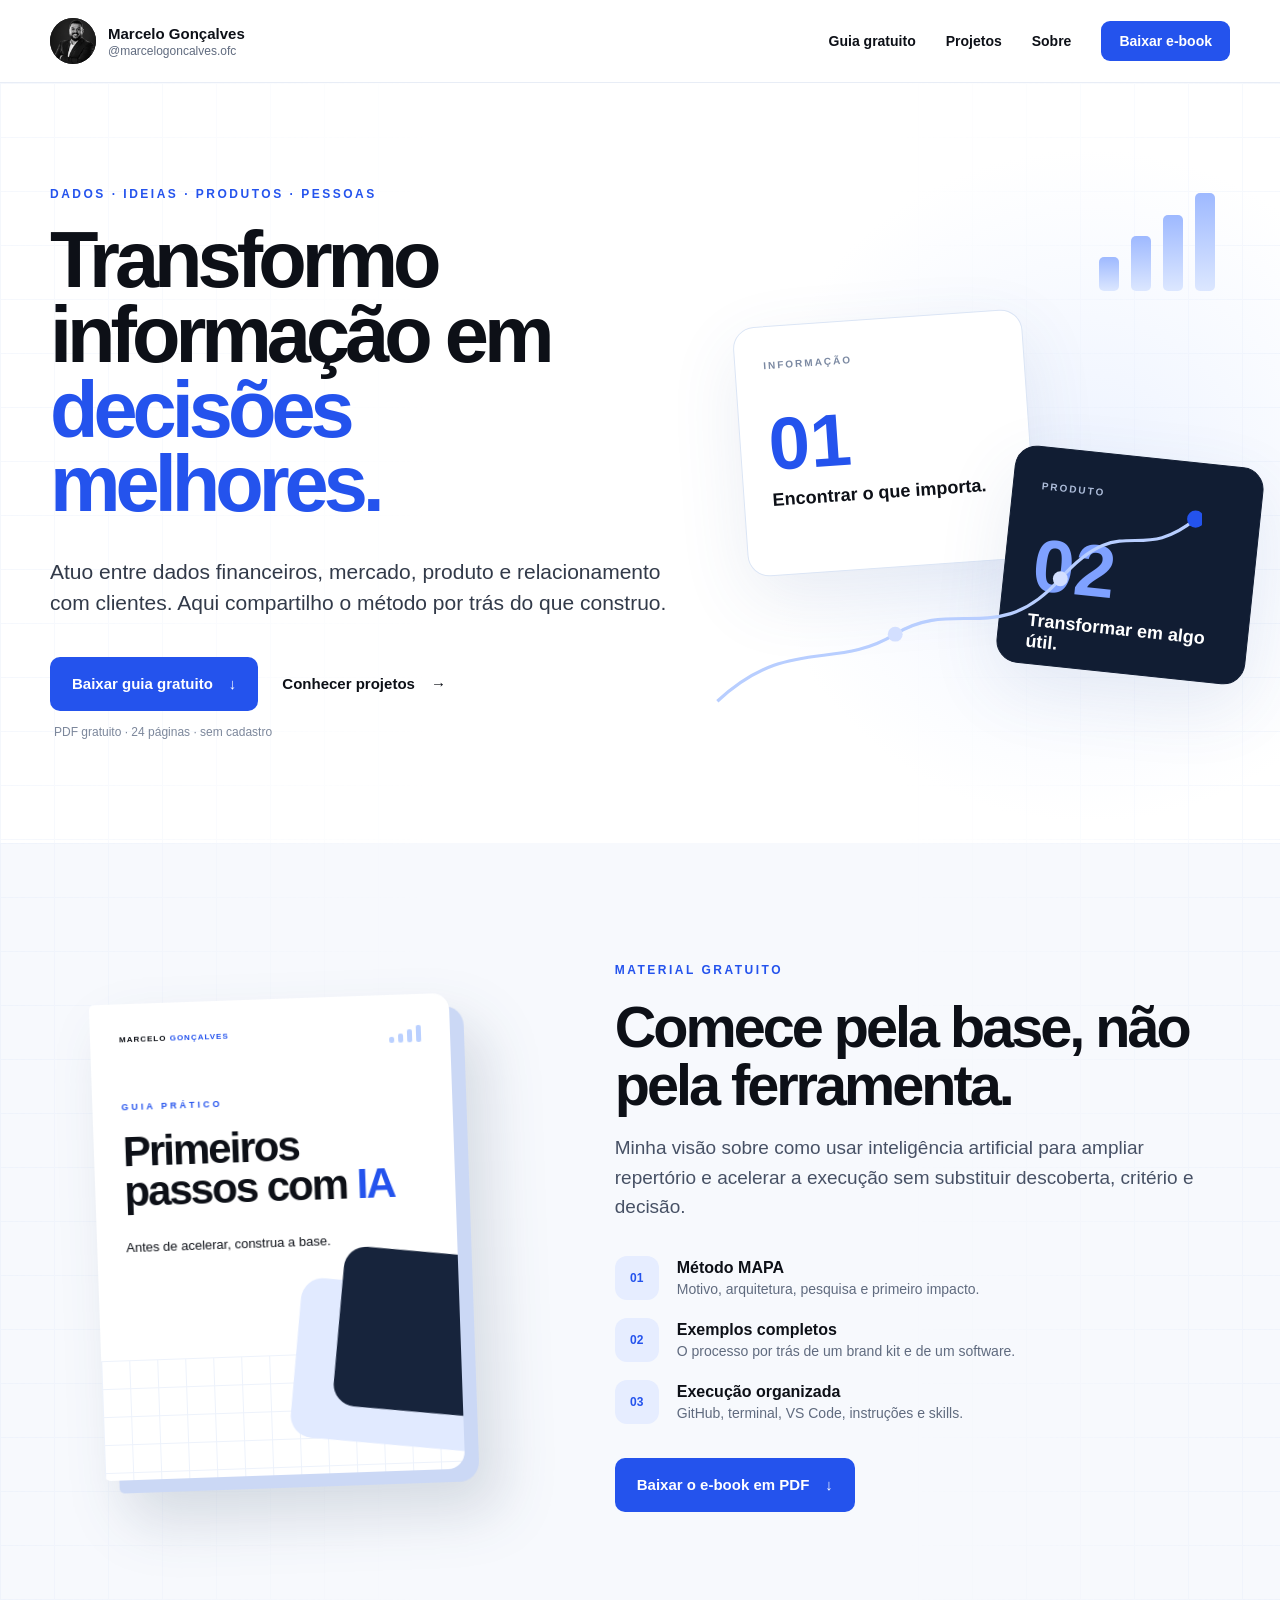
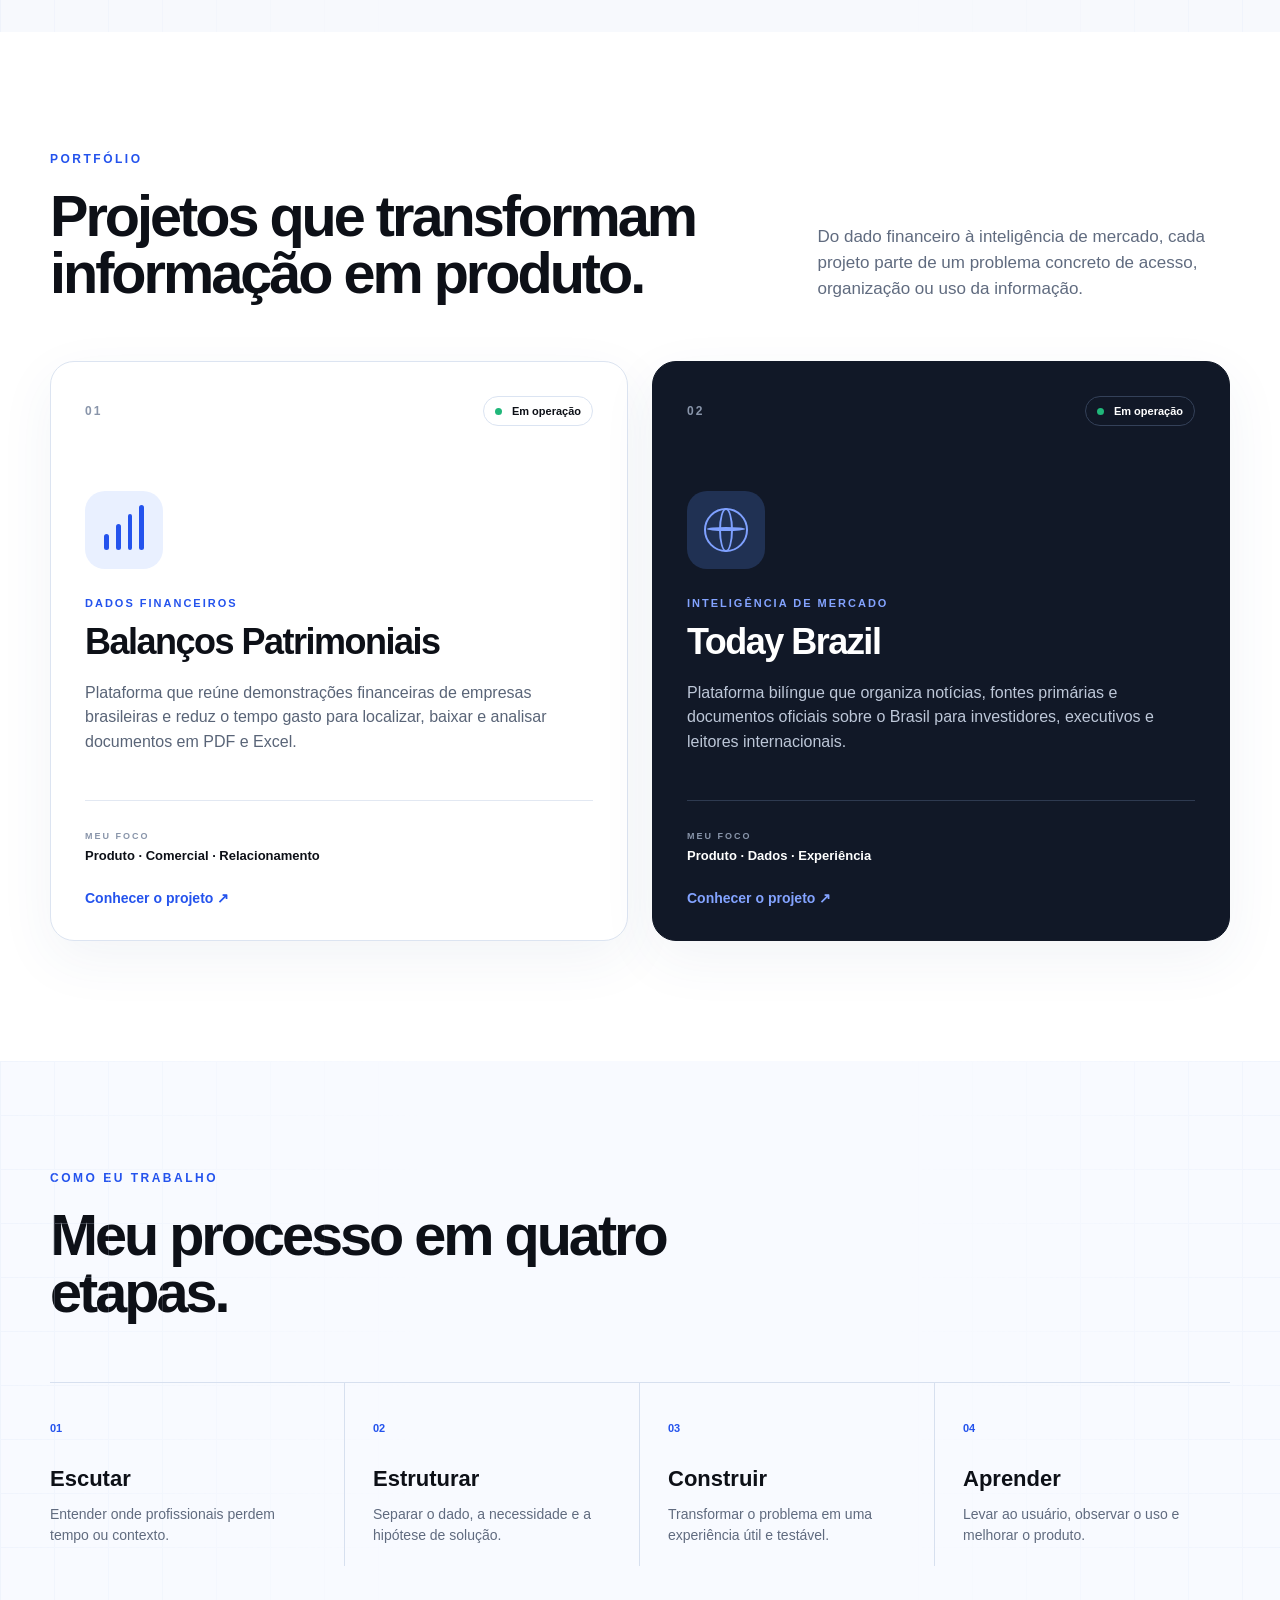
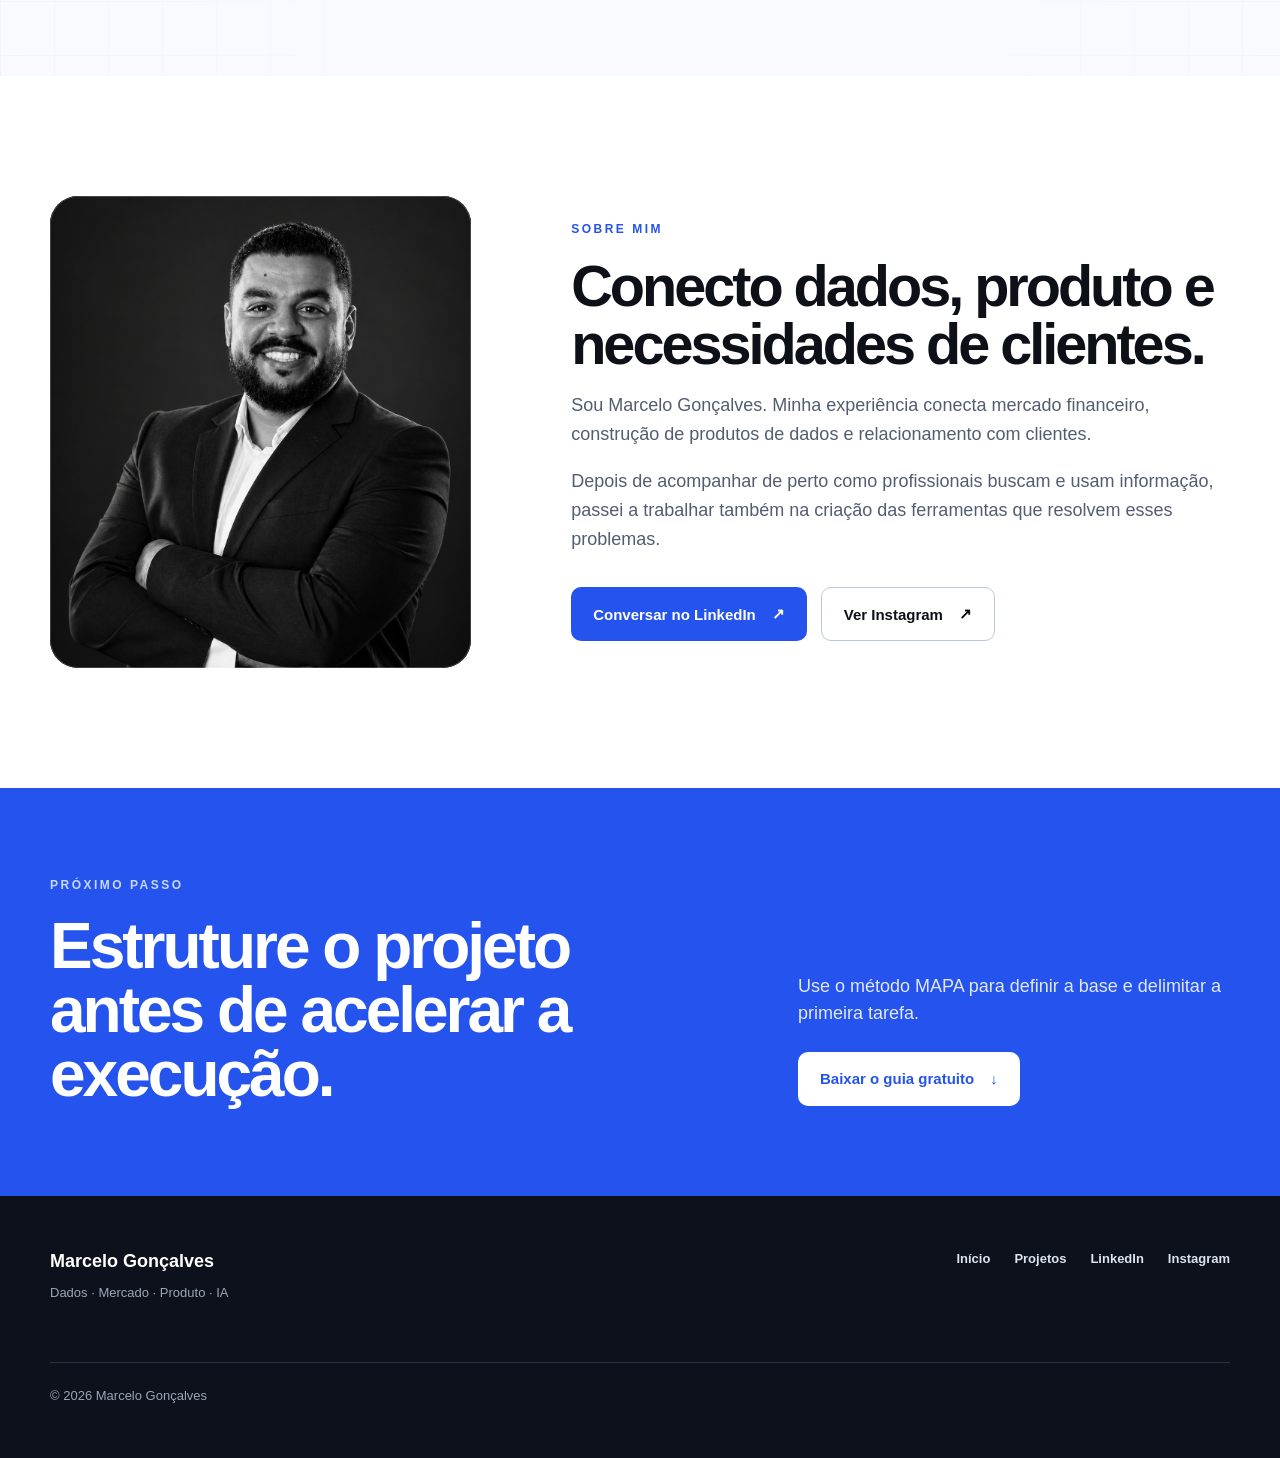
==== index.html @ c07f3a81 "Publica landing page inicial" ====
<!doctype html>
<html lang="pt-BR">
<head>
  <meta charset="utf-8">
  <meta name="viewport" content="width=device-width,initial-scale=1">
  <meta name="description" content="Marcelo Gonçalves | dados, mercado, produto e inteligência artificial. Conheça meus projetos e baixe gratuitamente o guia Primeiros passos com IA.">
  <meta name="theme-color" content="#2453ed">
  <title>Marcelo Gonçalves | Dados, mercado, produto e IA</title>
  <link rel="stylesheet" href="styles.css">
</head>
<body>
  <a class="skip-link" href="#conteudo">Ir para o conteúdo</a>

  <header class="site-header" id="inicio">
    <div class="container nav-wrap">
      <a class="identity" href="#inicio" aria-label="Marcelo Gonçalves | início">
        <span class="avatar" aria-hidden="true"><img src="assets/marcelo-cta-v2.png" alt=""></span>
        <span><strong>Marcelo Gonçalves</strong><small>@marcelogoncalves.ofc</small></span>
      </a>
      <button class="menu-button" type="button" aria-expanded="false" aria-controls="main-nav">
        <span></span><span></span><span></span><span class="sr-only">Abrir menu</span>
      </button>
      <nav class="main-nav" id="main-nav" aria-label="Navegação principal">
        <a href="#guia">Guia gratuito</a>
        <a href="#projetos">Projetos</a>
        <a href="#sobre">Sobre</a>
        <a class="nav-cta" href="downloads/primeiros-passos-com-ia.pdf" download>Baixar e-book</a>
      </nav>
    </div>
  </header>

  <main id="conteudo">
    <section class="hero section-grid">
      <div class="container hero-layout">
        <div class="hero-copy">
          <p class="eyebrow">Dados · Ideias · Produtos · Pessoas</p>
          <h1>Transformo informação em <span>decisões<br>melhores.</span></h1>
          <p class="hero-lead">Atuo entre dados financeiros, mercado, produto e relacionamento com clientes. Aqui compartilho o método por trás do que construo.</p>
          <div class="hero-actions">
            <a class="button primary" href="downloads/primeiros-passos-com-ia.pdf" download>
              Baixar guia gratuito <span aria-hidden="true">↓</span>
            </a>
            <a class="button text-button" href="#projetos">Conhecer projetos <span aria-hidden="true">→</span></a>
          </div>
          <p class="microcopy">PDF gratuito · 24 páginas · sem cadastro</p>
        </div>

        <div class="hero-visual" aria-hidden="true">
          <div class="data-mark"><i></i><i></i><i></i><i></i></div>
          <div class="visual-card visual-card-main">
            <span>INFORMAÇÃO</span>
            <strong>01</strong>
            <p>Encontrar o que importa.</p>
          </div>
          <div class="visual-card visual-card-side">
            <span>PRODUTO</span>
            <strong>02</strong>
            <p>Transformar em algo útil.</p>
          </div>
          <svg class="trend" viewBox="0 0 460 220" role="presentation">
            <path d="M5 188 C72 126 115 160 172 125 S269 138 327 73 S400 61 454 17"/>
            <circle cx="172" cy="125" r="7"/><circle cx="327" cy="73" r="7"/><circle class="last" cx="454" cy="17" r="8"/>
          </svg>
        </div>
      </div>
    </section>

    <section class="guide section-grid" id="guia">
      <div class="container guide-layout">
        <div class="book" aria-label="Capa do e-book Primeiros passos com IA">
          <div class="book-edge"></div>
          <div class="book-cover">
            <div class="book-top"><span>MARCELO <b>GONÇALVES</b></span><span class="tiny-bars"><i></i><i></i><i></i><i></i></span></div>
            <p>GUIA PRÁTICO</p>
            <h2>Primeiros<br>passos com <b>IA</b></h2>
            <small>Antes de acelerar, construa a base.</small>
            <div class="book-grid"></div>
          </div>
        </div>

        <div class="guide-copy">
          <p class="eyebrow">Material gratuito</p>
          <h2>Comece pela base, não pela ferramenta.</h2>
          <p>Minha visão sobre como usar inteligência artificial para ampliar repertório e acelerar a execução sem substituir descoberta, critério e decisão.</p>
          <ul class="feature-list">
            <li><span>01</span><div><strong>Método MAPA</strong><small>Motivo, arquitetura, pesquisa e primeiro impacto.</small></div></li>
            <li><span>02</span><div><strong>Exemplos completos</strong><small>O processo por trás de um brand kit e de um software.</small></div></li>
            <li><span>03</span><div><strong>Execução organizada</strong><small>GitHub, terminal, VS Code, instruções e skills.</small></div></li>
          </ul>
          <a class="button primary" href="downloads/primeiros-passos-com-ia.pdf" download>Baixar o e-book em PDF <span aria-hidden="true">↓</span></a>
        </div>
      </div>
    </section>

    <section class="projects" id="projetos">
      <div class="container">
        <div class="section-heading">
          <div><p class="eyebrow">Portfólio</p><h2>Projetos que transformam informação em produto.</h2></div>
          <p>Do dado financeiro à inteligência de mercado, cada projeto parte de um problema concreto de acesso, organização ou uso da informação.</p>
        </div>

        <div class="project-grid">
          <article class="project-card featured">
            <div class="project-top"><span class="project-number">01</span><span class="status live"><i></i> Em operação</span></div>
            <div class="project-icon chart-icon" aria-hidden="true"><i></i><i></i><i></i><i></i></div>
            <p class="project-type">Dados financeiros</p>
            <h3>Balanços Patrimoniais</h3>
            <p>Plataforma que reúne demonstrações financeiras de empresas brasileiras e reduz o tempo gasto para localizar, baixar e analisar documentos em PDF e Excel.</p>
            <div class="project-role"><span>MEU FOCO</span><strong>Produto · Comercial · Relacionamento</strong></div>
            <a href="https://www.balancosoficial.com.br/" target="_blank" rel="noopener noreferrer">Conhecer o projeto <span aria-hidden="true">↗</span></a>
          </article>

          <article class="project-card dark">
            <div class="project-top"><span class="project-number">02</span><span class="status live"><i></i> Em operação</span></div>
            <div class="project-icon globe-icon" aria-hidden="true"><span></span></div>
            <p class="project-type">Inteligência de mercado</p>
            <h3>Today Brazil</h3>
            <p>Plataforma bilíngue que organiza notícias, fontes primárias e documentos oficiais sobre o Brasil para investidores, executivos e leitores internacionais.</p>
            <div class="project-role"><span>MEU FOCO</span><strong>Produto · Dados · Experiência</strong></div>
            <a href="https://todaybrazil.tech/" target="_blank" rel="noopener noreferrer">Conhecer o projeto <span aria-hidden="true">↗</span></a>
          </article>
        </div>
      </div>
    </section>

    <section class="method section-grid">
      <div class="container">
        <p class="eyebrow">Como eu trabalho</p>
        <h2>Meu processo em quatro etapas.</h2>
        <div class="method-grid">
          <div><span>01</span><strong>Escutar</strong><p>Entender onde profissionais perdem tempo ou contexto.</p></div>
          <div><span>02</span><strong>Estruturar</strong><p>Separar o dado, a necessidade e a hipótese de solução.</p></div>
          <div><span>03</span><strong>Construir</strong><p>Transformar o problema em uma experiência útil e testável.</p></div>
          <div><span>04</span><strong>Aprender</strong><p>Levar ao usuário, observar o uso e melhorar o produto.</p></div>
        </div>
      </div>
    </section>

    <section class="about-section" id="sobre">
      <div class="container about-layout">
        <div class="about-photo"><img src="assets/marcelo-cta-v2.png" alt="Retrato profissional de Marcelo Gonçalves"></div>
        <div class="about-copy">
          <p class="eyebrow">Sobre mim</p>
          <h2>Conecto dados, produto e necessidades de clientes.</h2>
          <p>Sou Marcelo Gonçalves. Minha experiência conecta mercado financeiro, construção de produtos de dados e relacionamento com clientes.</p>
          <p>Depois de acompanhar de perto como profissionais buscam e usam informação, passei a trabalhar também na criação das ferramentas que resolvem esses problemas.</p>
          <div class="social-actions">
            <a class="button primary" href="https://br.linkedin.com/in/marcelo-gon%C3%A7alves-de-souza-96083546" target="_blank" rel="noopener noreferrer">Conversar no LinkedIn <span aria-hidden="true">↗</span></a>
            <a class="button outline" href="https://www.instagram.com/marcelogoncalves.ofc/" target="_blank" rel="noopener noreferrer">Ver Instagram <span aria-hidden="true">↗</span></a>
          </div>
        </div>
      </div>
    </section>

    <section class="final-cta">
      <div class="container final-layout">
        <div><p class="eyebrow light">Próximo passo</p><h2>Estruture o projeto antes de acelerar a execução.</h2></div>
        <div><p>Use o método MAPA para definir a base e delimitar a primeira tarefa.</p><a class="button white" href="downloads/primeiros-passos-com-ia.pdf" download>Baixar o guia gratuito <span aria-hidden="true">↓</span></a></div>
      </div>
    </section>
  </main>

  <footer>
    <div class="container footer-layout">
      <div><strong>Marcelo Gonçalves</strong><p>Dados · Mercado · Produto · IA</p></div>
      <div class="footer-links"><a href="#inicio">Início</a><a href="#projetos">Projetos</a><a href="https://br.linkedin.com/in/marcelo-gon%C3%A7alves-de-souza-96083546" target="_blank" rel="noopener noreferrer">LinkedIn</a><a href="https://www.instagram.com/marcelogoncalves.ofc/" target="_blank" rel="noopener noreferrer">Instagram</a></div>
      <p class="copyright">© <span id="year"></span> Marcelo Gonçalves</p>
    </div>
  </footer>

  <script src="script.js"></script>
</body>
</html>
---- styles.css ----
:root{--blue:#2453ed;--blue-dark:#173fce;--ink:#0d1017;--muted:#606b7f;--pale:#edf3ff;--line:#dbe5f7;--white:#fff;--max:1180px}
*{box-sizing:border-box}
html{scroll-behavior:smooth}
body{margin:0;background:#fff;color:var(--ink);font-family:Arial,Helvetica,sans-serif;-webkit-font-smoothing:antialiased}
a{color:inherit}.container{width:min(var(--max),calc(100% - 48px));margin:0 auto}.sr-only{position:absolute;width:1px;height:1px;padding:0;margin:-1px;overflow:hidden;clip:rect(0,0,0,0);white-space:nowrap;border:0}.skip-link{position:fixed;left:16px;top:-80px;background:var(--ink);color:#fff;padding:12px 18px;z-index:100;border-radius:8px}.skip-link:focus{top:16px}
.site-header{position:sticky;top:0;z-index:50;background:#ffffffeb;border-bottom:1px solid #e8edf6;backdrop-filter:blur(14px)}.nav-wrap{height:82px;display:flex;align-items:center;justify-content:space-between}.identity{display:flex;align-items:center;gap:12px;text-decoration:none}.identity>span:last-child{display:flex;flex-direction:column}.identity strong{font-size:15px}.identity small{font-size:12px;color:var(--muted);margin-top:2px}.avatar{width:46px;height:46px;border-radius:50%;overflow:hidden;position:relative;background:#101114}.avatar img{position:absolute;width:296px;height:auto;max-width:none;left:-15px;top:-15px}.main-nav{display:flex;align-items:center;gap:30px}.main-nav a{text-decoration:none;font-size:14px;font-weight:700}.main-nav>a:not(.nav-cta):hover{color:var(--blue)}.nav-cta{background:var(--blue);color:#fff;padding:12px 18px;border-radius:9px}.nav-cta:hover{background:var(--blue-dark)}.menu-button{display:none;border:0;background:none;width:42px;height:42px;padding:9px}.menu-button span:not(.sr-only){display:block;width:24px;height:2px;background:var(--ink);margin:5px auto}
.section-grid{position:relative}.section-grid:before{content:"";position:absolute;inset:0;background-image:linear-gradient(var(--line) 1px,transparent 1px),linear-gradient(90deg,var(--line) 1px,transparent 1px);background-size:54px 54px;opacity:.28;mask-image:linear-gradient(90deg,#000,transparent 34%,transparent 70%,#000);pointer-events:none}.eyebrow{margin:0 0 22px;color:var(--blue);font-size:12px;font-weight:900;letter-spacing:2.5px;text-transform:uppercase}
.hero{min-height:760px;overflow:hidden;background:radial-gradient(circle at 85% 53%,#edf3ff 0,transparent 29%)}.hero-layout{min-height:760px;display:grid;grid-template-columns:1.12fr .88fr;gap:48px;align-items:center}.hero-copy{position:relative;z-index:2;padding:80px 0}.hero h1{font-size:clamp(54px,6.2vw,91px);line-height:.94;letter-spacing:-5px;margin:0;max-width:790px}.hero h1 span{display:block;color:var(--blue)}.hero-lead{font-size:21px;line-height:1.5;max-width:650px;color:#323a49;margin:34px 0 0}.hero-actions{display:flex;align-items:center;gap:24px;margin-top:38px}.button{display:inline-flex;align-items:center;justify-content:center;gap:16px;min-height:54px;border-radius:10px;padding:0 22px;text-decoration:none;font-weight:800;font-size:15px;transition:transform .2s,background .2s,color .2s,border-color .2s}.button:hover{transform:translateY(-2px)}.button.primary{background:var(--blue);color:#fff}.button.primary:hover{background:var(--blue-dark)}.text-button{padding:0;color:var(--ink)}.text-button:hover{color:var(--blue)}.outline{border:1px solid #b9c7e1}.outline:hover{border-color:var(--blue);color:var(--blue)}.microcopy{font-size:12px;color:#7c879b;margin:14px 0 0 4px}.hero-visual{position:relative;height:600px}.data-mark{position:absolute;right:15px;top:30px;display:flex;align-items:flex-end;gap:12px;height:98px}.data-mark i{width:20px;border-radius:5px;background:linear-gradient(#9eb9ff,#dce7ff)}.data-mark i:nth-child(1){height:34px}.data-mark i:nth-child(2){height:55px}.data-mark i:nth-child(3){height:76px}.data-mark i:nth-child(4){height:98px}.visual-card{position:absolute;border:1px solid #dbe5f5;background:#fff;border-radius:22px;padding:28px;box-shadow:0 24px 70px #42629b1b}.visual-card span{font-size:10px;font-weight:900;letter-spacing:2px;color:#7b89a2}.visual-card strong{display:block;font-size:74px;line-height:1;color:var(--blue);margin:35px 0 8px}.visual-card p{font-size:18px;font-weight:700;margin:0}.visual-card-main{width:290px;height:250px;left:8px;top:155px;transform:rotate(-4deg)}.visual-card-side{width:250px;height:218px;right:-25px;top:293px;transform:rotate(6deg);background:#111d33;color:#fff;border-color:#111d33}.visual-card-side span{color:#aebdda}.visual-card-side strong{color:#7fa1ff}.trend{position:absolute;left:-20px;bottom:28px;width:490px;fill:none;stroke:#b8ceff;stroke-width:3}.trend circle{fill:#d3dfff;stroke:none}.trend .last{fill:var(--blue)}
.guide{padding:120px 0;background:#f7f9fd}.guide-layout{display:grid;grid-template-columns:.85fr 1.15fr;gap:110px;align-items:center}.book{width:360px;height:476px;position:relative;margin:auto;transform:rotate(-2deg);filter:drop-shadow(20px 30px 28px #22385b28)}.book-edge{position:absolute;inset:13px -14px -13px 14px;background:#cbd8f5;border-radius:5px 20px 20px 5px}.book-cover{position:absolute;inset:0;background:#fff;border-radius:5px 17px 17px 5px;padding:31px 29px;overflow:hidden}.book-cover:after{content:"";position:absolute;right:-78px;bottom:56px;width:200px;height:160px;border-radius:22px;background:#17243c;transform:rotate(7deg);box-shadow:-40px 35px 0 #e1eaff}.book-top{display:flex;justify-content:space-between;font-size:8px;font-weight:900;letter-spacing:1px}.book-top b{color:var(--blue)}.tiny-bars{display:flex;align-items:flex-end;gap:4px;height:17px}.tiny-bars i{display:block;width:5px;background:#bad0ff;border-radius:2px}.tiny-bars i:nth-child(1){height:6px}.tiny-bars i:nth-child(2){height:9px}.tiny-bars i:nth-child(3){height:13px}.tiny-bars i:nth-child(4){height:17px}.book-cover>p{margin:50px 0 20px;color:var(--blue);font-size:9px;font-weight:900;letter-spacing:3px}.book-cover h2{font-size:42px;line-height:.96;letter-spacing:-2px;margin:0;position:relative;z-index:2}.book-cover h2 b{color:var(--blue)}.book-cover>small{display:block;font-size:13px;line-height:1.45;max-width:260px;margin-top:26px;position:relative;z-index:2}.book-grid{position:absolute;inset:auto 0 0;height:120px;background-image:linear-gradient(var(--line) 1px,transparent 1px),linear-gradient(90deg,var(--line) 1px,transparent 1px);background-size:28px 28px;opacity:.5}.guide-copy{position:relative;z-index:2}.guide-copy h2,.section-heading h2,.method h2,.about-copy h2,.final-cta h2{font-size:clamp(40px,4.5vw,64px);line-height:1;letter-spacing:-3px;margin:0}.guide-copy>p:not(.eyebrow){font-size:19px;line-height:1.55;color:#475165;max-width:620px}.feature-list{list-style:none;padding:0;margin:34px 0;display:grid;gap:18px}.feature-list li{display:flex;gap:18px;align-items:center}.feature-list li>span{display:flex;align-items:center;justify-content:center;width:44px;height:44px;border-radius:12px;background:#e6edff;color:var(--blue);font-size:12px;font-weight:900}.feature-list div{display:flex;flex-direction:column;gap:4px}.feature-list strong{font-size:16px}.feature-list small{font-size:14px;color:var(--muted)}
.projects{padding:120px 0}.section-heading{display:grid;grid-template-columns:1.25fr .75fr;gap:80px;align-items:end;margin-bottom:58px}.section-heading>p{font-size:17px;line-height:1.55;color:var(--muted);margin:0}.project-grid{display:grid;grid-template-columns:1fr 1fr;gap:24px}.project-card{min-height:580px;border:1px solid #dce4f1;border-radius:24px;padding:34px;display:flex;flex-direction:column;background:#fff;box-shadow:0 18px 55px #344e7c10}.project-card.dark{background:#111827;color:#fff;border-color:#111827}.project-top{display:flex;align-items:center;justify-content:space-between}.project-number{font-size:12px;font-weight:900;letter-spacing:2px;color:#8995aa}.status{font-size:11px;font-weight:800;border:1px solid #dbe4f2;border-radius:99px;padding:8px 11px}.status i{display:inline-block;width:7px;height:7px;border-radius:50%;background:#20b77a;margin-right:7px}.dark .status{border-color:#344159}.project-icon{width:78px;height:78px;border-radius:20px;background:#e9f0ff;margin:65px 0 28px;position:relative}.chart-icon{display:flex;align-items:flex-end;justify-content:center;gap:7px;padding:19px}.chart-icon i{display:block;width:7px;border-radius:3px;background:var(--blue)}.chart-icon i:nth-child(1){height:16px}.chart-icon i:nth-child(2){height:26px}.chart-icon i:nth-child(3){height:36px}.chart-icon i:nth-child(4){height:45px}.globe-icon{background:#203153}.globe-icon span,.globe-icon:before,.globe-icon:after{position:absolute;content:"";border:2px solid #7fa1ff;border-radius:50%}.globe-icon span{inset:17px}.globe-icon:before{left:20px;right:20px;top:36px;height:0}.globe-icon:after{left:32px;right:32px;top:17px;bottom:17px}.project-type{color:var(--blue);font-size:11px;font-weight:900;letter-spacing:2px;text-transform:uppercase;margin:0 0 12px}.dark .project-type{color:#83a3ff}.project-card h3{font-size:36px;letter-spacing:-1.5px;margin:0 0 18px}.project-card>p:not(.project-type){font-size:16px;line-height:1.55;color:#596477;margin:0}.dark>p:not(.project-type){color:#bdc7d8}.project-role{margin-top:auto;padding-top:30px;display:flex;flex-direction:column;gap:7px;border-top:1px solid #e2e8f2}.dark .project-role{border-color:#2e3a50}.project-role span{font-size:9px;font-weight:900;letter-spacing:2px;color:#8995aa}.project-role strong{font-size:13px}.project-card>a{margin-top:27px;font-size:14px;font-weight:900;text-decoration:none;color:var(--blue)}.dark>a{color:#83a3ff}.project-card>a:hover{text-decoration:underline}
.method{padding:110px 0;background:#f8faff}.method h2{max-width:750px}.method-grid{position:relative;z-index:2;display:grid;grid-template-columns:repeat(4,1fr);margin-top:60px;border-top:1px solid #d7e0ef}.method-grid>div{padding:35px 28px 20px 0;border-right:1px solid #d7e0ef}.method-grid>div:not(:first-child){padding-left:28px}.method-grid>div:last-child{border-right:0}.method-grid span{font-size:11px;color:var(--blue);font-weight:900}.method-grid strong{display:block;font-size:22px;margin:30px 0 12px}.method-grid p{font-size:14px;line-height:1.5;color:var(--muted);margin:0}
.about-section{padding:120px 0}.about-layout{display:grid;grid-template-columns:.78fr 1.22fr;gap:100px;align-items:center}.about-photo{aspect-ratio:1/1.12;overflow:hidden;border-radius:28px;position:relative;background:#0e1118}.about-photo img{position:absolute;width:650%;height:auto;max-width:none;left:-32%;top:-27%}.about-photo:after{content:"";position:absolute;inset:0;box-shadow:inset 0 0 0 1px #ffffff33;border-radius:inherit}.about-copy>p:not(.eyebrow){font-size:18px;line-height:1.6;color:#525d70;max-width:680px}.social-actions{display:flex;gap:14px;margin-top:34px}
.final-cta{background:var(--blue);color:#fff;padding:90px 0}.final-layout{display:grid;grid-template-columns:1.2fr .8fr;gap:100px;align-items:end}.eyebrow.light{color:#c9d7ff}.final-cta h2{font-size:clamp(42px,5vw,70px)}.final-layout>div:last-child p{font-size:18px;line-height:1.5;color:#e1e8ff;margin:0 0 25px}.button.white{background:#fff;color:var(--blue)}
footer{background:#0d111c;color:#fff;padding:55px 0}.footer-layout{display:grid;grid-template-columns:1fr auto;gap:24px;align-items:start}.footer-layout strong{font-size:18px}.footer-layout p{color:#9ba6bb;font-size:13px}.footer-links{display:flex;gap:24px}.footer-links a{font-size:13px;font-weight:700;text-decoration:none;color:#dce3f1}.footer-links a:hover{color:#83a3ff}.copyright{grid-column:1/-1;margin:25px 0 0;padding-top:25px;border-top:1px solid #273044}
@media(max-width:900px){.container{width:min(100% - 34px,var(--max))}.main-nav{position:absolute;left:0;right:0;top:81px;padding:22px;background:#fff;border-bottom:1px solid #e5eaf3;display:none;flex-direction:column;align-items:stretch;gap:0}.main-nav.open{display:flex}.main-nav a{padding:14px}.nav-cta{text-align:center;margin-top:8px}.menu-button{display:block}.hero,.hero-layout{min-height:auto}.hero-layout{grid-template-columns:1fr}.hero-copy{padding:85px 0 20px}.hero-visual{height:500px;max-width:520px;width:100%;margin:auto}.guide{padding:90px 0}.guide-layout,.about-layout{grid-template-columns:1fr;gap:70px}.section-heading{grid-template-columns:1fr;gap:25px}.method-grid{grid-template-columns:1fr 1fr}.method-grid>div:nth-child(2){border-right:0}.project-card{min-height:540px}.final-layout{grid-template-columns:1fr;gap:35px}}
@media(max-width:650px){.container{width:calc(100% - 28px)}.nav-wrap{height:72px}.main-nav{top:71px}.identity small{display:none}.avatar{width:40px;height:40px}.avatar img{width:257px;left:-13px;top:-13px}.hero-copy{padding-top:70px}.hero h1{font-size:49px;letter-spacing:-3px}.hero-lead{font-size:18px}.hero-actions,.social-actions{align-items:stretch;flex-direction:column}.button{width:100%}.hero-visual{height:430px}.data-mark{right:8px;top:0}.visual-card-main{width:230px;height:205px;left:0;top:95px;padding:22px}.visual-card-side{width:205px;height:185px;right:0;top:222px;padding:22px}.visual-card strong{font-size:56px;margin:25px 0 7px}.visual-card p{font-size:15px}.trend{width:390px;left:-30px;bottom:0}.guide{padding:78px 0}.guide-layout{gap:55px}.book{width:285px;height:377px}.book-cover{padding:25px 23px}.book-cover>p{margin:36px 0 16px}.book-cover h2{font-size:34px}.book-cover>small{font-size:11px;max-width:210px;margin-top:18px}.guide-copy h2,.section-heading h2,.method h2,.about-copy h2,.final-cta h2{font-size:40px;letter-spacing:-2px}.guide-copy>p:not(.eyebrow){font-size:17px}.projects,.about-section{padding:82px 0}.project-grid{grid-template-columns:1fr}.project-card{min-height:520px;padding:27px}.project-icon{margin-top:45px}.method{padding:80px 0}.method-grid{grid-template-columns:1fr;margin-top:40px}.method-grid>div,.method-grid>div:not(:first-child){padding:24px 0;border-right:0;border-bottom:1px solid #d7e0ef}.method-grid strong{margin:13px 0 8px}.about-layout{gap:50px}.final-cta{padding:75px 0}.footer-layout{grid-template-columns:1fr}.footer-links{flex-wrap:wrap}.copyright{grid-column:auto}}
@media(prefers-reduced-motion:reduce){html{scroll-behavior:auto}.button{transition:none}}
.hero-layout>*{min-width:0}.hero-copy,.hero-visual{min-width:0}
.about-photo img{position:static;width:100%;height:100%;max-width:100%;object-fit:cover;object-position:center 18%}
.avatar img{position:static;width:100%;height:100%;max-width:100%;object-fit:cover;object-position:center 14%}
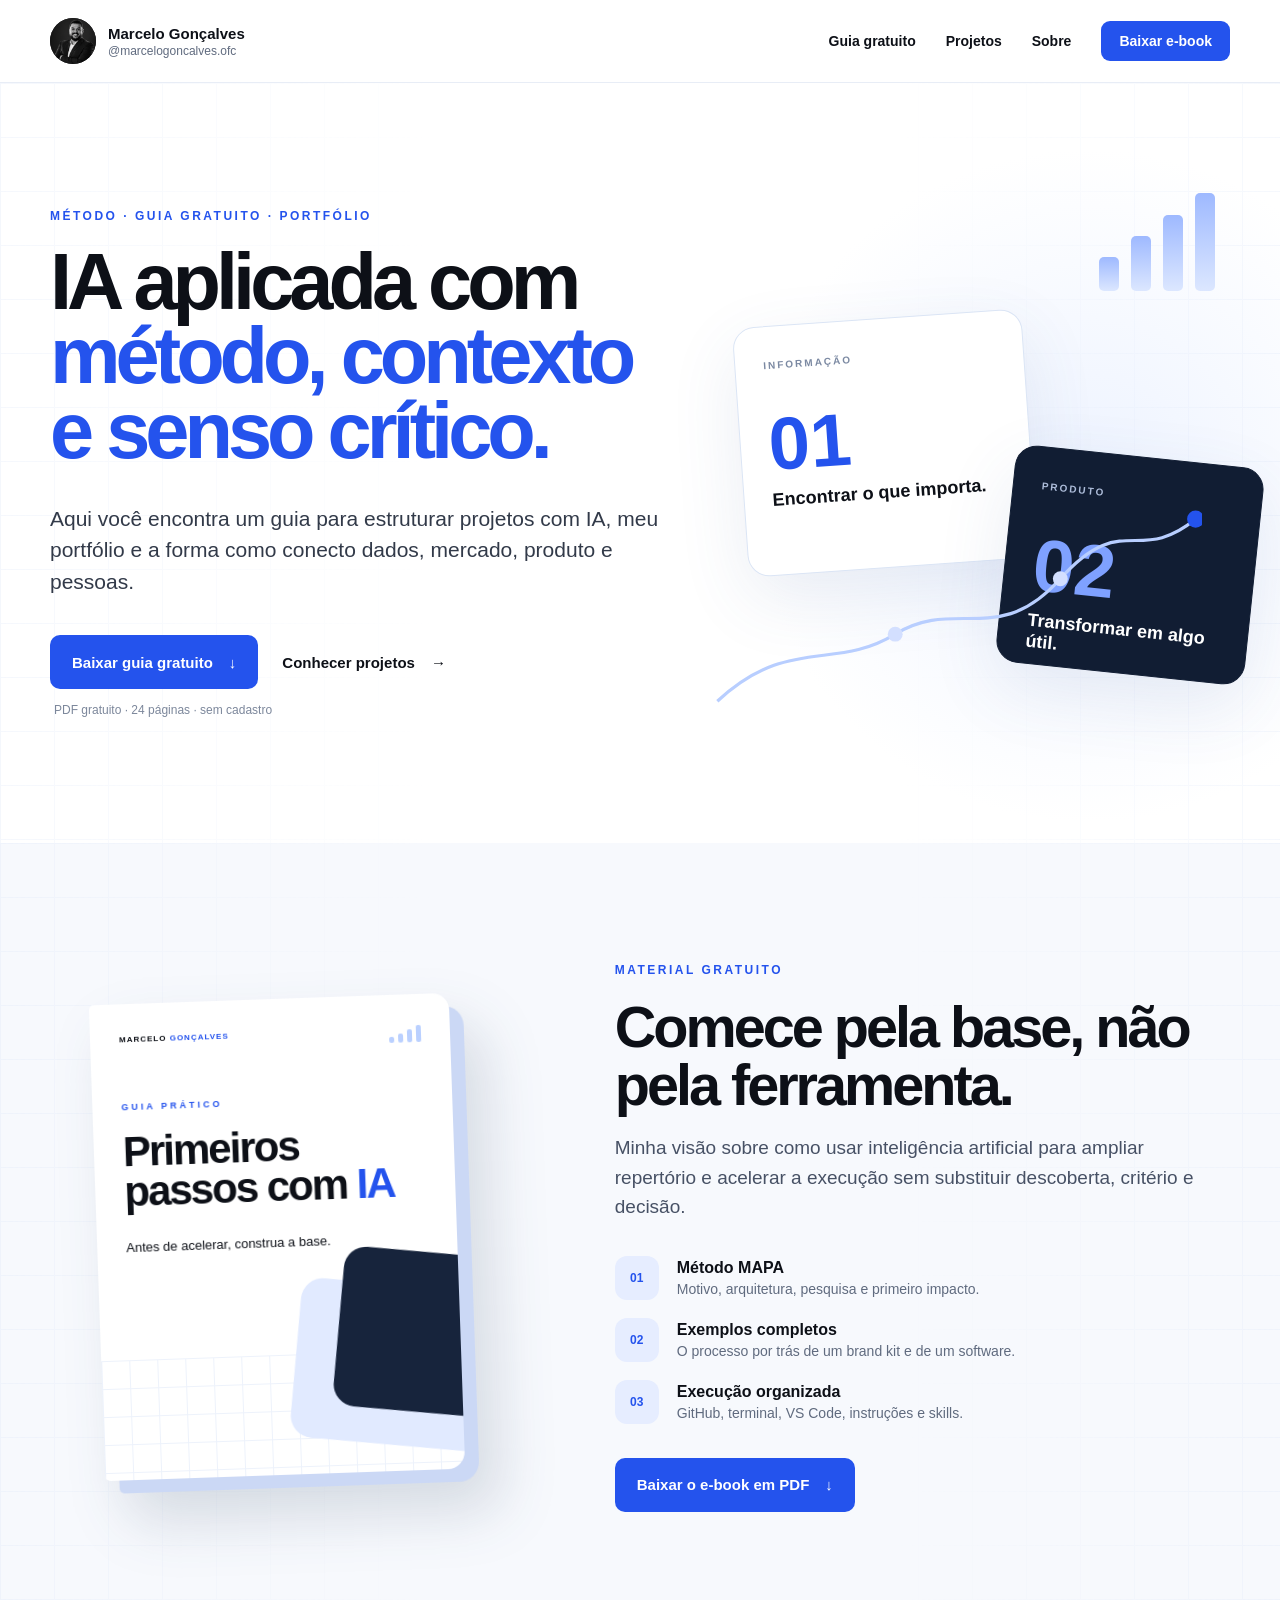
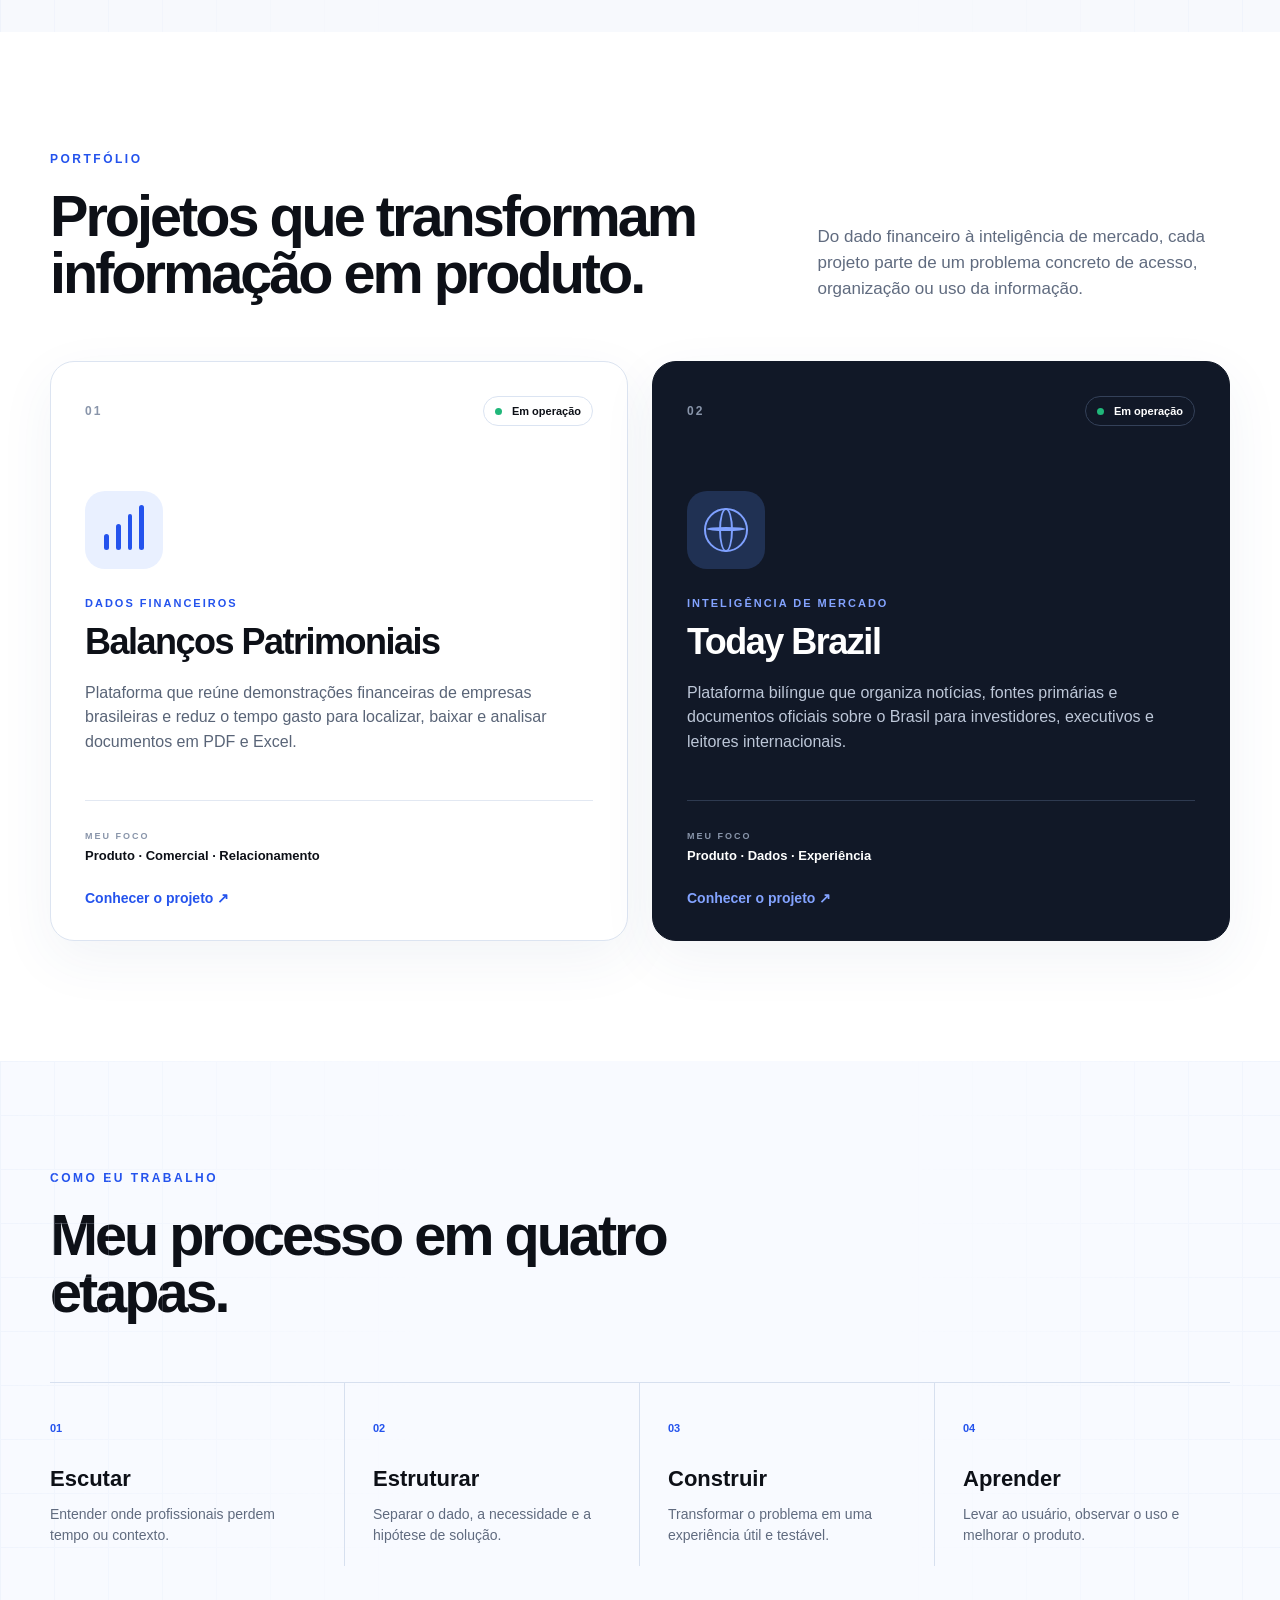
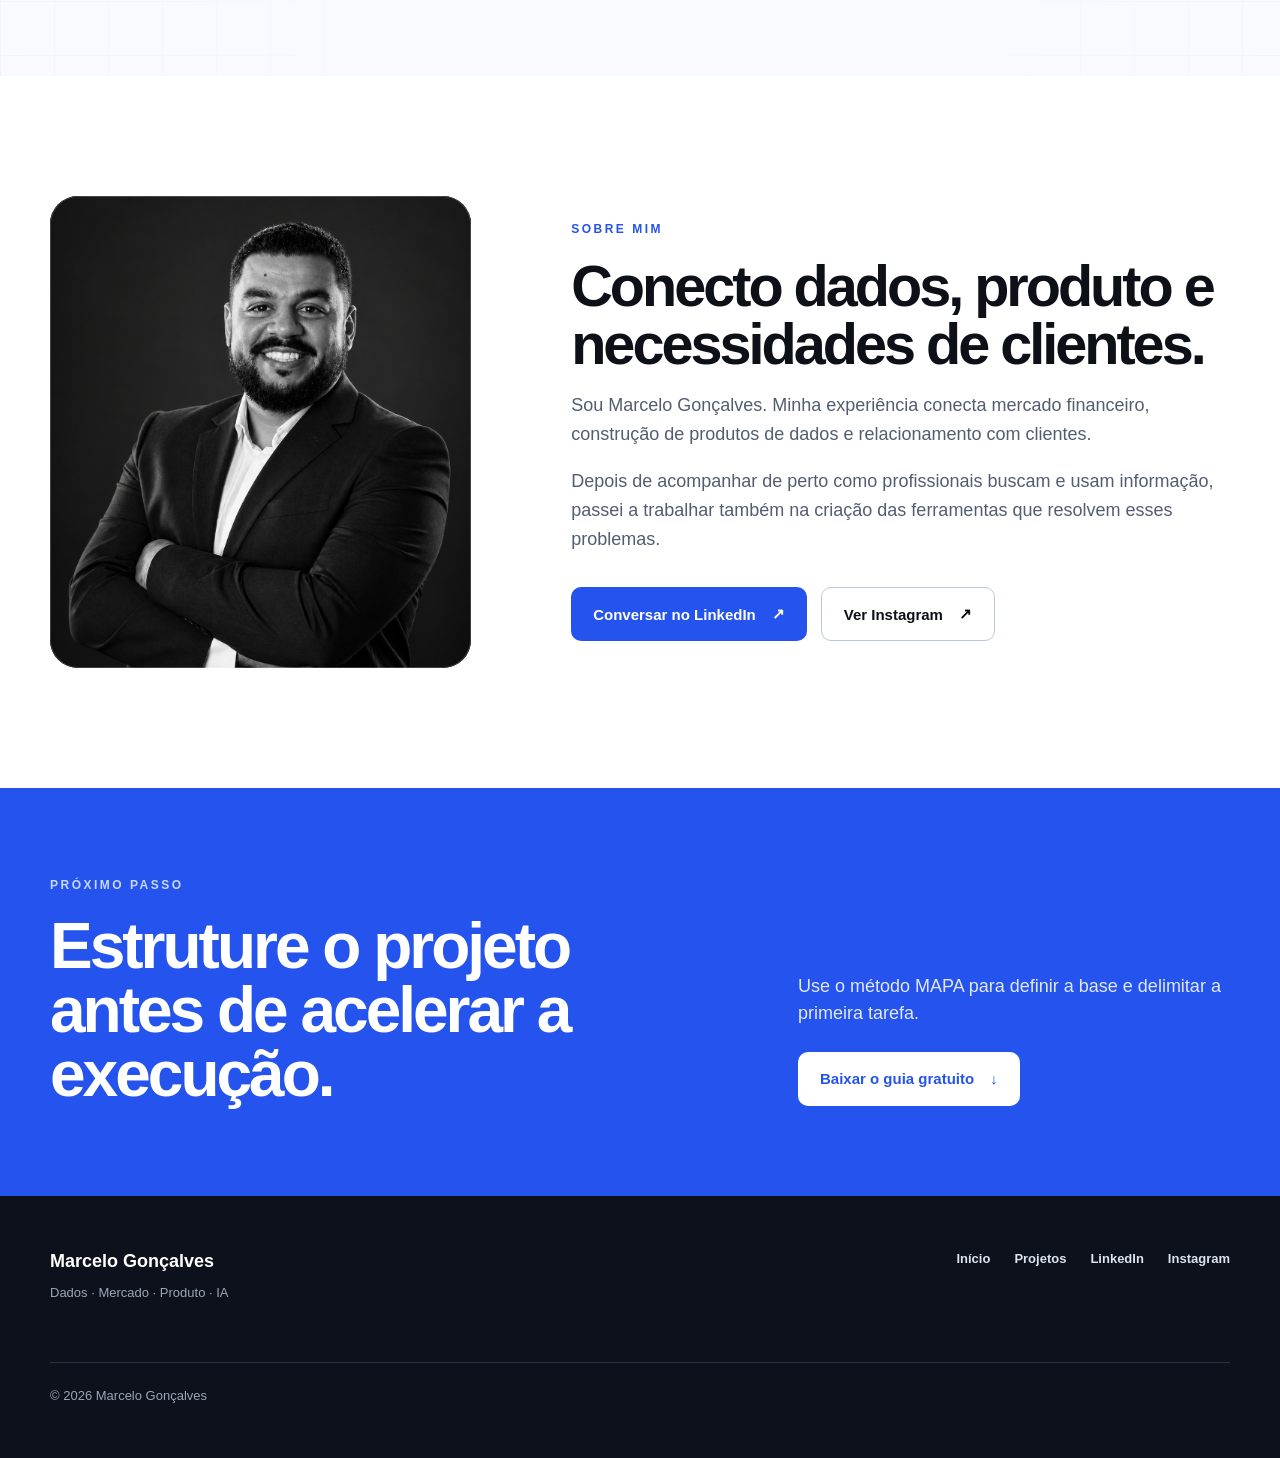
==== commit c2c485d6: "Clarifica proposta na abertura da landing page" ====
--- a/index.html
+++ b/index.html
@@ -33,9 +33,9 @@
     <section class="hero section-grid">
       <div class="container hero-layout">
         <div class="hero-copy">
-          <p class="eyebrow">Dados · Ideias · Produtos · Pessoas</p>
-          <h1>Transformo informação em <span>decisões<br>melhores.</span></h1>
-          <p class="hero-lead">Atuo entre dados financeiros, mercado, produto e relacionamento com clientes. Aqui compartilho o método por trás do que construo.</p>
+          <p class="eyebrow">Método · Guia gratuito · Portfólio</p>
+          <h1>IA aplicada com <span>método, contexto e senso crítico.</span></h1>
+          <p class="hero-lead">Aqui você encontra um guia para estruturar projetos com IA, meu portfólio e a forma como conecto dados, mercado, produto e pessoas.</p>
           <div class="hero-actions">
             <a class="button primary" href="downloads/primeiros-passos-com-ia.pdf" download>
               Baixar guia gratuito <span aria-hidden="true">↓</span>
--- a/styles.css
+++ b/styles.css
@@ -18,3 +18,45 @@
 .hero-layout>*{min-width:0}.hero-copy,.hero-visual{min-width:0}
 .about-photo img{position:static;width:100%;height:100%;max-width:100%;object-fit:cover;object-position:center 18%}
 .avatar img{position:static;width:100%;height:100%;max-width:100%;object-fit:cover;object-position:center 14%}
+
+/* Ajustes finais para celulares */
+html,body{max-width:100%;overflow-x:clip}
+img,svg{max-width:100%}
+@media(max-width:650px){
+  .container{width:calc(100% - 32px)}
+  .nav-wrap{gap:12px}
+  .identity{min-width:0;gap:10px}
+  .identity strong{font-size:14px;white-space:nowrap}
+  .menu-button{display:block;flex:0 0 42px;touch-action:manipulation}
+  .main-nav{max-height:calc(100vh - 71px);overflow-y:auto}
+  .main-nav a{min-height:48px;display:flex;align-items:center}
+  .eyebrow{font-size:10px;line-height:1.5;letter-spacing:1.65px}
+  .hero-copy{padding:56px 0 18px}
+  .hero h1{font-size:clamp(40px,12.5vw,49px);line-height:.95;letter-spacing:-2.5px}
+  .hero-lead{font-size:17px;line-height:1.55;margin-top:28px}
+  .hero-actions{gap:12px;margin-top:30px}
+  .button{min-height:56px;padding:0 18px}
+  .microcopy{text-align:center;margin:15px 0 0}
+  .hero-visual{height:390px}
+  .data-mark{transform:scale(.78);transform-origin:top right}
+  .visual-card-main{width:210px;height:190px;top:84px;padding:20px}
+  .visual-card-side{width:185px;height:165px;top:205px;padding:20px}
+  .visual-card strong{font-size:50px;margin:22px 0 7px}
+  .trend{width:340px;left:-20px}
+  .guide-copy h2,.section-heading h2,.method h2,.about-copy h2,.final-cta h2{font-size:clamp(34px,10.5vw,40px);line-height:1.02}
+  .book{width:min(285px,88vw);height:min(377px,116vw)}
+  .project-card{min-height:480px}
+  .project-card h3{font-size:31px;line-height:1.05}
+  .about-copy>p:not(.eyebrow){font-size:17px;line-height:1.55}
+  .about-photo{width:100%;max-height:560px}
+  .footer-links{row-gap:16px}
+}
+@media(max-width:380px){
+  .container{width:calc(100% - 24px)}
+  .identity strong{font-size:13px}
+  .avatar{width:38px;height:38px}
+  .eyebrow{font-size:9.5px;letter-spacing:1.35px}
+  .hero h1{font-size:40px;letter-spacing:-2px}
+  .hero-lead{font-size:16.5px}
+  .project-card{padding:24px}
+}
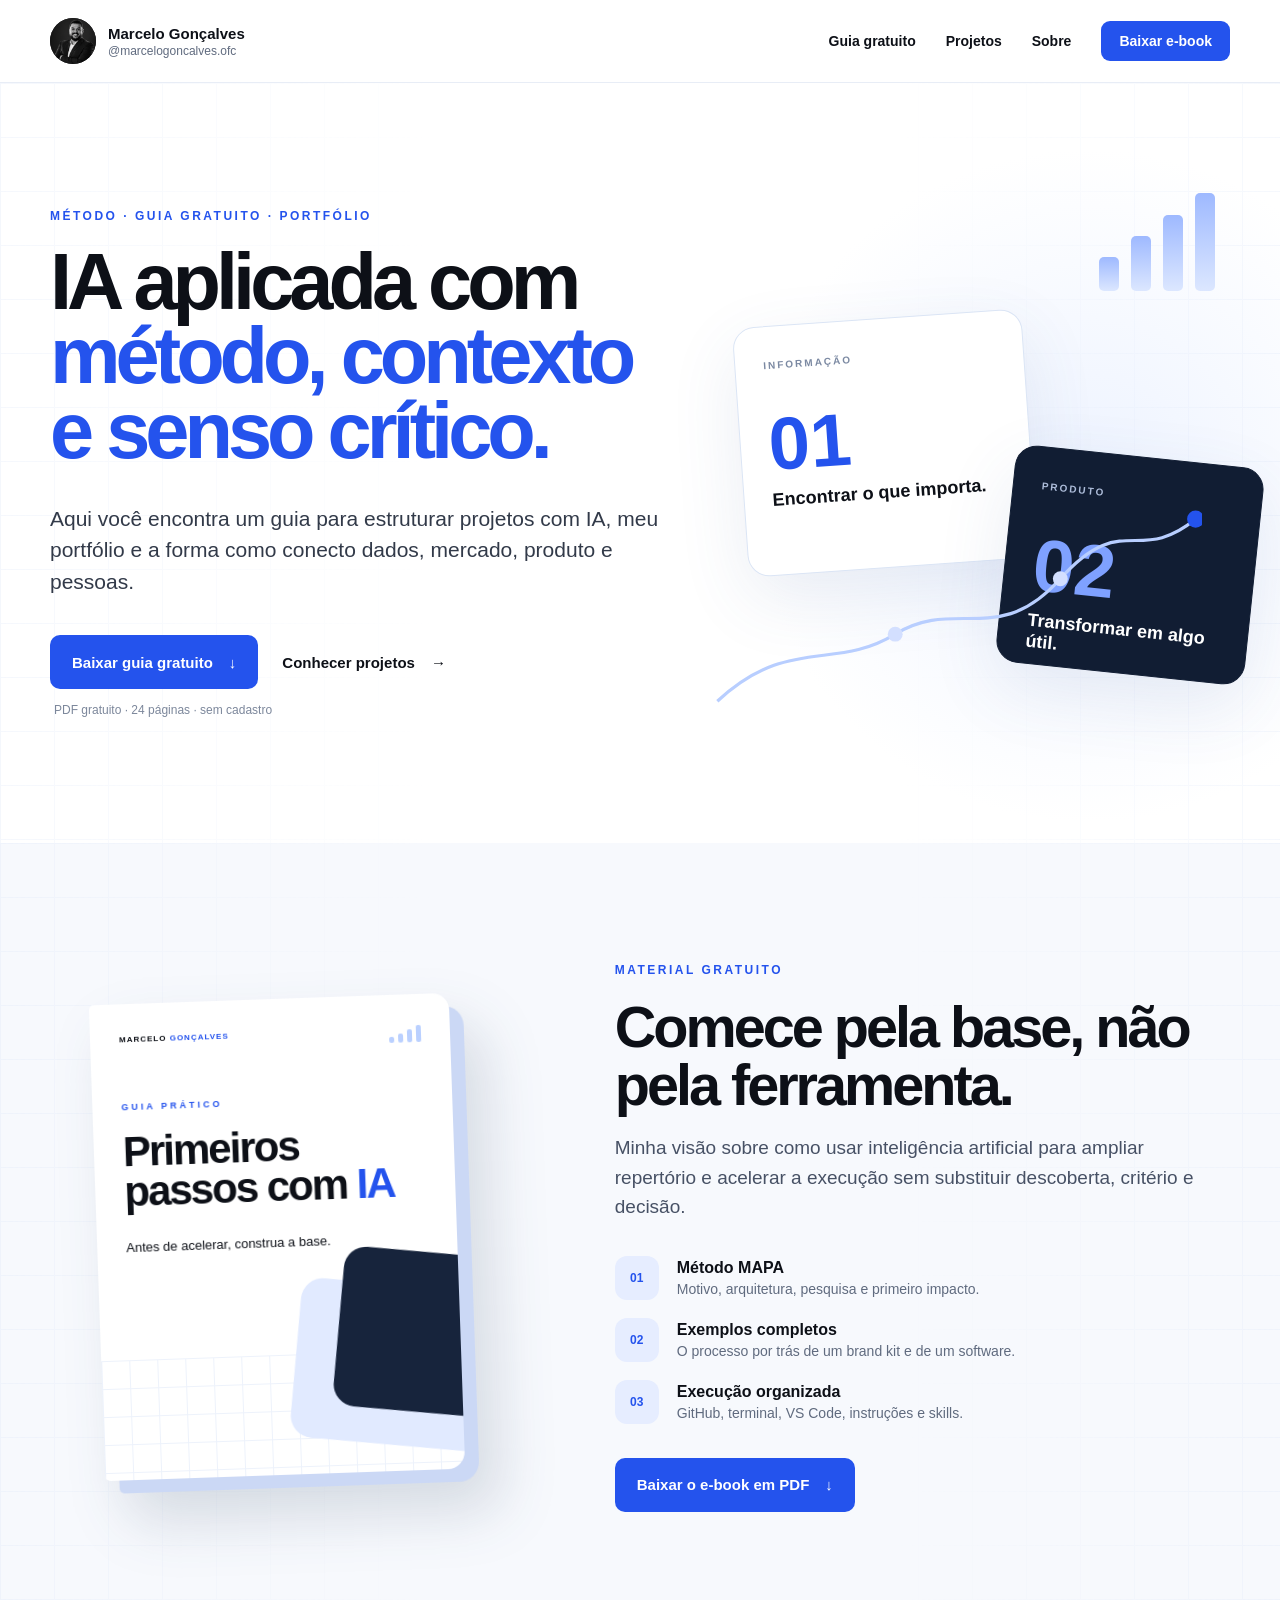
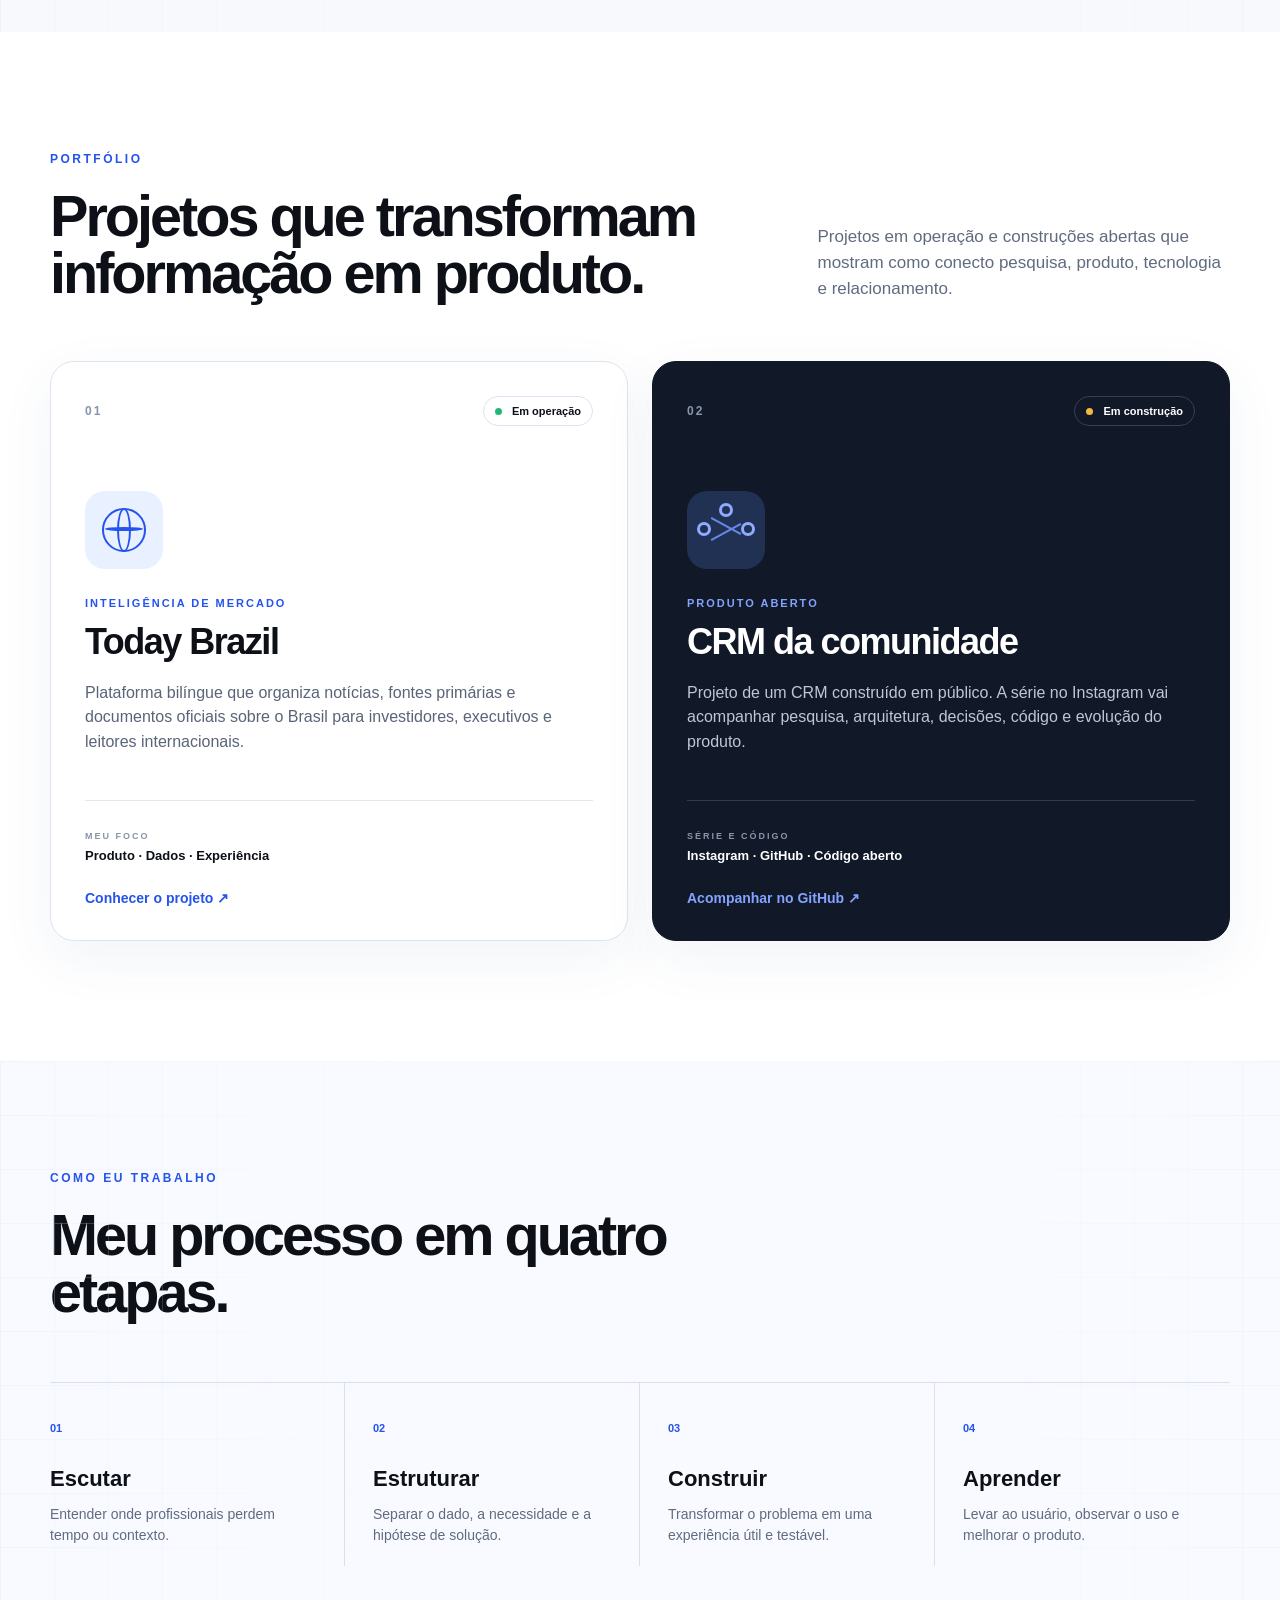
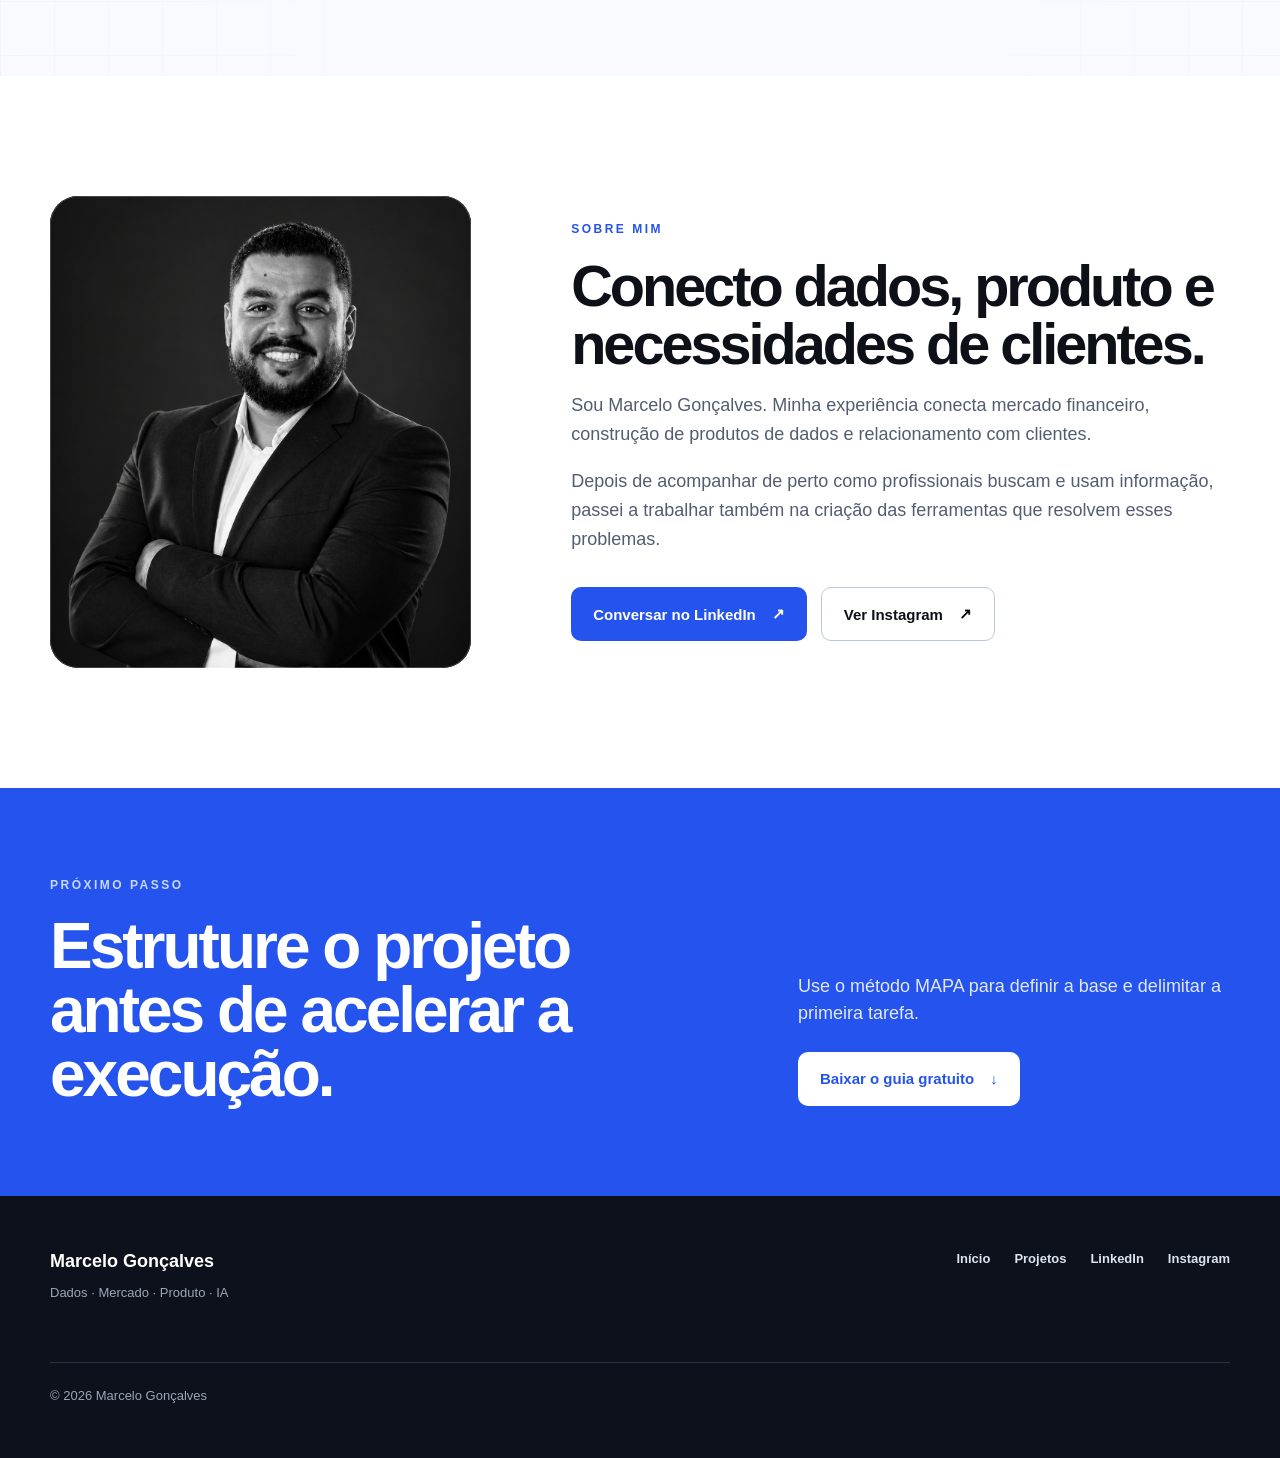
==== commit daee0d86: "Atualiza portfólio com CRM aberto" ====
--- a/index.html
+++ b/index.html
@@ -96,28 +96,28 @@
       <div class="container">
         <div class="section-heading">
           <div><p class="eyebrow">Portfólio</p><h2>Projetos que transformam informação em produto.</h2></div>
-          <p>Do dado financeiro à inteligência de mercado, cada projeto parte de um problema concreto de acesso, organização ou uso da informação.</p>
+          <p>Projetos em operação e construções abertas que mostram como conecto pesquisa, produto, tecnologia e relacionamento.</p>
         </div>
 
         <div class="project-grid">
           <article class="project-card featured">
             <div class="project-top"><span class="project-number">01</span><span class="status live"><i></i> Em operação</span></div>
-            <div class="project-icon chart-icon" aria-hidden="true"><i></i><i></i><i></i><i></i></div>
-            <p class="project-type">Dados financeiros</p>
-            <h3>Balanços Patrimoniais</h3>
-            <p>Plataforma que reúne demonstrações financeiras de empresas brasileiras e reduz o tempo gasto para localizar, baixar e analisar documentos em PDF e Excel.</p>
-            <div class="project-role"><span>MEU FOCO</span><strong>Produto · Comercial · Relacionamento</strong></div>
-            <a href="https://www.balancosoficial.com.br/" target="_blank" rel="noopener noreferrer">Conhecer o projeto <span aria-hidden="true">↗</span></a>
-          </article>
-
-          <article class="project-card dark">
-            <div class="project-top"><span class="project-number">02</span><span class="status live"><i></i> Em operação</span></div>
             <div class="project-icon globe-icon" aria-hidden="true"><span></span></div>
             <p class="project-type">Inteligência de mercado</p>
             <h3>Today Brazil</h3>
             <p>Plataforma bilíngue que organiza notícias, fontes primárias e documentos oficiais sobre o Brasil para investidores, executivos e leitores internacionais.</p>
             <div class="project-role"><span>MEU FOCO</span><strong>Produto · Dados · Experiência</strong></div>
             <a href="https://todaybrazil.tech/" target="_blank" rel="noopener noreferrer">Conhecer o projeto <span aria-hidden="true">↗</span></a>
+          </article>
+
+          <article class="project-card dark">
+            <div class="project-top"><span class="project-number">02</span><span class="status building"><i></i> Em construção</span></div>
+            <div class="project-icon crm-icon" aria-hidden="true"><i></i><i></i><i></i></div>
+            <p class="project-type">Produto aberto</p>
+            <h3>CRM da comunidade</h3>
+            <p>Projeto de um CRM construído em público. A série no Instagram vai acompanhar pesquisa, arquitetura, decisões, código e evolução do produto.</p>
+            <div class="project-role"><span>SÉRIE E CÓDIGO</span><strong>Instagram · GitHub · Código aberto</strong></div>
+            <a href="https://github.com/souzamg2014-bot" target="_blank" rel="noopener noreferrer">Acompanhar no GitHub <span aria-hidden="true">↗</span></a>
           </article>
         </div>
       </div>
--- a/styles.css
+++ b/styles.css
@@ -7,7 +7,7 @@
 .section-grid{position:relative}.section-grid:before{content:"";position:absolute;inset:0;background-image:linear-gradient(var(--line) 1px,transparent 1px),linear-gradient(90deg,var(--line) 1px,transparent 1px);background-size:54px 54px;opacity:.28;mask-image:linear-gradient(90deg,#000,transparent 34%,transparent 70%,#000);pointer-events:none}.eyebrow{margin:0 0 22px;color:var(--blue);font-size:12px;font-weight:900;letter-spacing:2.5px;text-transform:uppercase}
 .hero{min-height:760px;overflow:hidden;background:radial-gradient(circle at 85% 53%,#edf3ff 0,transparent 29%)}.hero-layout{min-height:760px;display:grid;grid-template-columns:1.12fr .88fr;gap:48px;align-items:center}.hero-copy{position:relative;z-index:2;padding:80px 0}.hero h1{font-size:clamp(54px,6.2vw,91px);line-height:.94;letter-spacing:-5px;margin:0;max-width:790px}.hero h1 span{display:block;color:var(--blue)}.hero-lead{font-size:21px;line-height:1.5;max-width:650px;color:#323a49;margin:34px 0 0}.hero-actions{display:flex;align-items:center;gap:24px;margin-top:38px}.button{display:inline-flex;align-items:center;justify-content:center;gap:16px;min-height:54px;border-radius:10px;padding:0 22px;text-decoration:none;font-weight:800;font-size:15px;transition:transform .2s,background .2s,color .2s,border-color .2s}.button:hover{transform:translateY(-2px)}.button.primary{background:var(--blue);color:#fff}.button.primary:hover{background:var(--blue-dark)}.text-button{padding:0;color:var(--ink)}.text-button:hover{color:var(--blue)}.outline{border:1px solid #b9c7e1}.outline:hover{border-color:var(--blue);color:var(--blue)}.microcopy{font-size:12px;color:#7c879b;margin:14px 0 0 4px}.hero-visual{position:relative;height:600px}.data-mark{position:absolute;right:15px;top:30px;display:flex;align-items:flex-end;gap:12px;height:98px}.data-mark i{width:20px;border-radius:5px;background:linear-gradient(#9eb9ff,#dce7ff)}.data-mark i:nth-child(1){height:34px}.data-mark i:nth-child(2){height:55px}.data-mark i:nth-child(3){height:76px}.data-mark i:nth-child(4){height:98px}.visual-card{position:absolute;border:1px solid #dbe5f5;background:#fff;border-radius:22px;padding:28px;box-shadow:0 24px 70px #42629b1b}.visual-card span{font-size:10px;font-weight:900;letter-spacing:2px;color:#7b89a2}.visual-card strong{display:block;font-size:74px;line-height:1;color:var(--blue);margin:35px 0 8px}.visual-card p{font-size:18px;font-weight:700;margin:0}.visual-card-main{width:290px;height:250px;left:8px;top:155px;transform:rotate(-4deg)}.visual-card-side{width:250px;height:218px;right:-25px;top:293px;transform:rotate(6deg);background:#111d33;color:#fff;border-color:#111d33}.visual-card-side span{color:#aebdda}.visual-card-side strong{color:#7fa1ff}.trend{position:absolute;left:-20px;bottom:28px;width:490px;fill:none;stroke:#b8ceff;stroke-width:3}.trend circle{fill:#d3dfff;stroke:none}.trend .last{fill:var(--blue)}
 .guide{padding:120px 0;background:#f7f9fd}.guide-layout{display:grid;grid-template-columns:.85fr 1.15fr;gap:110px;align-items:center}.book{width:360px;height:476px;position:relative;margin:auto;transform:rotate(-2deg);filter:drop-shadow(20px 30px 28px #22385b28)}.book-edge{position:absolute;inset:13px -14px -13px 14px;background:#cbd8f5;border-radius:5px 20px 20px 5px}.book-cover{position:absolute;inset:0;background:#fff;border-radius:5px 17px 17px 5px;padding:31px 29px;overflow:hidden}.book-cover:after{content:"";position:absolute;right:-78px;bottom:56px;width:200px;height:160px;border-radius:22px;background:#17243c;transform:rotate(7deg);box-shadow:-40px 35px 0 #e1eaff}.book-top{display:flex;justify-content:space-between;font-size:8px;font-weight:900;letter-spacing:1px}.book-top b{color:var(--blue)}.tiny-bars{display:flex;align-items:flex-end;gap:4px;height:17px}.tiny-bars i{display:block;width:5px;background:#bad0ff;border-radius:2px}.tiny-bars i:nth-child(1){height:6px}.tiny-bars i:nth-child(2){height:9px}.tiny-bars i:nth-child(3){height:13px}.tiny-bars i:nth-child(4){height:17px}.book-cover>p{margin:50px 0 20px;color:var(--blue);font-size:9px;font-weight:900;letter-spacing:3px}.book-cover h2{font-size:42px;line-height:.96;letter-spacing:-2px;margin:0;position:relative;z-index:2}.book-cover h2 b{color:var(--blue)}.book-cover>small{display:block;font-size:13px;line-height:1.45;max-width:260px;margin-top:26px;position:relative;z-index:2}.book-grid{position:absolute;inset:auto 0 0;height:120px;background-image:linear-gradient(var(--line) 1px,transparent 1px),linear-gradient(90deg,var(--line) 1px,transparent 1px);background-size:28px 28px;opacity:.5}.guide-copy{position:relative;z-index:2}.guide-copy h2,.section-heading h2,.method h2,.about-copy h2,.final-cta h2{font-size:clamp(40px,4.5vw,64px);line-height:1;letter-spacing:-3px;margin:0}.guide-copy>p:not(.eyebrow){font-size:19px;line-height:1.55;color:#475165;max-width:620px}.feature-list{list-style:none;padding:0;margin:34px 0;display:grid;gap:18px}.feature-list li{display:flex;gap:18px;align-items:center}.feature-list li>span{display:flex;align-items:center;justify-content:center;width:44px;height:44px;border-radius:12px;background:#e6edff;color:var(--blue);font-size:12px;font-weight:900}.feature-list div{display:flex;flex-direction:column;gap:4px}.feature-list strong{font-size:16px}.feature-list small{font-size:14px;color:var(--muted)}
-.projects{padding:120px 0}.section-heading{display:grid;grid-template-columns:1.25fr .75fr;gap:80px;align-items:end;margin-bottom:58px}.section-heading>p{font-size:17px;line-height:1.55;color:var(--muted);margin:0}.project-grid{display:grid;grid-template-columns:1fr 1fr;gap:24px}.project-card{min-height:580px;border:1px solid #dce4f1;border-radius:24px;padding:34px;display:flex;flex-direction:column;background:#fff;box-shadow:0 18px 55px #344e7c10}.project-card.dark{background:#111827;color:#fff;border-color:#111827}.project-top{display:flex;align-items:center;justify-content:space-between}.project-number{font-size:12px;font-weight:900;letter-spacing:2px;color:#8995aa}.status{font-size:11px;font-weight:800;border:1px solid #dbe4f2;border-radius:99px;padding:8px 11px}.status i{display:inline-block;width:7px;height:7px;border-radius:50%;background:#20b77a;margin-right:7px}.dark .status{border-color:#344159}.project-icon{width:78px;height:78px;border-radius:20px;background:#e9f0ff;margin:65px 0 28px;position:relative}.chart-icon{display:flex;align-items:flex-end;justify-content:center;gap:7px;padding:19px}.chart-icon i{display:block;width:7px;border-radius:3px;background:var(--blue)}.chart-icon i:nth-child(1){height:16px}.chart-icon i:nth-child(2){height:26px}.chart-icon i:nth-child(3){height:36px}.chart-icon i:nth-child(4){height:45px}.globe-icon{background:#203153}.globe-icon span,.globe-icon:before,.globe-icon:after{position:absolute;content:"";border:2px solid #7fa1ff;border-radius:50%}.globe-icon span{inset:17px}.globe-icon:before{left:20px;right:20px;top:36px;height:0}.globe-icon:after{left:32px;right:32px;top:17px;bottom:17px}.project-type{color:var(--blue);font-size:11px;font-weight:900;letter-spacing:2px;text-transform:uppercase;margin:0 0 12px}.dark .project-type{color:#83a3ff}.project-card h3{font-size:36px;letter-spacing:-1.5px;margin:0 0 18px}.project-card>p:not(.project-type){font-size:16px;line-height:1.55;color:#596477;margin:0}.dark>p:not(.project-type){color:#bdc7d8}.project-role{margin-top:auto;padding-top:30px;display:flex;flex-direction:column;gap:7px;border-top:1px solid #e2e8f2}.dark .project-role{border-color:#2e3a50}.project-role span{font-size:9px;font-weight:900;letter-spacing:2px;color:#8995aa}.project-role strong{font-size:13px}.project-card>a{margin-top:27px;font-size:14px;font-weight:900;text-decoration:none;color:var(--blue)}.dark>a{color:#83a3ff}.project-card>a:hover{text-decoration:underline}
+.projects{padding:120px 0}.section-heading{display:grid;grid-template-columns:1.25fr .75fr;gap:80px;align-items:end;margin-bottom:58px}.section-heading>p{font-size:17px;line-height:1.55;color:var(--muted);margin:0}.project-grid{display:grid;grid-template-columns:1fr 1fr;gap:24px}.project-card{min-height:580px;border:1px solid #dce4f1;border-radius:24px;padding:34px;display:flex;flex-direction:column;background:#fff;box-shadow:0 18px 55px #344e7c10}.project-card.dark{background:#111827;color:#fff;border-color:#111827}.project-top{display:flex;align-items:center;justify-content:space-between}.project-number{font-size:12px;font-weight:900;letter-spacing:2px;color:#8995aa}.status{font-size:11px;font-weight:800;border:1px solid #dbe4f2;border-radius:99px;padding:8px 11px}.status i{display:inline-block;width:7px;height:7px;border-radius:50%;background:#20b77a;margin-right:7px}.status.building i{background:#f4b740}.dark .status{border-color:#344159}.project-icon{width:78px;height:78px;border-radius:20px;background:#e9f0ff;margin:65px 0 28px;position:relative}.chart-icon{display:flex;align-items:flex-end;justify-content:center;gap:7px;padding:19px}.chart-icon i{display:block;width:7px;border-radius:3px;background:var(--blue)}.chart-icon i:nth-child(1){height:16px}.chart-icon i:nth-child(2){height:26px}.chart-icon i:nth-child(3){height:36px}.chart-icon i:nth-child(4){height:45px}.globe-icon{background:#e9f0ff}.globe-icon span,.globe-icon:before,.globe-icon:after{position:absolute;content:"";border:2px solid var(--blue);border-radius:50%}.globe-icon span{inset:17px}.globe-icon:before{left:20px;right:20px;top:36px;height:0}.globe-icon:after{left:32px;right:32px;top:17px;bottom:17px}.crm-icon{background:#203153}.crm-icon:before,.crm-icon:after{content:"";position:absolute;left:22px;right:22px;height:2px;background:#6689e8;transform-origin:center}.crm-icon:before{top:34px;transform:rotate(29deg)}.crm-icon:after{top:40px;transform:rotate(-29deg)}.crm-icon i{position:absolute;width:14px;height:14px;border:3px solid #8eabff;border-radius:50%;background:#203153}.crm-icon i:nth-child(1){left:10px;top:31px}.crm-icon i:nth-child(2){right:10px;top:31px}.crm-icon i:nth-child(3){left:32px;top:12px}.project-type{color:var(--blue);font-size:11px;font-weight:900;letter-spacing:2px;text-transform:uppercase;margin:0 0 12px}.dark .project-type{color:#83a3ff}.project-card h3{font-size:36px;letter-spacing:-1.5px;margin:0 0 18px}.project-card>p:not(.project-type){font-size:16px;line-height:1.55;color:#596477;margin:0}.dark>p:not(.project-type){color:#bdc7d8}.project-role{margin-top:auto;padding-top:30px;display:flex;flex-direction:column;gap:7px;border-top:1px solid #e2e8f2}.dark .project-role{border-color:#2e3a50}.project-role span{font-size:9px;font-weight:900;letter-spacing:2px;color:#8995aa}.project-role strong{font-size:13px}.project-card>a{margin-top:27px;font-size:14px;font-weight:900;text-decoration:none;color:var(--blue)}.dark>a{color:#83a3ff}.project-card>a:hover{text-decoration:underline}
 .method{padding:110px 0;background:#f8faff}.method h2{max-width:750px}.method-grid{position:relative;z-index:2;display:grid;grid-template-columns:repeat(4,1fr);margin-top:60px;border-top:1px solid #d7e0ef}.method-grid>div{padding:35px 28px 20px 0;border-right:1px solid #d7e0ef}.method-grid>div:not(:first-child){padding-left:28px}.method-grid>div:last-child{border-right:0}.method-grid span{font-size:11px;color:var(--blue);font-weight:900}.method-grid strong{display:block;font-size:22px;margin:30px 0 12px}.method-grid p{font-size:14px;line-height:1.5;color:var(--muted);margin:0}
 .about-section{padding:120px 0}.about-layout{display:grid;grid-template-columns:.78fr 1.22fr;gap:100px;align-items:center}.about-photo{aspect-ratio:1/1.12;overflow:hidden;border-radius:28px;position:relative;background:#0e1118}.about-photo img{position:absolute;width:650%;height:auto;max-width:none;left:-32%;top:-27%}.about-photo:after{content:"";position:absolute;inset:0;box-shadow:inset 0 0 0 1px #ffffff33;border-radius:inherit}.about-copy>p:not(.eyebrow){font-size:18px;line-height:1.6;color:#525d70;max-width:680px}.social-actions{display:flex;gap:14px;margin-top:34px}
 .final-cta{background:var(--blue);color:#fff;padding:90px 0}.final-layout{display:grid;grid-template-columns:1.2fr .8fr;gap:100px;align-items:end}.eyebrow.light{color:#c9d7ff}.final-cta h2{font-size:clamp(42px,5vw,70px)}.final-layout>div:last-child p{font-size:18px;line-height:1.5;color:#e1e8ff;margin:0 0 25px}.button.white{background:#fff;color:var(--blue)}
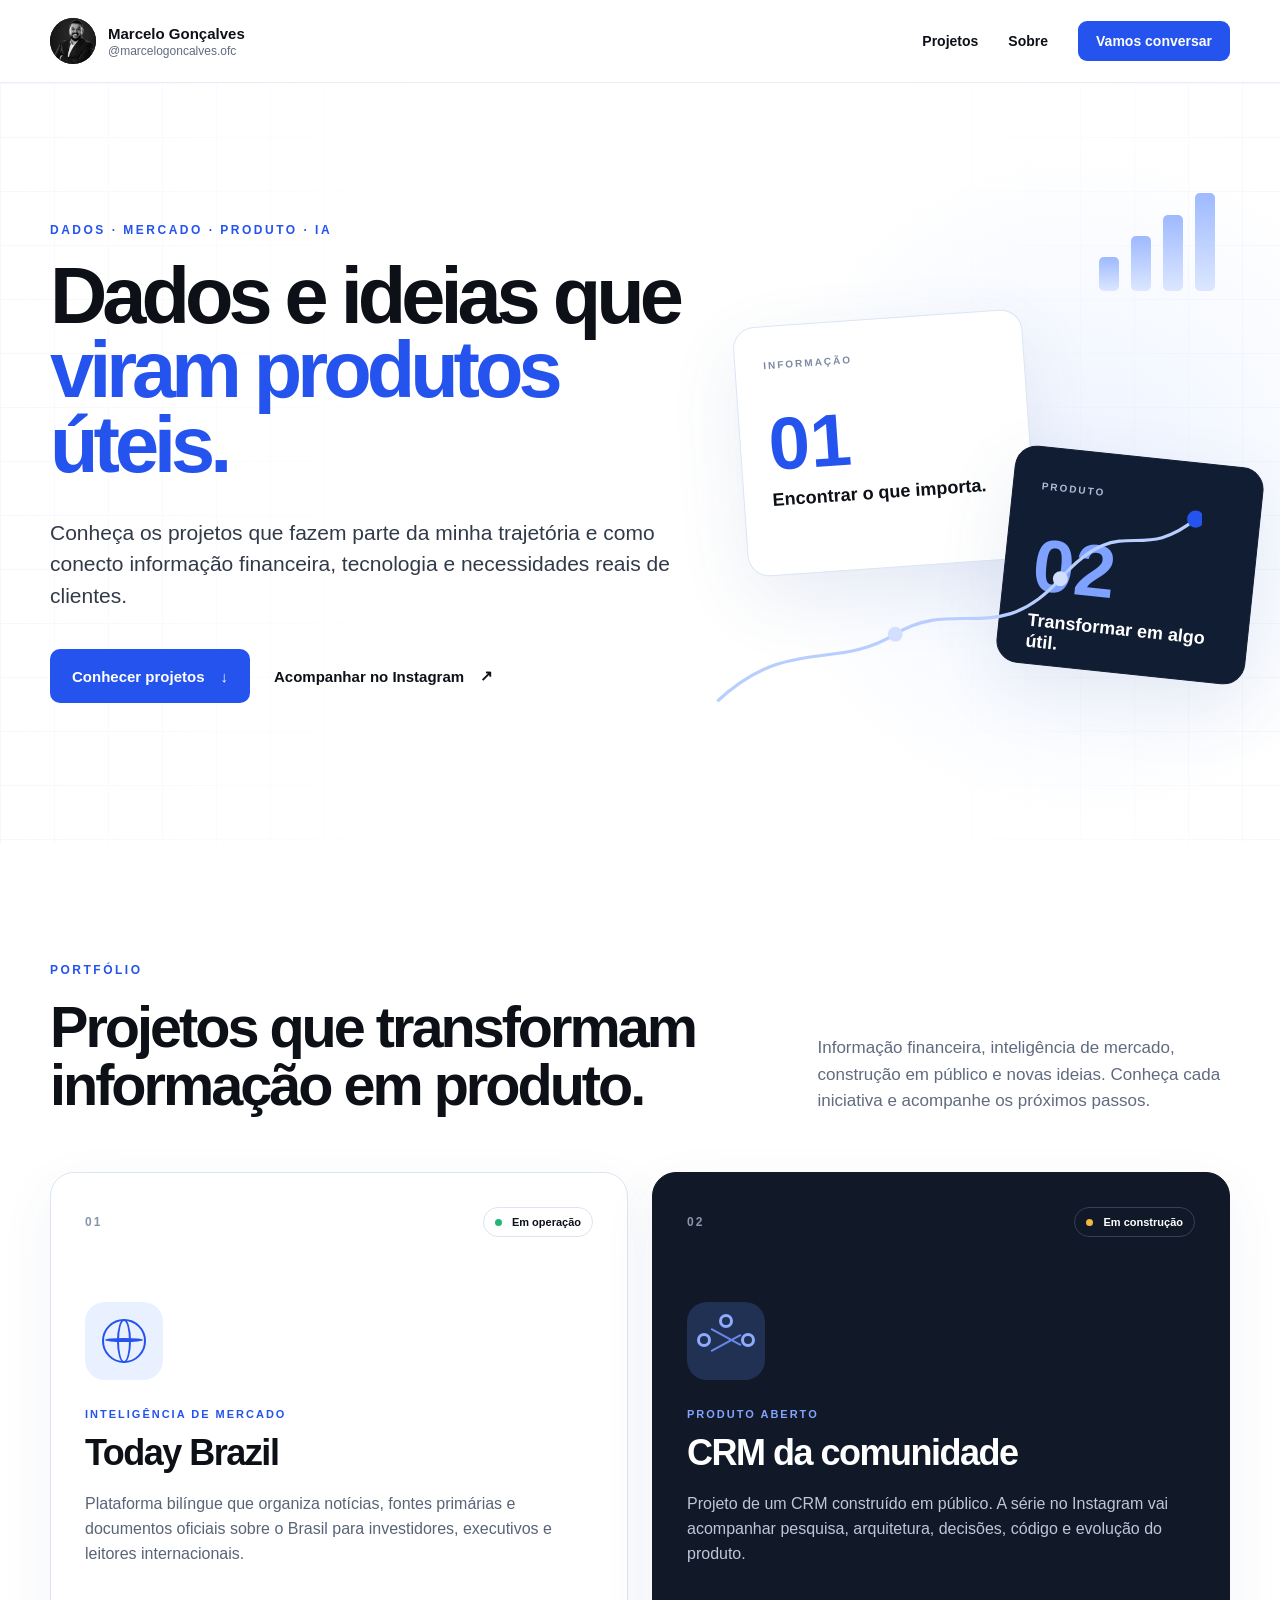
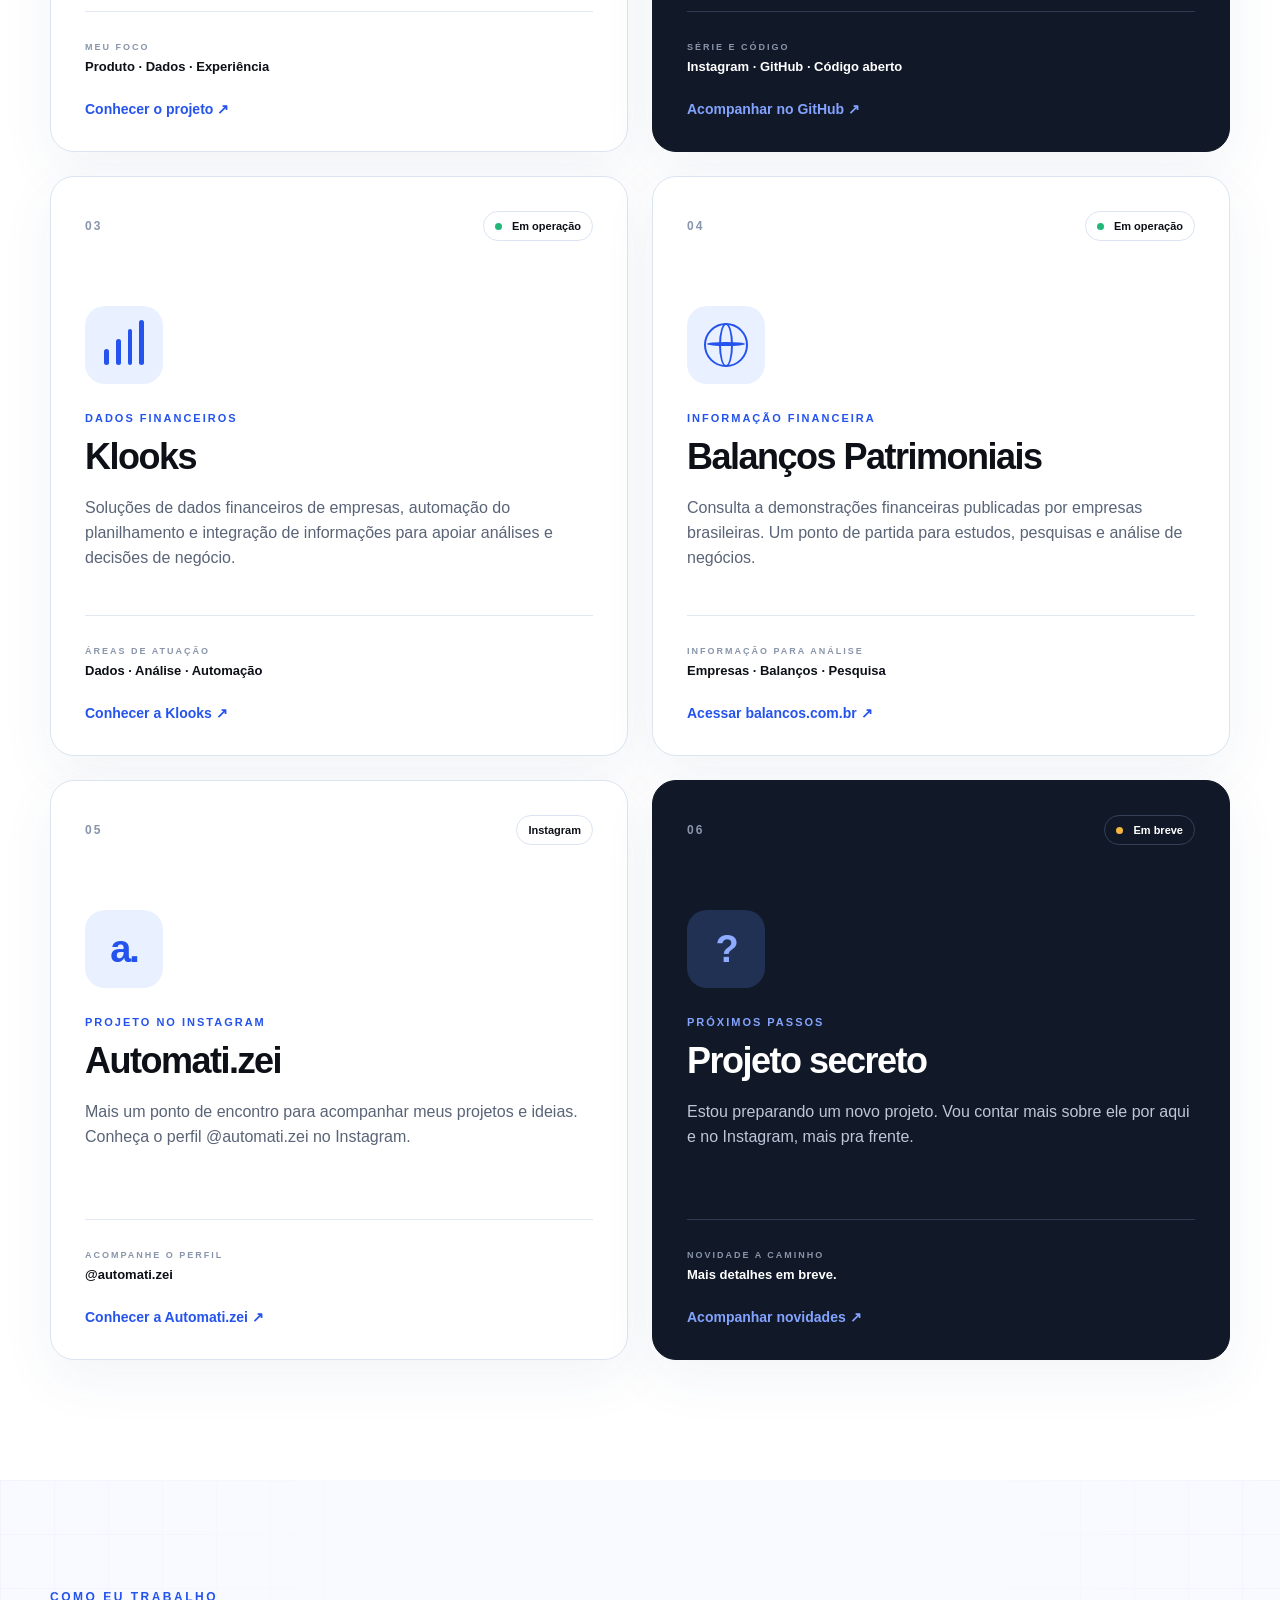
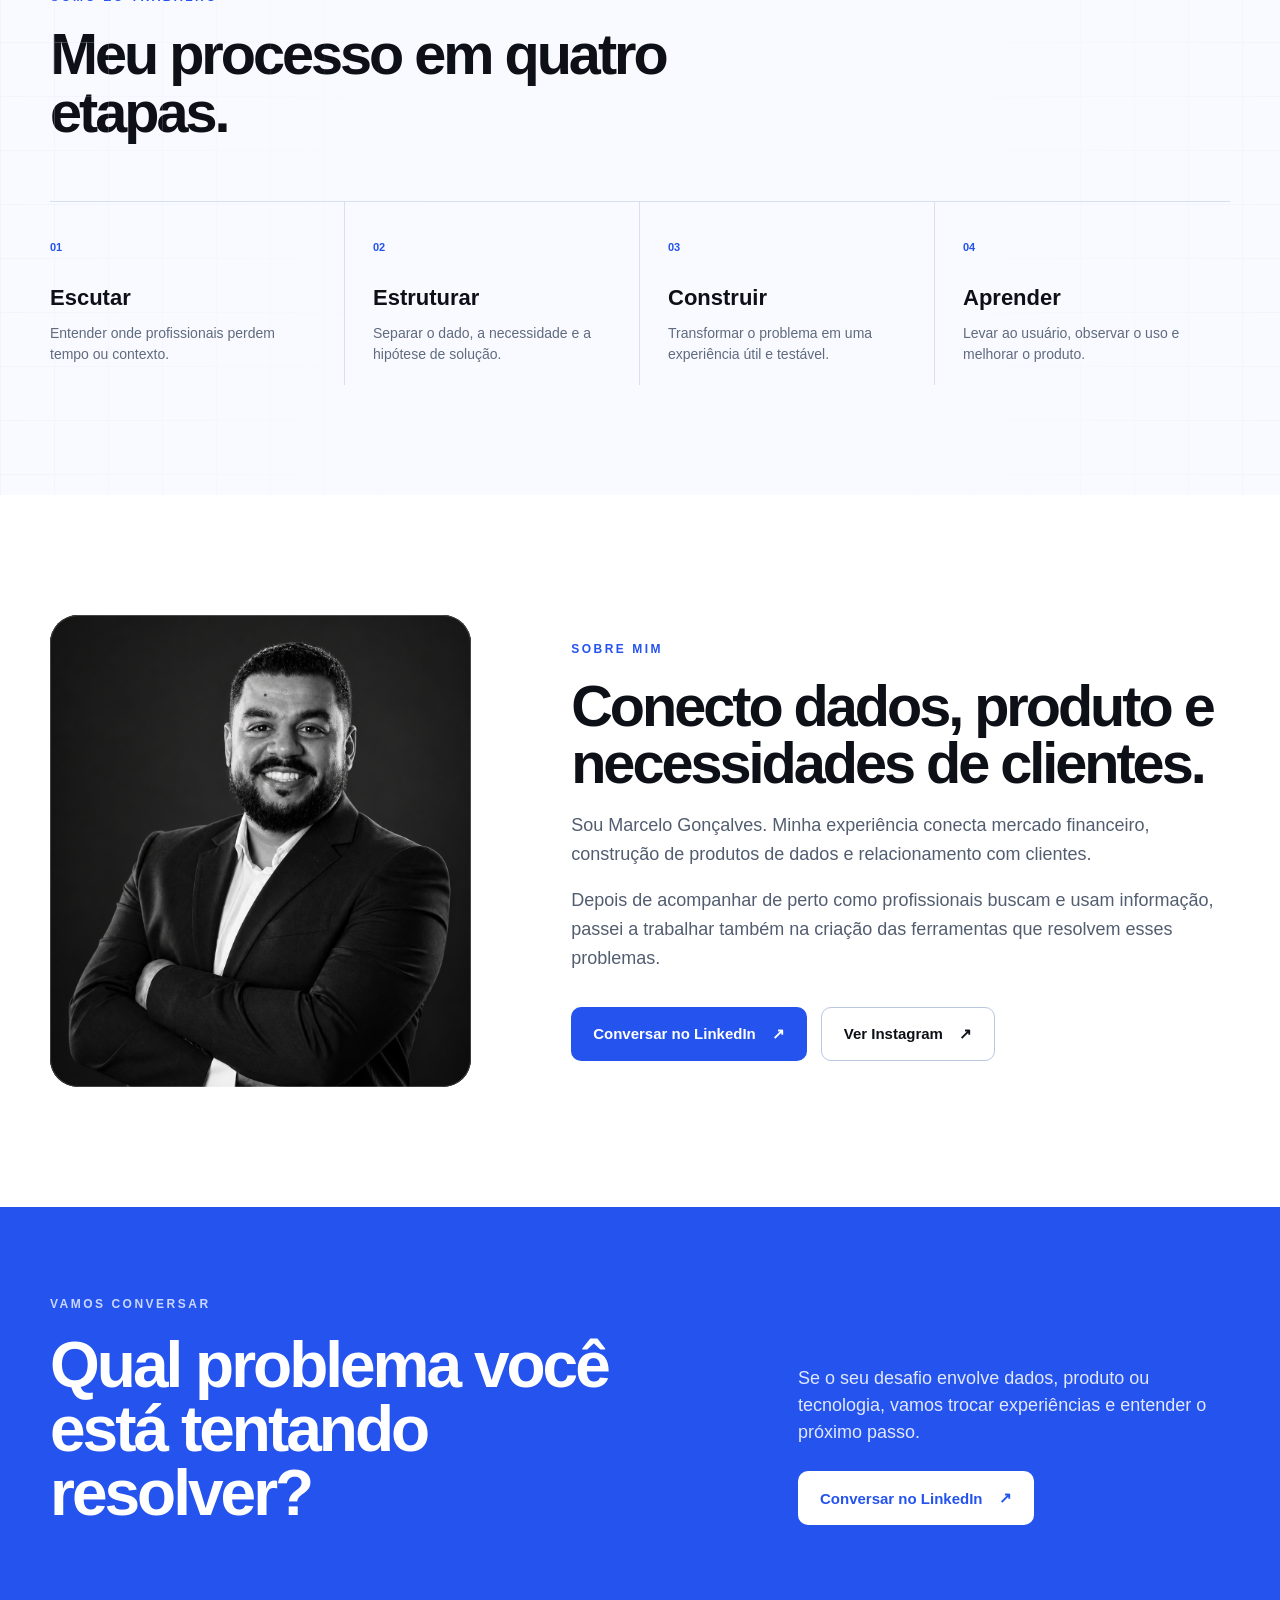
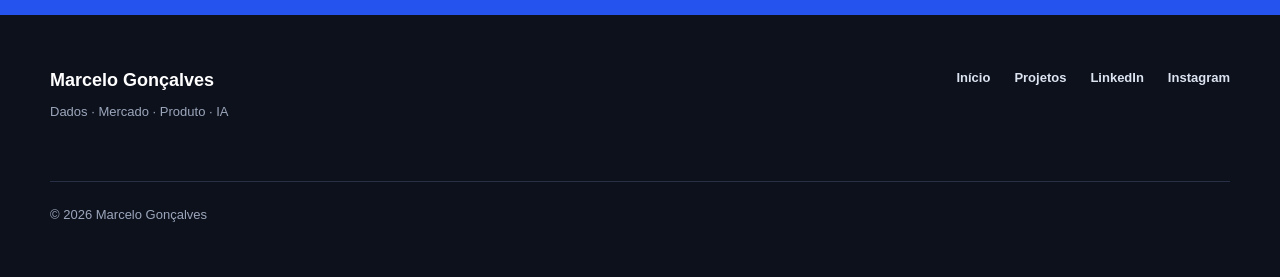
==== commit f28c210d: "Atualiza portfólio com Klooks, Balanços, Automati.zei e projeto secreto; remove e-book" ====
--- a/index.html
+++ b/index.html
@@ -3,7 +3,7 @@
 <head>
   <meta charset="utf-8">
   <meta name="viewport" content="width=device-width,initial-scale=1">
-  <meta name="description" content="Marcelo Gonçalves | dados, mercado, produto e inteligência artificial. Conheça meus projetos e baixe gratuitamente o guia Primeiros passos com IA.">
+  <meta name="description" content="Conheça os projetos de Marcelo Gonçalves: Today Brazil, CRM da comunidade, Klooks, Balanços Patrimoniais, Automati.zei e novidades em breve.">
   <meta name="theme-color" content="#2453ed">
   <title>Marcelo Gonçalves | Dados, mercado, produto e IA</title>
   <link rel="stylesheet" href="styles.css">
@@ -21,10 +21,9 @@
         <span></span><span></span><span></span><span class="sr-only">Abrir menu</span>
       </button>
       <nav class="main-nav" id="main-nav" aria-label="Navegação principal">
-        <a href="#guia">Guia gratuito</a>
         <a href="#projetos">Projetos</a>
         <a href="#sobre">Sobre</a>
-        <a class="nav-cta" href="downloads/primeiros-passos-com-ia.pdf" download>Baixar e-book</a>
+        <a class="nav-cta" href="#contato">Vamos conversar</a>
       </nav>
     </div>
   </header>
@@ -33,16 +32,15 @@
     <section class="hero section-grid">
       <div class="container hero-layout">
         <div class="hero-copy">
-          <p class="eyebrow">Método · Guia gratuito · Portfólio</p>
-          <h1>IA aplicada com <span>método, contexto e senso crítico.</span></h1>
-          <p class="hero-lead">Aqui você encontra um guia para estruturar projetos com IA, meu portfólio e a forma como conecto dados, mercado, produto e pessoas.</p>
+          <p class="eyebrow">Dados · Mercado · Produto · IA</p>
+          <h1>Dados e ideias que <span>viram produtos úteis.</span></h1>
+          <p class="hero-lead">Conheça os projetos que fazem parte da minha trajetória e como conecto informação financeira, tecnologia e necessidades reais de clientes.</p>
           <div class="hero-actions">
-            <a class="button primary" href="downloads/primeiros-passos-com-ia.pdf" download>
-              Baixar guia gratuito <span aria-hidden="true">↓</span>
+            <a class="button primary" href="#projetos">
+              Conhecer projetos <span aria-hidden="true">↓</span>
             </a>
-            <a class="button text-button" href="#projetos">Conhecer projetos <span aria-hidden="true">→</span></a>
+            <a class="button text-button" href="https://www.instagram.com/marcelogoncalves.ofc/" target="_blank" rel="noopener noreferrer">Acompanhar no Instagram <span aria-hidden="true">↗</span></a>
           </div>
-          <p class="microcopy">PDF gratuito · 24 páginas · sem cadastro</p>
         </div>
 
         <div class="hero-visual" aria-hidden="true">
@@ -65,38 +63,11 @@
       </div>
     </section>
 
-    <section class="guide section-grid" id="guia">
-      <div class="container guide-layout">
-        <div class="book" aria-label="Capa do e-book Primeiros passos com IA">
-          <div class="book-edge"></div>
-          <div class="book-cover">
-            <div class="book-top"><span>MARCELO <b>GONÇALVES</b></span><span class="tiny-bars"><i></i><i></i><i></i><i></i></span></div>
-            <p>GUIA PRÁTICO</p>
-            <h2>Primeiros<br>passos com <b>IA</b></h2>
-            <small>Antes de acelerar, construa a base.</small>
-            <div class="book-grid"></div>
-          </div>
-        </div>
-
-        <div class="guide-copy">
-          <p class="eyebrow">Material gratuito</p>
-          <h2>Comece pela base, não pela ferramenta.</h2>
-          <p>Minha visão sobre como usar inteligência artificial para ampliar repertório e acelerar a execução sem substituir descoberta, critério e decisão.</p>
-          <ul class="feature-list">
-            <li><span>01</span><div><strong>Método MAPA</strong><small>Motivo, arquitetura, pesquisa e primeiro impacto.</small></div></li>
-            <li><span>02</span><div><strong>Exemplos completos</strong><small>O processo por trás de um brand kit e de um software.</small></div></li>
-            <li><span>03</span><div><strong>Execução organizada</strong><small>GitHub, terminal, VS Code, instruções e skills.</small></div></li>
-          </ul>
-          <a class="button primary" href="downloads/primeiros-passos-com-ia.pdf" download>Baixar o e-book em PDF <span aria-hidden="true">↓</span></a>
-        </div>
-      </div>
-    </section>
-
     <section class="projects" id="projetos">
       <div class="container">
         <div class="section-heading">
           <div><p class="eyebrow">Portfólio</p><h2>Projetos que transformam informação em produto.</h2></div>
-          <p>Projetos em operação e construções abertas que mostram como conecto pesquisa, produto, tecnologia e relacionamento.</p>
+          <p>Informação financeira, inteligência de mercado, construção em público e novas ideias. Conheça cada iniciativa e acompanhe os próximos passos.</p>
         </div>
 
         <div class="project-grid">
@@ -117,7 +88,47 @@
             <h3>CRM da comunidade</h3>
             <p>Projeto de um CRM construído em público. A série no Instagram vai acompanhar pesquisa, arquitetura, decisões, código e evolução do produto.</p>
             <div class="project-role"><span>SÉRIE E CÓDIGO</span><strong>Instagram · GitHub · Código aberto</strong></div>
-            <a href="https://github.com/souzamg2014-bot" target="_blank" rel="noopener noreferrer">Acompanhar no GitHub <span aria-hidden="true">↗</span></a>
+            <a href="https://github.com/souzamg2014-bot/NEWCRM" target="_blank" rel="noopener noreferrer">Acompanhar no GitHub <span aria-hidden="true">↗</span></a>
+          </article>
+
+          <article class="project-card">
+            <div class="project-top"><span class="project-number">03</span><span class="status live"><i></i> Em operação</span></div>
+            <div class="project-icon chart-icon" aria-hidden="true"><i></i><i></i><i></i><i></i></div>
+            <p class="project-type">Dados financeiros</p>
+            <h3>Klooks</h3>
+            <p>Soluções de dados financeiros de empresas, automação do planilhamento e integração de informações para apoiar análises e decisões de negócio.</p>
+            <div class="project-role"><span>ÁREAS DE ATUAÇÃO</span><strong>Dados · Análise · Automação</strong></div>
+            <a href="https://klooks.com.br/" target="_blank" rel="noopener noreferrer">Conhecer a Klooks <span aria-hidden="true">↗</span></a>
+          </article>
+
+          <article class="project-card">
+            <div class="project-top"><span class="project-number">04</span><span class="status live"><i></i> Em operação</span></div>
+            <div class="project-icon globe-icon" aria-hidden="true"><span></span></div>
+            <p class="project-type">Informação financeira</p>
+            <h3>Balanços Patrimoniais</h3>
+            <p>Consulta a demonstrações financeiras publicadas por empresas brasileiras. Um ponto de partida para estudos, pesquisas e análise de negócios.</p>
+            <div class="project-role"><span>INFORMAÇÃO PARA ANÁLISE</span><strong>Empresas · Balanços · Pesquisa</strong></div>
+            <a href="https://balancos.com.br/" target="_blank" rel="noopener noreferrer">Acessar balancos.com.br <span aria-hidden="true">↗</span></a>
+          </article>
+
+          <article class="project-card">
+            <div class="project-top"><span class="project-number">05</span><span class="status">Instagram</span></div>
+            <div class="project-icon project-letter" aria-hidden="true">a.</div>
+            <p class="project-type">Projeto no Instagram</p>
+            <h3>Automati.zei</h3>
+            <p>Mais um ponto de encontro para acompanhar meus projetos e ideias. Conheça o perfil @automati.zei no Instagram.</p>
+            <div class="project-role"><span>ACOMPANHE O PERFIL</span><strong>@automati.zei</strong></div>
+            <a href="https://www.instagram.com/automati.zei/" target="_blank" rel="noopener noreferrer">Conhecer a Automati.zei <span aria-hidden="true">↗</span></a>
+          </article>
+
+          <article class="project-card dark">
+            <div class="project-top"><span class="project-number">06</span><span class="status building"><i></i> Em breve</span></div>
+            <div class="project-icon project-letter" aria-hidden="true">?</div>
+            <p class="project-type">Próximos passos</p>
+            <h3>Projeto secreto</h3>
+            <p>Estou preparando um novo projeto. Vou contar mais sobre ele por aqui e no Instagram, mais pra frente.</p>
+            <div class="project-role"><span>NOVIDADE A CAMINHO</span><strong>Mais detalhes em breve.</strong></div>
+            <a href="https://www.instagram.com/marcelogoncalves.ofc/" target="_blank" rel="noopener noreferrer">Acompanhar novidades <span aria-hidden="true">↗</span></a>
           </article>
         </div>
       </div>
@@ -152,10 +163,10 @@
       </div>
     </section>
 
-    <section class="final-cta">
+    <section class="final-cta" id="contato">
       <div class="container final-layout">
-        <div><p class="eyebrow light">Próximo passo</p><h2>Estruture o projeto antes de acelerar a execução.</h2></div>
-        <div><p>Use o método MAPA para definir a base e delimitar a primeira tarefa.</p><a class="button white" href="downloads/primeiros-passos-com-ia.pdf" download>Baixar o guia gratuito <span aria-hidden="true">↓</span></a></div>
+        <div><p class="eyebrow light">Vamos conversar</p><h2>Qual problema você está tentando resolver?</h2></div>
+        <div><p>Se o seu desafio envolve dados, produto ou tecnologia, vamos trocar experiências e entender o próximo passo.</p><a class="button white" href="https://br.linkedin.com/in/marcelo-gon%C3%A7alves-de-souza-96083546" target="_blank" rel="noopener noreferrer">Conversar no LinkedIn <span aria-hidden="true">↗</span></a></div>
       </div>
     </section>
   </main>
--- a/styles.css
+++ b/styles.css
@@ -16,6 +16,10 @@
 @media(max-width:650px){.container{width:calc(100% - 28px)}.nav-wrap{height:72px}.main-nav{top:71px}.identity small{display:none}.avatar{width:40px;height:40px}.avatar img{width:257px;left:-13px;top:-13px}.hero-copy{padding-top:70px}.hero h1{font-size:49px;letter-spacing:-3px}.hero-lead{font-size:18px}.hero-actions,.social-actions{align-items:stretch;flex-direction:column}.button{width:100%}.hero-visual{height:430px}.data-mark{right:8px;top:0}.visual-card-main{width:230px;height:205px;left:0;top:95px;padding:22px}.visual-card-side{width:205px;height:185px;right:0;top:222px;padding:22px}.visual-card strong{font-size:56px;margin:25px 0 7px}.visual-card p{font-size:15px}.trend{width:390px;left:-30px;bottom:0}.guide{padding:78px 0}.guide-layout{gap:55px}.book{width:285px;height:377px}.book-cover{padding:25px 23px}.book-cover>p{margin:36px 0 16px}.book-cover h2{font-size:34px}.book-cover>small{font-size:11px;max-width:210px;margin-top:18px}.guide-copy h2,.section-heading h2,.method h2,.about-copy h2,.final-cta h2{font-size:40px;letter-spacing:-2px}.guide-copy>p:not(.eyebrow){font-size:17px}.projects,.about-section{padding:82px 0}.project-grid{grid-template-columns:1fr}.project-card{min-height:520px;padding:27px}.project-icon{margin-top:45px}.method{padding:80px 0}.method-grid{grid-template-columns:1fr;margin-top:40px}.method-grid>div,.method-grid>div:not(:first-child){padding:24px 0;border-right:0;border-bottom:1px solid #d7e0ef}.method-grid strong{margin:13px 0 8px}.about-layout{gap:50px}.final-cta{padding:75px 0}.footer-layout{grid-template-columns:1fr}.footer-links{flex-wrap:wrap}.copyright{grid-column:auto}}
 @media(prefers-reduced-motion:reduce){html{scroll-behavior:auto}.button{transition:none}}
 .hero-layout>*{min-width:0}.hero-copy,.hero-visual{min-width:0}
+.project-letter{display:flex;align-items:center;justify-content:center;color:var(--blue);font-size:38px;font-weight:900;letter-spacing:-2px}
+.dark .project-letter{background:#203153;color:#8eabff}
+.project-card h3{overflow-wrap:anywhere}
+section[id]{scroll-margin-top:100px}
 .about-photo img{position:static;width:100%;height:100%;max-width:100%;object-fit:cover;object-position:center 18%}
 .avatar img{position:static;width:100%;height:100%;max-width:100%;object-fit:cover;object-position:center 14%}
 
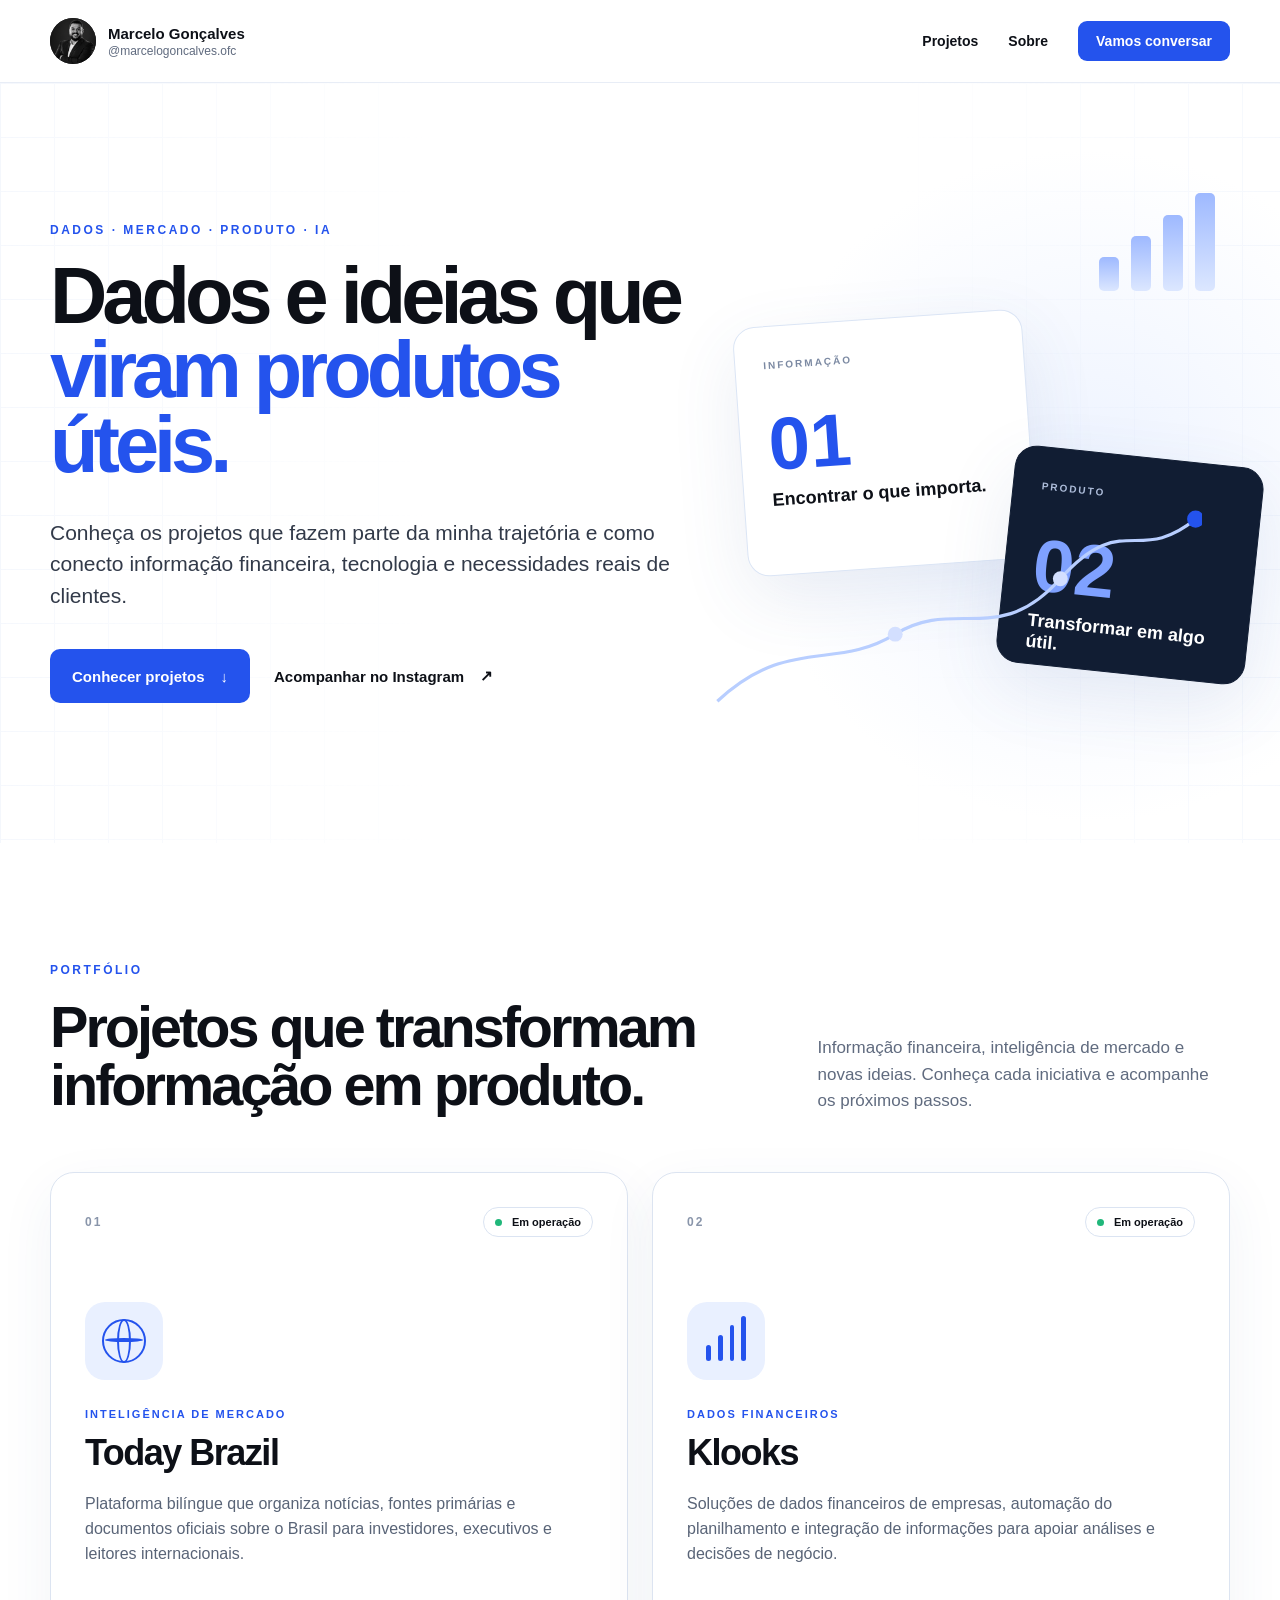
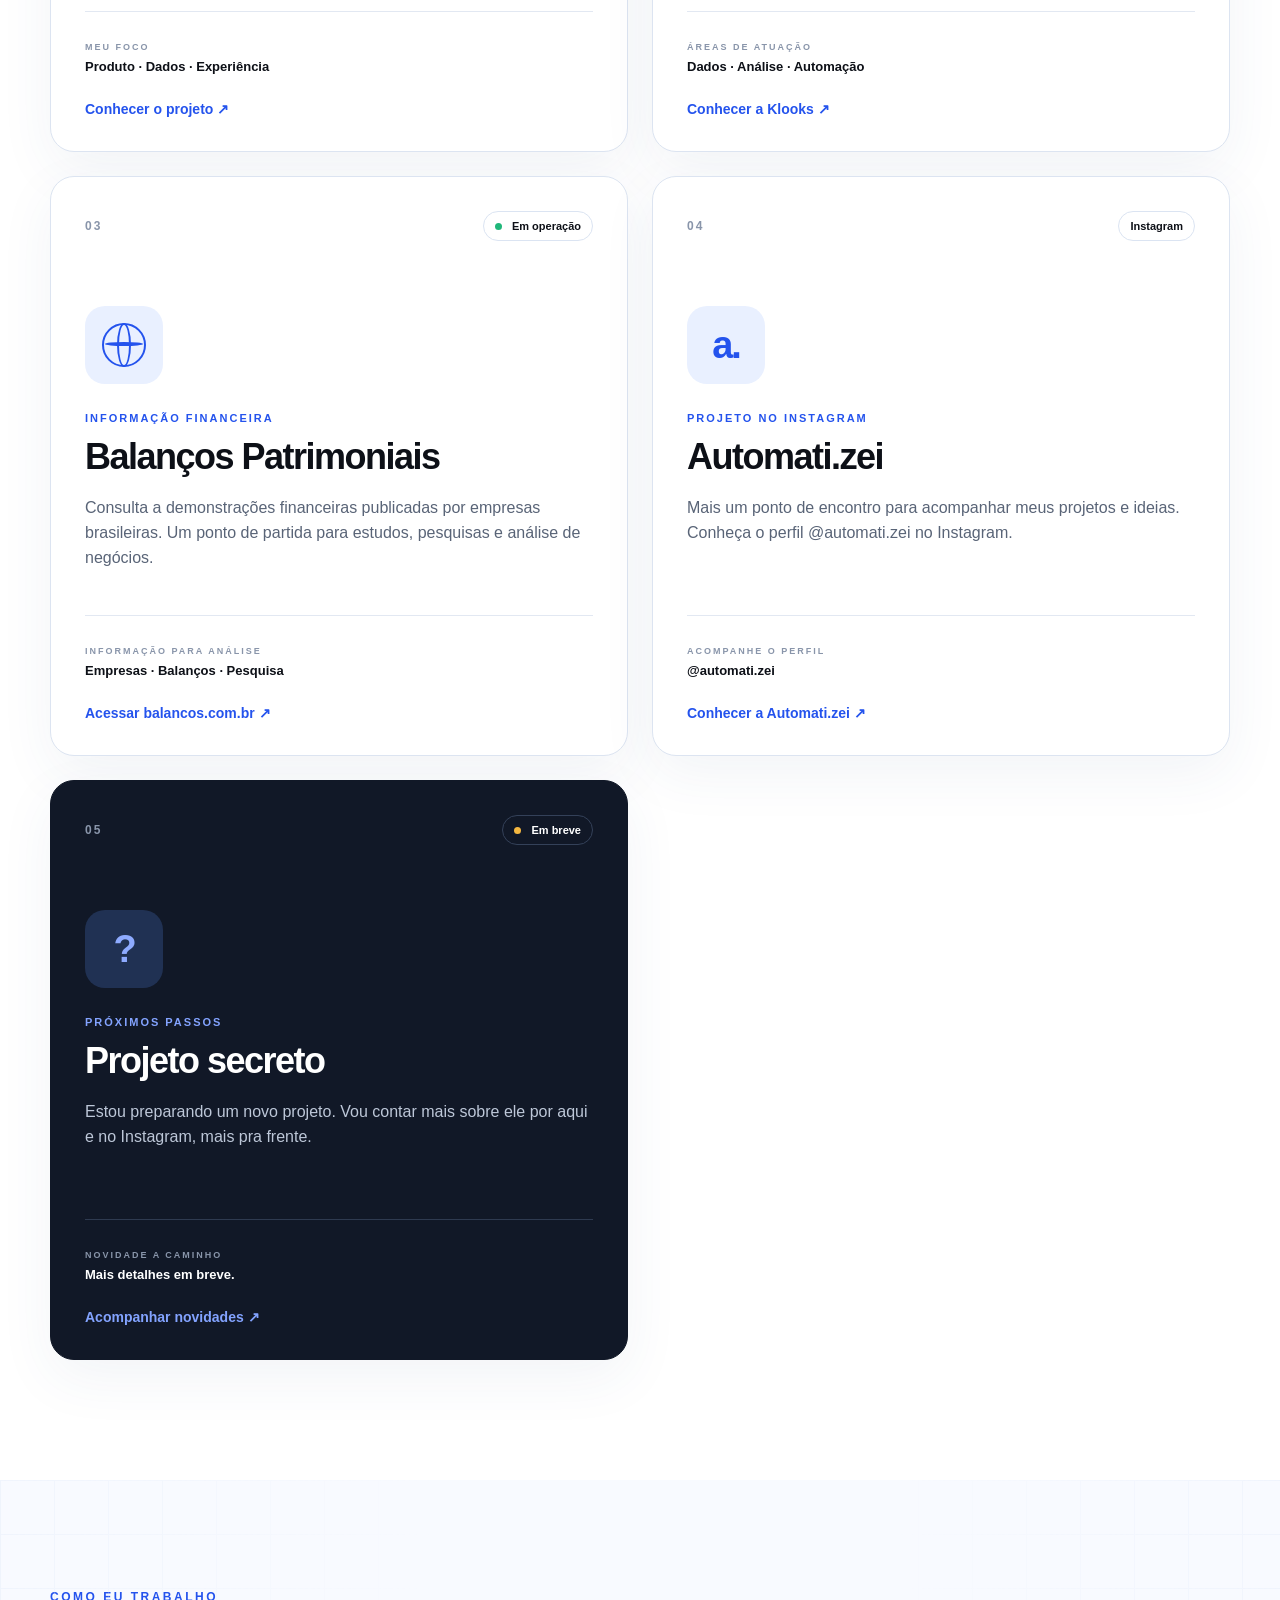
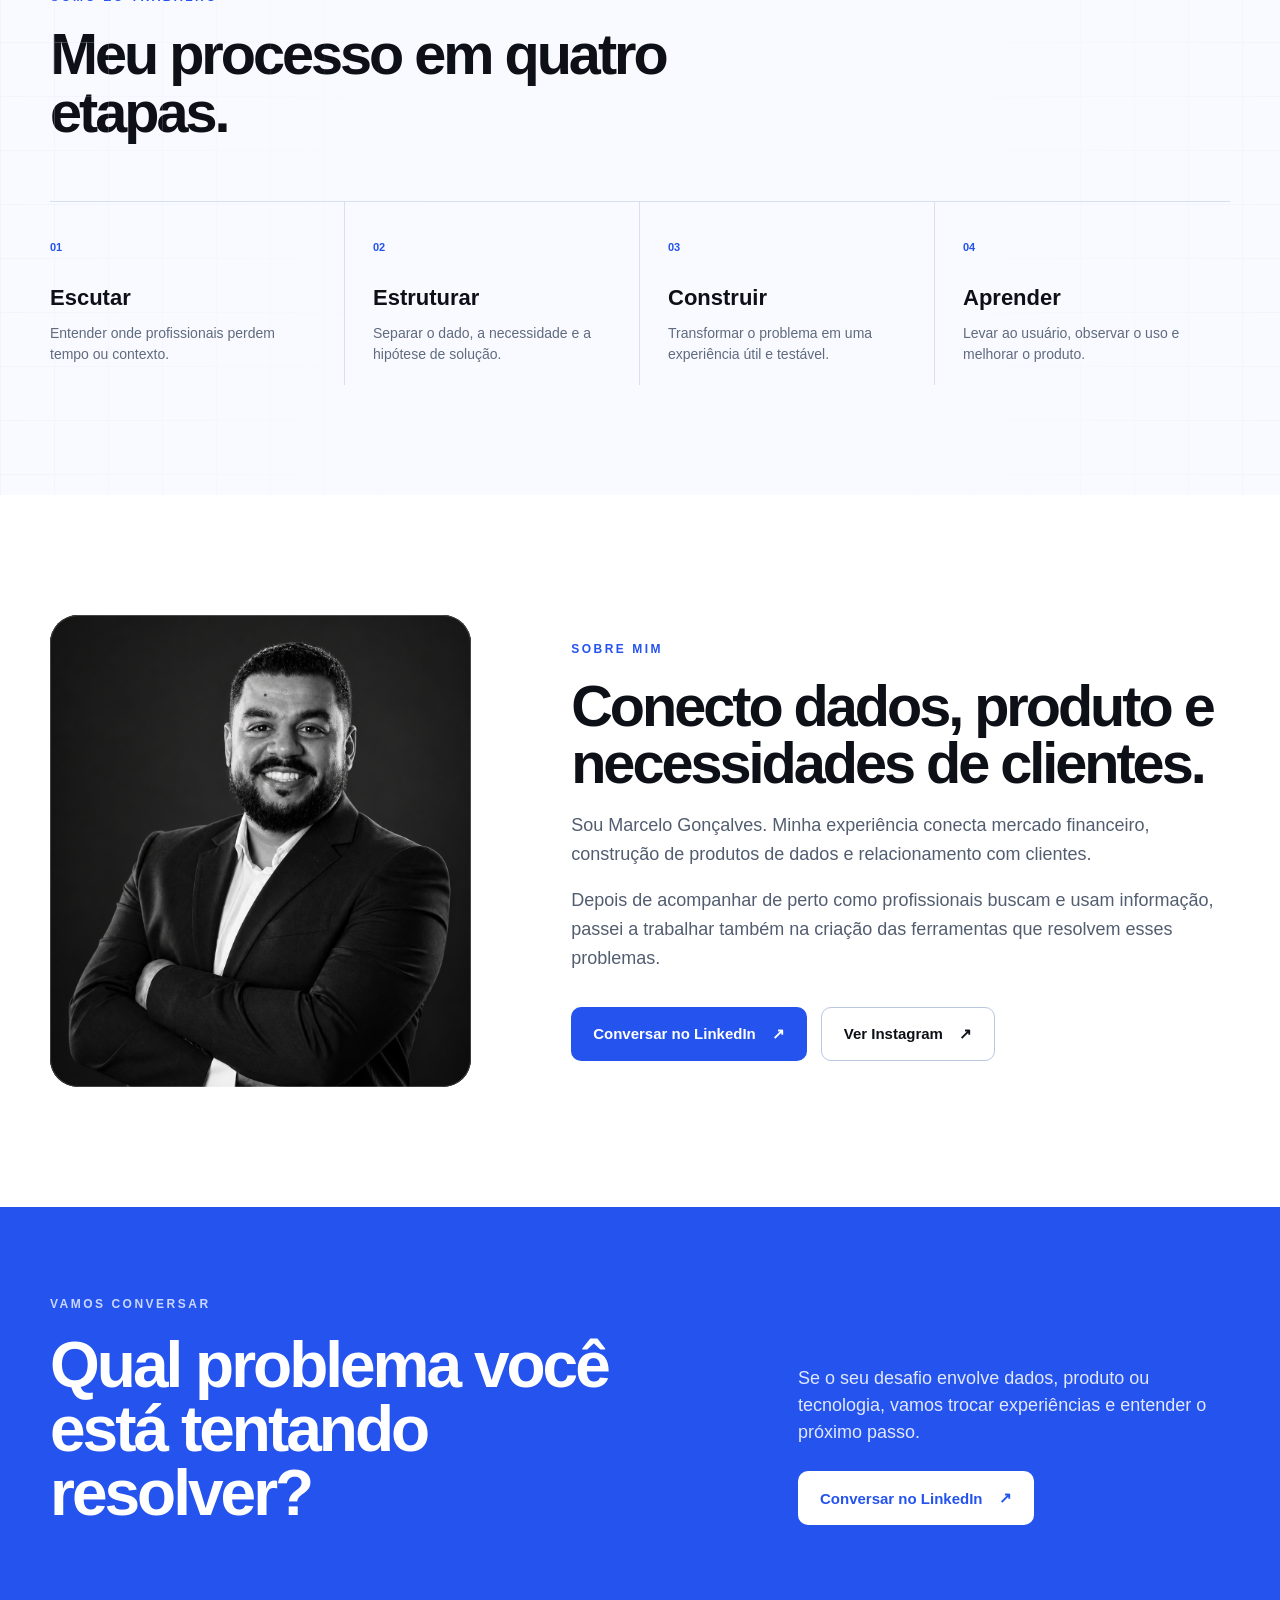
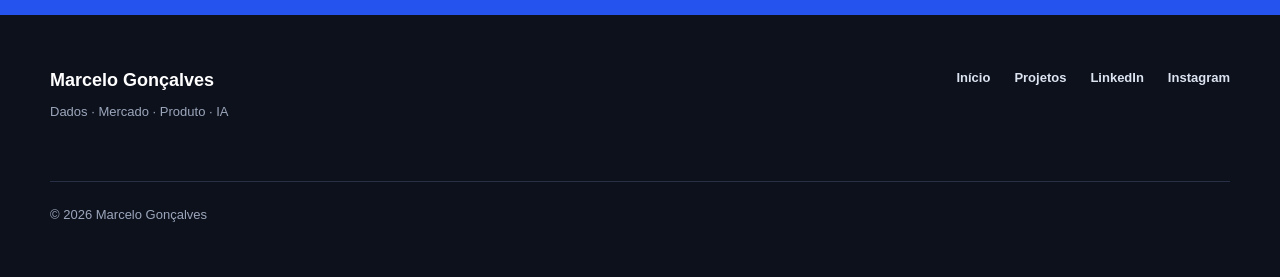
==== commit ea01cd5d: "Remove CRM do portfólio e atualiza numeração dos projetos" ====
--- a/index.html
+++ b/index.html
@@ -3,7 +3,7 @@
 <head>
   <meta charset="utf-8">
   <meta name="viewport" content="width=device-width,initial-scale=1">
-  <meta name="description" content="Conheça os projetos de Marcelo Gonçalves: Today Brazil, CRM da comunidade, Klooks, Balanços Patrimoniais, Automati.zei e novidades em breve.">
+  <meta name="description" content="Conheça os projetos de Marcelo Gonçalves: Today Brazil, Klooks, Balanços Patrimoniais, Automati.zei e novidades em breve.">
   <meta name="theme-color" content="#2453ed">
   <title>Marcelo Gonçalves | Dados, mercado, produto e IA</title>
   <link rel="stylesheet" href="styles.css">
@@ -67,7 +67,7 @@
       <div class="container">
         <div class="section-heading">
           <div><p class="eyebrow">Portfólio</p><h2>Projetos que transformam informação em produto.</h2></div>
-          <p>Informação financeira, inteligência de mercado, construção em público e novas ideias. Conheça cada iniciativa e acompanhe os próximos passos.</p>
+          <p>Informação financeira, inteligência de mercado e novas ideias. Conheça cada iniciativa e acompanhe os próximos passos.</p>
         </div>
 
         <div class="project-grid">
@@ -81,18 +81,8 @@
             <a href="https://todaybrazil.tech/" target="_blank" rel="noopener noreferrer">Conhecer o projeto <span aria-hidden="true">↗</span></a>
           </article>
 
-          <article class="project-card dark">
-            <div class="project-top"><span class="project-number">02</span><span class="status building"><i></i> Em construção</span></div>
-            <div class="project-icon crm-icon" aria-hidden="true"><i></i><i></i><i></i></div>
-            <p class="project-type">Produto aberto</p>
-            <h3>CRM da comunidade</h3>
-            <p>Projeto de um CRM construído em público. A série no Instagram vai acompanhar pesquisa, arquitetura, decisões, código e evolução do produto.</p>
-            <div class="project-role"><span>SÉRIE E CÓDIGO</span><strong>Instagram · GitHub · Código aberto</strong></div>
-            <a href="https://github.com/souzamg2014-bot/NEWCRM" target="_blank" rel="noopener noreferrer">Acompanhar no GitHub <span aria-hidden="true">↗</span></a>
-          </article>
-
           <article class="project-card">
-            <div class="project-top"><span class="project-number">03</span><span class="status live"><i></i> Em operação</span></div>
+            <div class="project-top"><span class="project-number">02</span><span class="status live"><i></i> Em operação</span></div>
             <div class="project-icon chart-icon" aria-hidden="true"><i></i><i></i><i></i><i></i></div>
             <p class="project-type">Dados financeiros</p>
             <h3>Klooks</h3>
@@ -102,7 +92,7 @@
           </article>
 
           <article class="project-card">
-            <div class="project-top"><span class="project-number">04</span><span class="status live"><i></i> Em operação</span></div>
+            <div class="project-top"><span class="project-number">03</span><span class="status live"><i></i> Em operação</span></div>
             <div class="project-icon globe-icon" aria-hidden="true"><span></span></div>
             <p class="project-type">Informação financeira</p>
             <h3>Balanços Patrimoniais</h3>
@@ -112,7 +102,7 @@
           </article>
 
           <article class="project-card">
-            <div class="project-top"><span class="project-number">05</span><span class="status">Instagram</span></div>
+            <div class="project-top"><span class="project-number">04</span><span class="status">Instagram</span></div>
             <div class="project-icon project-letter" aria-hidden="true">a.</div>
             <p class="project-type">Projeto no Instagram</p>
             <h3>Automati.zei</h3>
@@ -122,7 +112,7 @@
           </article>
 
           <article class="project-card dark">
-            <div class="project-top"><span class="project-number">06</span><span class="status building"><i></i> Em breve</span></div>
+            <div class="project-top"><span class="project-number">05</span><span class="status building"><i></i> Em breve</span></div>
             <div class="project-icon project-letter" aria-hidden="true">?</div>
             <p class="project-type">Próximos passos</p>
             <h3>Projeto secreto</h3>
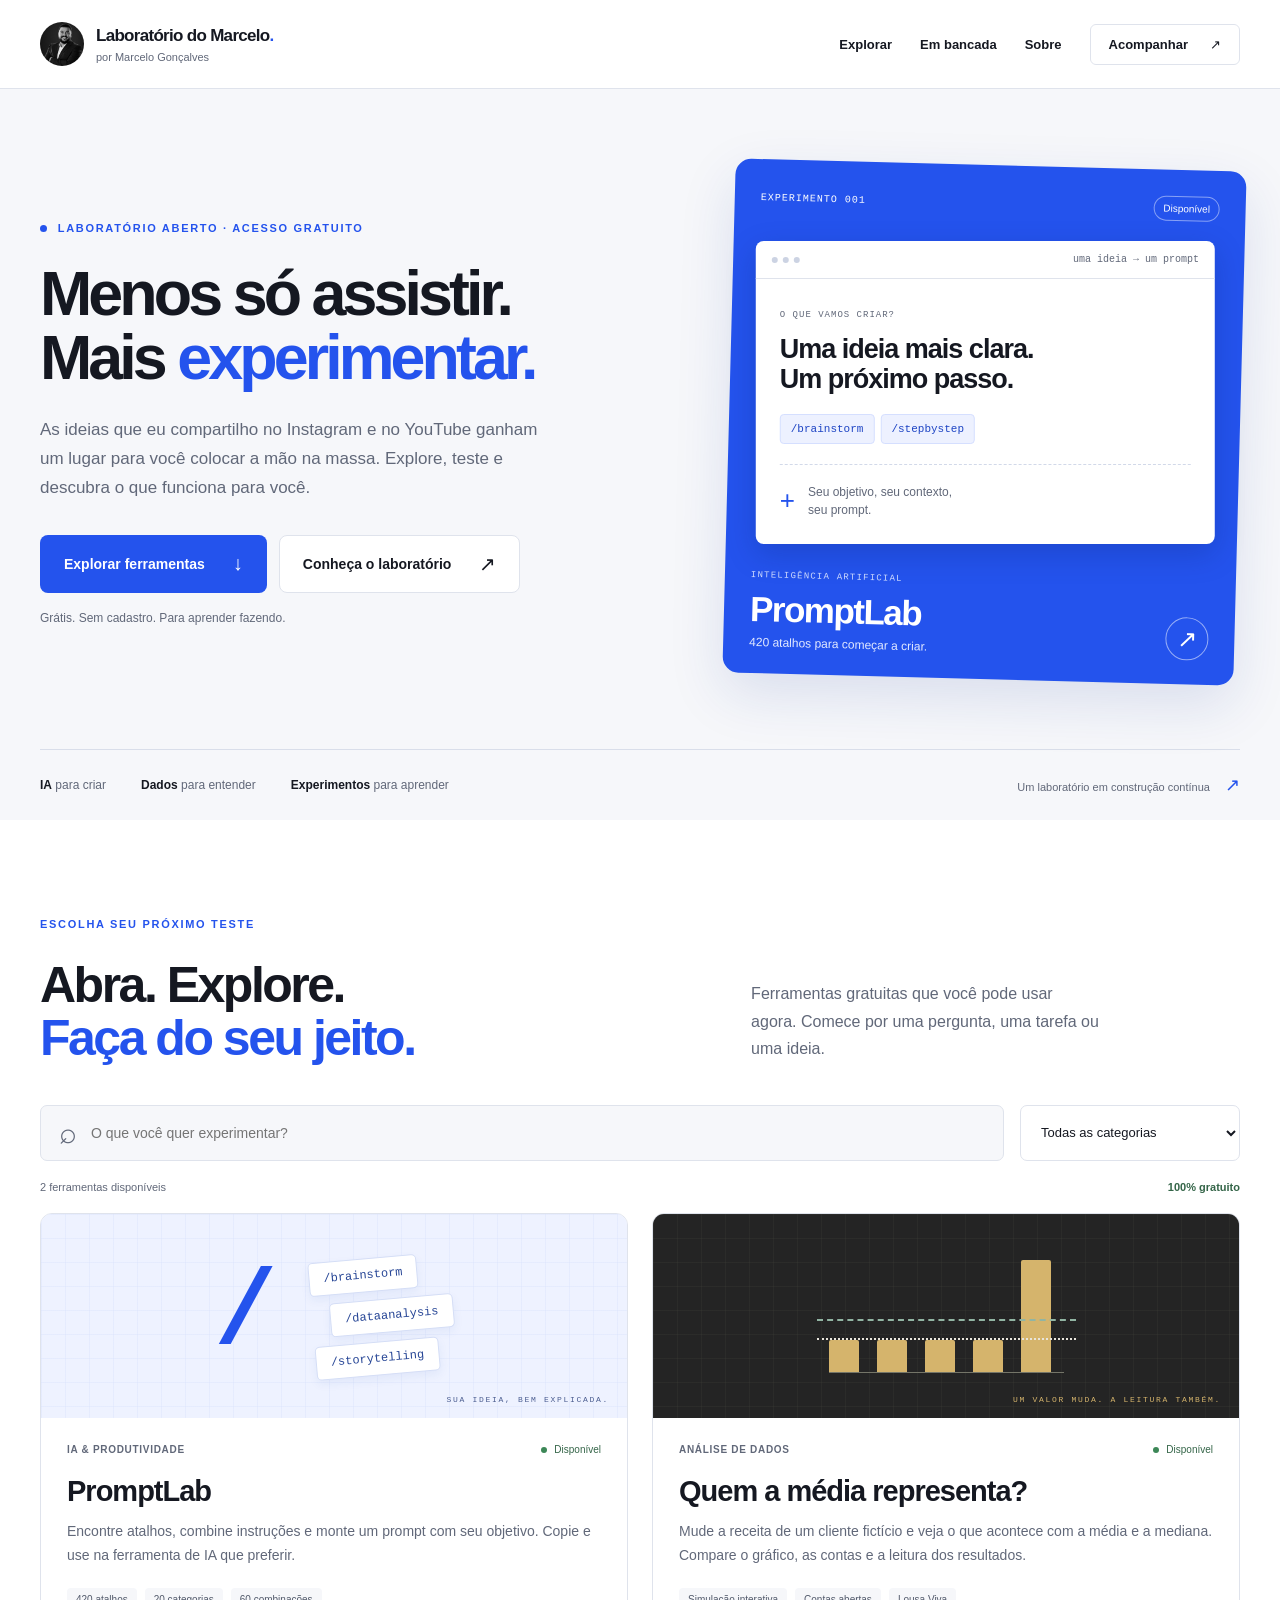
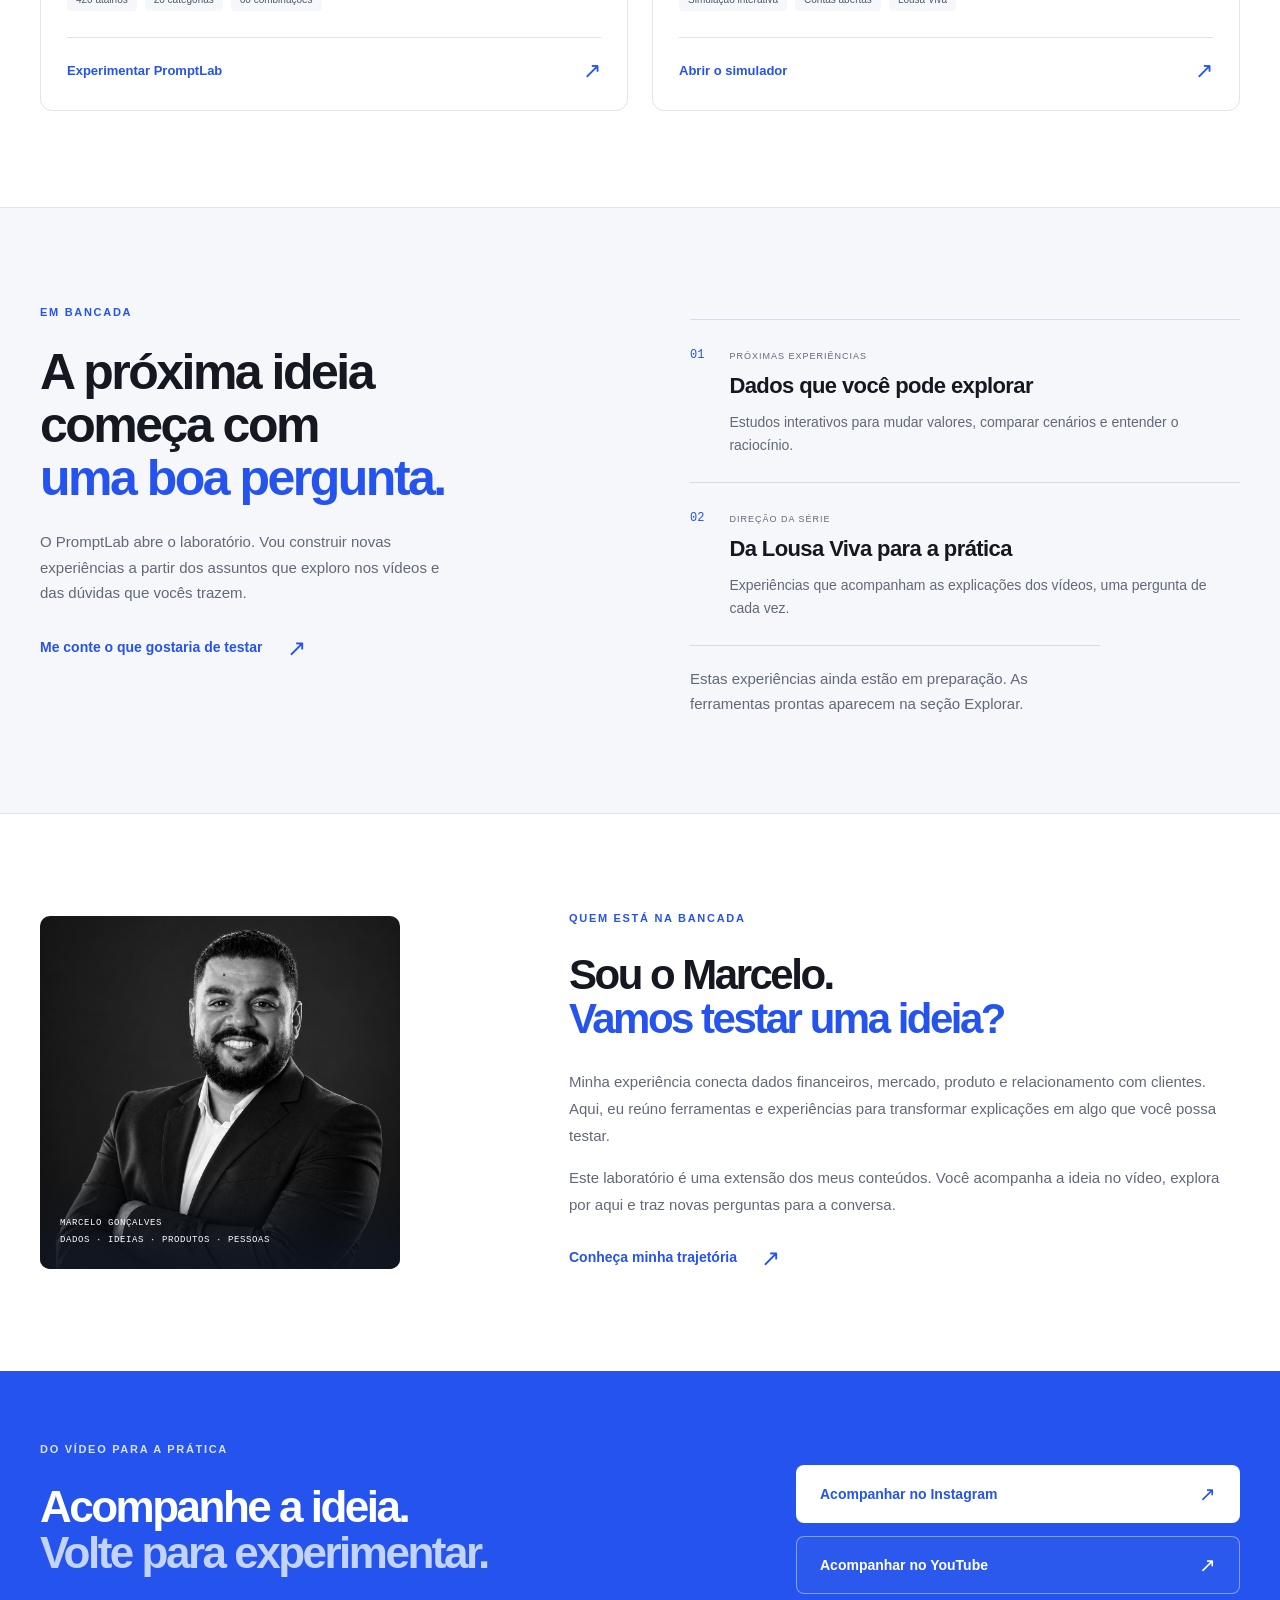
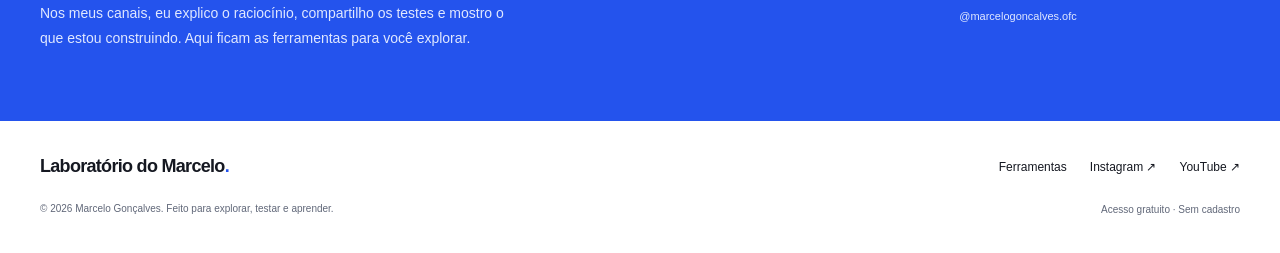
==== commit 76183f3c: "Transforma site em laboratorio gratuito com PromptLab e simulador de dados" ====
--- a/index.html
+++ b/index.html
@@ -2,173 +2,77 @@
 <html lang="pt-BR">
 <head>
   <meta charset="utf-8">
-  <meta name="viewport" content="width=device-width,initial-scale=1">
-  <meta name="description" content="Conheça os projetos de Marcelo Gonçalves: Today Brazil, Klooks, Balanços Patrimoniais, Automati.zei e novidades em breve.">
+  <meta name="viewport" content="width=device-width, initial-scale=1">
+  <meta name="description" content="O laboratório aberto de Marcelo Gonçalves. Explore ferramentas gratuitas, monte prompts e acompanhe experiências com IA e dados.">
   <meta name="theme-color" content="#2453ed">
-  <title>Marcelo Gonçalves | Dados, mercado, produto e IA</title>
+  <meta property="og:title" content="Laboratório do Marcelo | Ferramentas gratuitas">
+  <meta property="og:description" content="Do conteúdo para a prática. Ferramentas e experiências gratuitas para explorar, testar e aprender.">
+  <meta property="og:type" content="website">
+  <title>Laboratório do Marcelo | Ferramentas gratuitas</title>
   <link rel="stylesheet" href="styles.css">
+  <script src="laboratorio.config.js" defer></script>
+  <script src="script.js" defer></script>
 </head>
 <body>
   <a class="skip-link" href="#conteudo">Ir para o conteúdo</a>
-
   <header class="site-header" id="inicio">
     <div class="container nav-wrap">
-      <a class="identity" href="#inicio" aria-label="Marcelo Gonçalves | início">
-        <span class="avatar" aria-hidden="true"><img src="assets/marcelo-cta-v2.png" alt=""></span>
-        <span><strong>Marcelo Gonçalves</strong><small>@marcelogoncalves.ofc</small></span>
+      <a class="identity" href="#inicio" aria-label="Laboratório do Marcelo, início">
+        <img src="assets/marcelo-cta-v2.png" alt="" width="44" height="44">
+        <span><strong>Laboratório do Marcelo<span class="brand-dot">.</span></strong><small>por Marcelo Gonçalves</small></span>
       </a>
-      <button class="menu-button" type="button" aria-expanded="false" aria-controls="main-nav">
-        <span></span><span></span><span></span><span class="sr-only">Abrir menu</span>
-      </button>
+      <button class="menu-button" type="button" aria-expanded="false" aria-controls="main-nav"><span aria-hidden="true">☰</span><span class="sr-only">Abrir menu</span></button>
       <nav class="main-nav" id="main-nav" aria-label="Navegação principal">
-        <a href="#projetos">Projetos</a>
-        <a href="#sobre">Sobre</a>
-        <a class="nav-cta" href="#contato">Vamos conversar</a>
+        <a href="#explorar">Explorar</a><a href="#bancada">Em bancada</a><a href="#sobre">Sobre</a>
+        <a class="nav-cta" href="#acompanhar">Acompanhar <span aria-hidden="true">↗</span></a>
       </nav>
     </div>
   </header>
-
   <main id="conteudo">
-    <section class="hero section-grid">
+    <section class="hero">
       <div class="container hero-layout">
         <div class="hero-copy">
-          <p class="eyebrow">Dados · Mercado · Produto · IA</p>
-          <h1>Dados e ideias que <span>viram produtos úteis.</span></h1>
-          <p class="hero-lead">Conheça os projetos que fazem parte da minha trajetória e como conecto informação financeira, tecnologia e necessidades reais de clientes.</p>
-          <div class="hero-actions">
-            <a class="button primary" href="#projetos">
-              Conhecer projetos <span aria-hidden="true">↓</span>
-            </a>
-            <a class="button text-button" href="https://www.instagram.com/marcelogoncalves.ofc/" target="_blank" rel="noopener noreferrer">Acompanhar no Instagram <span aria-hidden="true">↗</span></a>
-          </div>
+          <p class="eyebrow"><span class="live-dot" aria-hidden="true"></span> Laboratório aberto · Acesso gratuito</p>
+          <h1>Menos só assistir.<br>Mais <span>experimentar.</span></h1>
+          <p class="hero-lead">As ideias que eu compartilho no Instagram e no YouTube ganham um lugar para você colocar a mão na massa. Explore, teste e descubra o que funciona para você.</p>
+          <div class="hero-actions"><a class="button primary" href="#explorar">Explorar ferramentas <span aria-hidden="true">↓</span></a><a class="button subtle" href="#sobre">Conheça o laboratório <span aria-hidden="true">↗</span></a></div>
+          <p class="microcopy">Grátis. Sem cadastro. Para aprender fazendo.</p>
         </div>
-
-        <div class="hero-visual" aria-hidden="true">
-          <div class="data-mark"><i></i><i></i><i></i><i></i></div>
-          <div class="visual-card visual-card-main">
-            <span>INFORMAÇÃO</span>
-            <strong>01</strong>
-            <p>Encontrar o que importa.</p>
-          </div>
-          <div class="visual-card visual-card-side">
-            <span>PRODUTO</span>
-            <strong>02</strong>
-            <p>Transformar em algo útil.</p>
-          </div>
-          <svg class="trend" viewBox="0 0 460 220" role="presentation">
-            <path d="M5 188 C72 126 115 160 172 125 S269 138 327 73 S400 61 454 17"/>
-            <circle cx="172" cy="125" r="7"/><circle cx="327" cy="73" r="7"/><circle class="last" cx="454" cy="17" r="8"/>
-          </svg>
+        <a class="hero-experiment" href="promptlab/index.html" aria-label="Abrir PromptLab, biblioteca gratuita de prompts">
+          <div class="experiment-top"><span>EXPERIMENTO 001</span><span class="outline-badge">Disponível</span></div>
+          <div class="prompt-demo" aria-hidden="true"><div class="demo-bar"><i></i><i></i><i></i><span>uma ideia → um prompt</span></div><div class="demo-body"><span class="demo-label">O QUE VAMOS CRIAR?</span><p>Uma ideia mais clara.<br>Um próximo passo.</p><div class="demo-tokens"><span>/brainstorm</span><span>/stepbystep</span></div><div class="demo-result"><span>+</span> Seu objetivo, seu contexto,<br>seu prompt.</div></div></div>
+          <div class="experiment-bottom"><div><span class="experiment-category">INTELIGÊNCIA ARTIFICIAL</span><h2>PromptLab</h2><p>420 atalhos para começar a criar.</p></div><span class="circle-arrow" aria-hidden="true">↗</span></div>
+        </a>
+      </div>
+      <div class="container lab-strip"><span><b>IA</b> para criar</span><span><b>Dados</b> para entender</span><span><b>Experimentos</b> para aprender</span><span class="strip-note">Um laboratório em construção contínua <span aria-hidden="true">↗</span></span></div>
+    </section>
+    <section class="explore section-space" id="explorar">
+      <div class="container">
+        <div class="section-heading"><div><p class="eyebrow">Escolha seu próximo teste</p><h2>Abra. Explore.<br><span>Faça do seu jeito.</span></h2></div><p>Ferramentas gratuitas que você pode usar agora. Comece por uma pergunta, uma tarefa ou uma ideia.</p></div>
+        <form class="catalog-controls" role="search" id="catalog-search"><label class="search-box"><span aria-hidden="true">⌕</span><span class="sr-only">Buscar ferramentas</span><input id="tool-search" type="search" placeholder="O que você quer experimentar?" autocomplete="off"></label><label class="category-select"><span class="sr-only">Categoria</span><select id="tool-category"><option value="">Todas as categorias</option><option value="ia">Inteligência artificial</option><option value="dados">Análise de dados</option><option value="investimentos">Investimentos</option></select></label></form>
+        <div class="catalog-meta"><p id="result-count" role="status" aria-live="polite">2 ferramentas disponíveis</p><span>100% gratuito</span></div>
+        <div class="tool-grid" id="tool-grid">
+          <article class="tool-card" data-category="ia" data-search="promptlab prompts inteligencia artificial ia escrita marketing imagens produtividade biblioteca atalhos criar">
+            <div class="tool-art" aria-hidden="true"><span class="art-command">/</span><div class="art-tokens"><span>/brainstorm</span><span>/dataanalysis</span><span>/storytelling</span></div><span class="art-caption">SUA IDEIA, BEM EXPLICADA.</span></div>
+            <div class="tool-content"><div class="tool-meta"><span>IA &amp; produtividade</span><span class="available"><i aria-hidden="true"></i> Disponível</span></div><h3>PromptLab</h3><p>Encontre atalhos, combine instruções e monte um prompt com seu objetivo. Copie e use na ferramenta de IA que preferir.</p><ul class="tool-facts" aria-label="Recursos do PromptLab"><li>420 atalhos</li><li>20 categorias</li><li>60 combinações</li></ul><a class="tool-link" href="promptlab/index.html">Experimentar PromptLab <span aria-hidden="true">↗</span></a></div>
+          </article>
+          <article class="tool-card" data-category="dados" data-search="media mediana medias estatistica dados receita clientes distribuicao valores simulador grafico lousa viva">
+            <div class="tool-art data-art" aria-hidden="true"><div class="mini-chart"><i></i><i></i><i></i><i></i><i></i><span class="chart-average"></span><span class="chart-median"></span></div><span class="art-caption">UM VALOR MUDA. A LEITURA TAMBÉM.</span></div>
+            <div class="tool-content"><div class="tool-meta"><span>Análise de dados</span><span class="available"><i aria-hidden="true"></i> Disponível</span></div><h3>Quem a média representa?</h3><p>Mude a receita de um cliente fictício e veja o que acontece com a média e a mediana. Compare o gráfico, as contas e a leitura dos resultados.</p><ul class="tool-facts" aria-label="Recursos do simulador"><li>Simulação interativa</li><li>Contas abertas</li><li>Lousa Viva</li></ul><a class="tool-link" href="ferramentas/media-mediana/index.html">Abrir o simulador <span aria-hidden="true">↗</span></a></div>
+          </article>
         </div>
+        <div class="empty-state" id="empty-state" hidden><span aria-hidden="true">↗</span><h3>Ainda não tem um experimento por aqui.</h3><p>Tente outra busca ou explore as ferramentas disponíveis no laboratório.</p><button class="button primary" id="clear-search" type="button">Ver todas as ferramentas</button></div>
+        <noscript><p>O PromptLab está disponível no link acima. Ative o JavaScript para usar a busca e as ferramentas interativas.</p></noscript>
       </div>
     </section>
-
-    <section class="projects" id="projetos">
-      <div class="container">
-        <div class="section-heading">
-          <div><p class="eyebrow">Portfólio</p><h2>Projetos que transformam informação em produto.</h2></div>
-          <p>Informação financeira, inteligência de mercado e novas ideias. Conheça cada iniciativa e acompanhe os próximos passos.</p>
-        </div>
-
-        <div class="project-grid">
-          <article class="project-card featured">
-            <div class="project-top"><span class="project-number">01</span><span class="status live"><i></i> Em operação</span></div>
-            <div class="project-icon globe-icon" aria-hidden="true"><span></span></div>
-            <p class="project-type">Inteligência de mercado</p>
-            <h3>Today Brazil</h3>
-            <p>Plataforma bilíngue que organiza notícias, fontes primárias e documentos oficiais sobre o Brasil para investidores, executivos e leitores internacionais.</p>
-            <div class="project-role"><span>MEU FOCO</span><strong>Produto · Dados · Experiência</strong></div>
-            <a href="https://todaybrazil.tech/" target="_blank" rel="noopener noreferrer">Conhecer o projeto <span aria-hidden="true">↗</span></a>
-          </article>
-
-          <article class="project-card">
-            <div class="project-top"><span class="project-number">02</span><span class="status live"><i></i> Em operação</span></div>
-            <div class="project-icon chart-icon" aria-hidden="true"><i></i><i></i><i></i><i></i></div>
-            <p class="project-type">Dados financeiros</p>
-            <h3>Klooks</h3>
-            <p>Soluções de dados financeiros de empresas, automação do planilhamento e integração de informações para apoiar análises e decisões de negócio.</p>
-            <div class="project-role"><span>ÁREAS DE ATUAÇÃO</span><strong>Dados · Análise · Automação</strong></div>
-            <a href="https://klooks.com.br/" target="_blank" rel="noopener noreferrer">Conhecer a Klooks <span aria-hidden="true">↗</span></a>
-          </article>
-
-          <article class="project-card">
-            <div class="project-top"><span class="project-number">03</span><span class="status live"><i></i> Em operação</span></div>
-            <div class="project-icon globe-icon" aria-hidden="true"><span></span></div>
-            <p class="project-type">Informação financeira</p>
-            <h3>Balanços Patrimoniais</h3>
-            <p>Consulta a demonstrações financeiras publicadas por empresas brasileiras. Um ponto de partida para estudos, pesquisas e análise de negócios.</p>
-            <div class="project-role"><span>INFORMAÇÃO PARA ANÁLISE</span><strong>Empresas · Balanços · Pesquisa</strong></div>
-            <a href="https://balancos.com.br/" target="_blank" rel="noopener noreferrer">Acessar balancos.com.br <span aria-hidden="true">↗</span></a>
-          </article>
-
-          <article class="project-card">
-            <div class="project-top"><span class="project-number">04</span><span class="status">Instagram</span></div>
-            <div class="project-icon project-letter" aria-hidden="true">a.</div>
-            <p class="project-type">Projeto no Instagram</p>
-            <h3>Automati.zei</h3>
-            <p>Mais um ponto de encontro para acompanhar meus projetos e ideias. Conheça o perfil @automati.zei no Instagram.</p>
-            <div class="project-role"><span>ACOMPANHE O PERFIL</span><strong>@automati.zei</strong></div>
-            <a href="https://www.instagram.com/automati.zei/" target="_blank" rel="noopener noreferrer">Conhecer a Automati.zei <span aria-hidden="true">↗</span></a>
-          </article>
-
-          <article class="project-card dark">
-            <div class="project-top"><span class="project-number">05</span><span class="status building"><i></i> Em breve</span></div>
-            <div class="project-icon project-letter" aria-hidden="true">?</div>
-            <p class="project-type">Próximos passos</p>
-            <h3>Projeto secreto</h3>
-            <p>Estou preparando um novo projeto. Vou contar mais sobre ele por aqui e no Instagram, mais pra frente.</p>
-            <div class="project-role"><span>NOVIDADE A CAMINHO</span><strong>Mais detalhes em breve.</strong></div>
-            <a href="https://www.instagram.com/marcelogoncalves.ofc/" target="_blank" rel="noopener noreferrer">Acompanhar novidades <span aria-hidden="true">↗</span></a>
-          </article>
-        </div>
-      </div>
+    <section class="workbench section-space" id="bancada">
+      <div class="container workbench-layout"><div><p class="eyebrow">Em bancada</p><h2>A próxima ideia<br>começa com<br><span>uma boa pergunta.</span></h2><p>O PromptLab abre o laboratório. Vou construir novas experiências a partir dos assuntos que exploro nos vídeos e das dúvidas que vocês trazem.</p><a class="text-link" href="https://www.instagram.com/marcelogoncalves.ofc/" target="_blank" rel="noopener noreferrer">Me conte o que gostaria de testar <span aria-hidden="true">↗</span></a></div><div class="bench-list"><article><span class="bench-number">01</span><div><span class="bench-status">Próximas experiências</span><h3>Dados que você pode explorar</h3><p>Estudos interativos para mudar valores, comparar cenários e entender o raciocínio.</p></div></article><article><span class="bench-number">02</span><div><span class="bench-status">Direção da série</span><h3>Da Lousa Viva para a prática</h3><p>Experiências que acompanham as explicações dos vídeos, uma pergunta de cada vez.</p></div></article><p class="bench-note">Estas experiências ainda estão em preparação. As ferramentas prontas aparecem na seção Explorar.</p></div></div>
     </section>
-
-    <section class="method section-grid">
-      <div class="container">
-        <p class="eyebrow">Como eu trabalho</p>
-        <h2>Meu processo em quatro etapas.</h2>
-        <div class="method-grid">
-          <div><span>01</span><strong>Escutar</strong><p>Entender onde profissionais perdem tempo ou contexto.</p></div>
-          <div><span>02</span><strong>Estruturar</strong><p>Separar o dado, a necessidade e a hipótese de solução.</p></div>
-          <div><span>03</span><strong>Construir</strong><p>Transformar o problema em uma experiência útil e testável.</p></div>
-          <div><span>04</span><strong>Aprender</strong><p>Levar ao usuário, observar o uso e melhorar o produto.</p></div>
-        </div>
-      </div>
+    <section class="about section-space" id="sobre">
+      <div class="container about-layout"><div class="about-portrait"><img src="assets/marcelo-cta-v2.png" alt="Marcelo Gonçalves" width="480" height="480" loading="lazy"><span>MARCELO GONÇALVES<br>DADOS · IDEIAS · PRODUTOS · PESSOAS</span></div><div class="about-copy"><p class="eyebrow">Quem está na bancada</p><h2>Sou o Marcelo.<br><span>Vamos testar uma ideia?</span></h2><p>Minha experiência conecta dados financeiros, mercado, produto e relacionamento com clientes. Aqui, eu reúno ferramentas e experiências para transformar explicações em algo que você possa testar.</p><p>Este laboratório é uma extensão dos meus conteúdos. Você acompanha a ideia no vídeo, explora por aqui e traz novas perguntas para a conversa.</p><a class="text-link" href="https://br.linkedin.com/in/marcelo-gon%C3%A7alves-de-souza-96083546" target="_blank" rel="noopener noreferrer">Conheça minha trajetória <span aria-hidden="true">↗</span></a></div></div>
     </section>
-
-    <section class="about-section" id="sobre">
-      <div class="container about-layout">
-        <div class="about-photo"><img src="assets/marcelo-cta-v2.png" alt="Retrato profissional de Marcelo Gonçalves"></div>
-        <div class="about-copy">
-          <p class="eyebrow">Sobre mim</p>
-          <h2>Conecto dados, produto e necessidades de clientes.</h2>
-          <p>Sou Marcelo Gonçalves. Minha experiência conecta mercado financeiro, construção de produtos de dados e relacionamento com clientes.</p>
-          <p>Depois de acompanhar de perto como profissionais buscam e usam informação, passei a trabalhar também na criação das ferramentas que resolvem esses problemas.</p>
-          <div class="social-actions">
-            <a class="button primary" href="https://br.linkedin.com/in/marcelo-gon%C3%A7alves-de-souza-96083546" target="_blank" rel="noopener noreferrer">Conversar no LinkedIn <span aria-hidden="true">↗</span></a>
-            <a class="button outline" href="https://www.instagram.com/marcelogoncalves.ofc/" target="_blank" rel="noopener noreferrer">Ver Instagram <span aria-hidden="true">↗</span></a>
-          </div>
-        </div>
-      </div>
-    </section>
-
-    <section class="final-cta" id="contato">
-      <div class="container final-layout">
-        <div><p class="eyebrow light">Vamos conversar</p><h2>Qual problema você está tentando resolver?</h2></div>
-        <div><p>Se o seu desafio envolve dados, produto ou tecnologia, vamos trocar experiências e entender o próximo passo.</p><a class="button white" href="https://br.linkedin.com/in/marcelo-gon%C3%A7alves-de-souza-96083546" target="_blank" rel="noopener noreferrer">Conversar no LinkedIn <span aria-hidden="true">↗</span></a></div>
-      </div>
-    </section>
+    <section class="follow-section" id="acompanhar"><div class="container follow-layout"><div><p class="eyebrow">Do vídeo para a prática</p><h2>Acompanhe a ideia.<br><span>Volte para experimentar.</span></h2><p>Nos meus canais, eu explico o raciocínio, compartilho os testes e mostro o que estou construindo. Aqui ficam as ferramentas para você explorar.</p></div><div class="follow-actions"><a class="button white" href="https://www.instagram.com/marcelogoncalves.ofc/" target="_blank" rel="noopener noreferrer">Acompanhar no Instagram <span aria-hidden="true">↗</span></a><a class="button glass" data-youtube hidden target="_blank" rel="noopener noreferrer">Acompanhar no YouTube <span aria-hidden="true">↗</span></a><p>@marcelogoncalves.ofc</p></div></div></section>
   </main>
-
-  <footer>
-    <div class="container footer-layout">
-      <div><strong>Marcelo Gonçalves</strong><p>Dados · Mercado · Produto · IA</p></div>
-      <div class="footer-links"><a href="#inicio">Início</a><a href="#projetos">Projetos</a><a href="https://br.linkedin.com/in/marcelo-gon%C3%A7alves-de-souza-96083546" target="_blank" rel="noopener noreferrer">LinkedIn</a><a href="https://www.instagram.com/marcelogoncalves.ofc/" target="_blank" rel="noopener noreferrer">Instagram</a></div>
-      <p class="copyright">© <span id="year"></span> Marcelo Gonçalves</p>
-    </div>
-  </footer>
-
-  <script src="script.js"></script>
+  <footer><div class="container footer-layout"><a class="footer-brand" href="#inicio">Laboratório do Marcelo<span>.</span></a><div class="footer-links"><a href="#explorar">Ferramentas</a><a href="https://www.instagram.com/marcelogoncalves.ofc/" target="_blank" rel="noopener noreferrer">Instagram ↗</a><a data-youtube hidden target="_blank" rel="noopener noreferrer">YouTube ↗</a></div><p>© <span id="year">2026</span> Marcelo Gonçalves. Feito para explorar, testar e aprender.</p><span class="footer-note">Acesso gratuito · Sem cadastro</span></div></footer>
 </body>
 </html>
--- a/styles.css
+++ b/styles.css
@@ -1,66 +1,12 @@
-:root{--blue:#2453ed;--blue-dark:#173fce;--ink:#0d1017;--muted:#606b7f;--pale:#edf3ff;--line:#dbe5f7;--white:#fff;--max:1180px}
-*{box-sizing:border-box}
-html{scroll-behavior:smooth}
-body{margin:0;background:#fff;color:var(--ink);font-family:Arial,Helvetica,sans-serif;-webkit-font-smoothing:antialiased}
-a{color:inherit}.container{width:min(var(--max),calc(100% - 48px));margin:0 auto}.sr-only{position:absolute;width:1px;height:1px;padding:0;margin:-1px;overflow:hidden;clip:rect(0,0,0,0);white-space:nowrap;border:0}.skip-link{position:fixed;left:16px;top:-80px;background:var(--ink);color:#fff;padding:12px 18px;z-index:100;border-radius:8px}.skip-link:focus{top:16px}
-.site-header{position:sticky;top:0;z-index:50;background:#ffffffeb;border-bottom:1px solid #e8edf6;backdrop-filter:blur(14px)}.nav-wrap{height:82px;display:flex;align-items:center;justify-content:space-between}.identity{display:flex;align-items:center;gap:12px;text-decoration:none}.identity>span:last-child{display:flex;flex-direction:column}.identity strong{font-size:15px}.identity small{font-size:12px;color:var(--muted);margin-top:2px}.avatar{width:46px;height:46px;border-radius:50%;overflow:hidden;position:relative;background:#101114}.avatar img{position:absolute;width:296px;height:auto;max-width:none;left:-15px;top:-15px}.main-nav{display:flex;align-items:center;gap:30px}.main-nav a{text-decoration:none;font-size:14px;font-weight:700}.main-nav>a:not(.nav-cta):hover{color:var(--blue)}.nav-cta{background:var(--blue);color:#fff;padding:12px 18px;border-radius:9px}.nav-cta:hover{background:var(--blue-dark)}.menu-button{display:none;border:0;background:none;width:42px;height:42px;padding:9px}.menu-button span:not(.sr-only){display:block;width:24px;height:2px;background:var(--ink);margin:5px auto}
-.section-grid{position:relative}.section-grid:before{content:"";position:absolute;inset:0;background-image:linear-gradient(var(--line) 1px,transparent 1px),linear-gradient(90deg,var(--line) 1px,transparent 1px);background-size:54px 54px;opacity:.28;mask-image:linear-gradient(90deg,#000,transparent 34%,transparent 70%,#000);pointer-events:none}.eyebrow{margin:0 0 22px;color:var(--blue);font-size:12px;font-weight:900;letter-spacing:2.5px;text-transform:uppercase}
-.hero{min-height:760px;overflow:hidden;background:radial-gradient(circle at 85% 53%,#edf3ff 0,transparent 29%)}.hero-layout{min-height:760px;display:grid;grid-template-columns:1.12fr .88fr;gap:48px;align-items:center}.hero-copy{position:relative;z-index:2;padding:80px 0}.hero h1{font-size:clamp(54px,6.2vw,91px);line-height:.94;letter-spacing:-5px;margin:0;max-width:790px}.hero h1 span{display:block;color:var(--blue)}.hero-lead{font-size:21px;line-height:1.5;max-width:650px;color:#323a49;margin:34px 0 0}.hero-actions{display:flex;align-items:center;gap:24px;margin-top:38px}.button{display:inline-flex;align-items:center;justify-content:center;gap:16px;min-height:54px;border-radius:10px;padding:0 22px;text-decoration:none;font-weight:800;font-size:15px;transition:transform .2s,background .2s,color .2s,border-color .2s}.button:hover{transform:translateY(-2px)}.button.primary{background:var(--blue);color:#fff}.button.primary:hover{background:var(--blue-dark)}.text-button{padding:0;color:var(--ink)}.text-button:hover{color:var(--blue)}.outline{border:1px solid #b9c7e1}.outline:hover{border-color:var(--blue);color:var(--blue)}.microcopy{font-size:12px;color:#7c879b;margin:14px 0 0 4px}.hero-visual{position:relative;height:600px}.data-mark{position:absolute;right:15px;top:30px;display:flex;align-items:flex-end;gap:12px;height:98px}.data-mark i{width:20px;border-radius:5px;background:linear-gradient(#9eb9ff,#dce7ff)}.data-mark i:nth-child(1){height:34px}.data-mark i:nth-child(2){height:55px}.data-mark i:nth-child(3){height:76px}.data-mark i:nth-child(4){height:98px}.visual-card{position:absolute;border:1px solid #dbe5f5;background:#fff;border-radius:22px;padding:28px;box-shadow:0 24px 70px #42629b1b}.visual-card span{font-size:10px;font-weight:900;letter-spacing:2px;color:#7b89a2}.visual-card strong{display:block;font-size:74px;line-height:1;color:var(--blue);margin:35px 0 8px}.visual-card p{font-size:18px;font-weight:700;margin:0}.visual-card-main{width:290px;height:250px;left:8px;top:155px;transform:rotate(-4deg)}.visual-card-side{width:250px;height:218px;right:-25px;top:293px;transform:rotate(6deg);background:#111d33;color:#fff;border-color:#111d33}.visual-card-side span{color:#aebdda}.visual-card-side strong{color:#7fa1ff}.trend{position:absolute;left:-20px;bottom:28px;width:490px;fill:none;stroke:#b8ceff;stroke-width:3}.trend circle{fill:#d3dfff;stroke:none}.trend .last{fill:var(--blue)}
-.guide{padding:120px 0;background:#f7f9fd}.guide-layout{display:grid;grid-template-columns:.85fr 1.15fr;gap:110px;align-items:center}.book{width:360px;height:476px;position:relative;margin:auto;transform:rotate(-2deg);filter:drop-shadow(20px 30px 28px #22385b28)}.book-edge{position:absolute;inset:13px -14px -13px 14px;background:#cbd8f5;border-radius:5px 20px 20px 5px}.book-cover{position:absolute;inset:0;background:#fff;border-radius:5px 17px 17px 5px;padding:31px 29px;overflow:hidden}.book-cover:after{content:"";position:absolute;right:-78px;bottom:56px;width:200px;height:160px;border-radius:22px;background:#17243c;transform:rotate(7deg);box-shadow:-40px 35px 0 #e1eaff}.book-top{display:flex;justify-content:space-between;font-size:8px;font-weight:900;letter-spacing:1px}.book-top b{color:var(--blue)}.tiny-bars{display:flex;align-items:flex-end;gap:4px;height:17px}.tiny-bars i{display:block;width:5px;background:#bad0ff;border-radius:2px}.tiny-bars i:nth-child(1){height:6px}.tiny-bars i:nth-child(2){height:9px}.tiny-bars i:nth-child(3){height:13px}.tiny-bars i:nth-child(4){height:17px}.book-cover>p{margin:50px 0 20px;color:var(--blue);font-size:9px;font-weight:900;letter-spacing:3px}.book-cover h2{font-size:42px;line-height:.96;letter-spacing:-2px;margin:0;position:relative;z-index:2}.book-cover h2 b{color:var(--blue)}.book-cover>small{display:block;font-size:13px;line-height:1.45;max-width:260px;margin-top:26px;position:relative;z-index:2}.book-grid{position:absolute;inset:auto 0 0;height:120px;background-image:linear-gradient(var(--line) 1px,transparent 1px),linear-gradient(90deg,var(--line) 1px,transparent 1px);background-size:28px 28px;opacity:.5}.guide-copy{position:relative;z-index:2}.guide-copy h2,.section-heading h2,.method h2,.about-copy h2,.final-cta h2{font-size:clamp(40px,4.5vw,64px);line-height:1;letter-spacing:-3px;margin:0}.guide-copy>p:not(.eyebrow){font-size:19px;line-height:1.55;color:#475165;max-width:620px}.feature-list{list-style:none;padding:0;margin:34px 0;display:grid;gap:18px}.feature-list li{display:flex;gap:18px;align-items:center}.feature-list li>span{display:flex;align-items:center;justify-content:center;width:44px;height:44px;border-radius:12px;background:#e6edff;color:var(--blue);font-size:12px;font-weight:900}.feature-list div{display:flex;flex-direction:column;gap:4px}.feature-list strong{font-size:16px}.feature-list small{font-size:14px;color:var(--muted)}
-.projects{padding:120px 0}.section-heading{display:grid;grid-template-columns:1.25fr .75fr;gap:80px;align-items:end;margin-bottom:58px}.section-heading>p{font-size:17px;line-height:1.55;color:var(--muted);margin:0}.project-grid{display:grid;grid-template-columns:1fr 1fr;gap:24px}.project-card{min-height:580px;border:1px solid #dce4f1;border-radius:24px;padding:34px;display:flex;flex-direction:column;background:#fff;box-shadow:0 18px 55px #344e7c10}.project-card.dark{background:#111827;color:#fff;border-color:#111827}.project-top{display:flex;align-items:center;justify-content:space-between}.project-number{font-size:12px;font-weight:900;letter-spacing:2px;color:#8995aa}.status{font-size:11px;font-weight:800;border:1px solid #dbe4f2;border-radius:99px;padding:8px 11px}.status i{display:inline-block;width:7px;height:7px;border-radius:50%;background:#20b77a;margin-right:7px}.status.building i{background:#f4b740}.dark .status{border-color:#344159}.project-icon{width:78px;height:78px;border-radius:20px;background:#e9f0ff;margin:65px 0 28px;position:relative}.chart-icon{display:flex;align-items:flex-end;justify-content:center;gap:7px;padding:19px}.chart-icon i{display:block;width:7px;border-radius:3px;background:var(--blue)}.chart-icon i:nth-child(1){height:16px}.chart-icon i:nth-child(2){height:26px}.chart-icon i:nth-child(3){height:36px}.chart-icon i:nth-child(4){height:45px}.globe-icon{background:#e9f0ff}.globe-icon span,.globe-icon:before,.globe-icon:after{position:absolute;content:"";border:2px solid var(--blue);border-radius:50%}.globe-icon span{inset:17px}.globe-icon:before{left:20px;right:20px;top:36px;height:0}.globe-icon:after{left:32px;right:32px;top:17px;bottom:17px}.crm-icon{background:#203153}.crm-icon:before,.crm-icon:after{content:"";position:absolute;left:22px;right:22px;height:2px;background:#6689e8;transform-origin:center}.crm-icon:before{top:34px;transform:rotate(29deg)}.crm-icon:after{top:40px;transform:rotate(-29deg)}.crm-icon i{position:absolute;width:14px;height:14px;border:3px solid #8eabff;border-radius:50%;background:#203153}.crm-icon i:nth-child(1){left:10px;top:31px}.crm-icon i:nth-child(2){right:10px;top:31px}.crm-icon i:nth-child(3){left:32px;top:12px}.project-type{color:var(--blue);font-size:11px;font-weight:900;letter-spacing:2px;text-transform:uppercase;margin:0 0 12px}.dark .project-type{color:#83a3ff}.project-card h3{font-size:36px;letter-spacing:-1.5px;margin:0 0 18px}.project-card>p:not(.project-type){font-size:16px;line-height:1.55;color:#596477;margin:0}.dark>p:not(.project-type){color:#bdc7d8}.project-role{margin-top:auto;padding-top:30px;display:flex;flex-direction:column;gap:7px;border-top:1px solid #e2e8f2}.dark .project-role{border-color:#2e3a50}.project-role span{font-size:9px;font-weight:900;letter-spacing:2px;color:#8995aa}.project-role strong{font-size:13px}.project-card>a{margin-top:27px;font-size:14px;font-weight:900;text-decoration:none;color:var(--blue)}.dark>a{color:#83a3ff}.project-card>a:hover{text-decoration:underline}
-.method{padding:110px 0;background:#f8faff}.method h2{max-width:750px}.method-grid{position:relative;z-index:2;display:grid;grid-template-columns:repeat(4,1fr);margin-top:60px;border-top:1px solid #d7e0ef}.method-grid>div{padding:35px 28px 20px 0;border-right:1px solid #d7e0ef}.method-grid>div:not(:first-child){padding-left:28px}.method-grid>div:last-child{border-right:0}.method-grid span{font-size:11px;color:var(--blue);font-weight:900}.method-grid strong{display:block;font-size:22px;margin:30px 0 12px}.method-grid p{font-size:14px;line-height:1.5;color:var(--muted);margin:0}
-.about-section{padding:120px 0}.about-layout{display:grid;grid-template-columns:.78fr 1.22fr;gap:100px;align-items:center}.about-photo{aspect-ratio:1/1.12;overflow:hidden;border-radius:28px;position:relative;background:#0e1118}.about-photo img{position:absolute;width:650%;height:auto;max-width:none;left:-32%;top:-27%}.about-photo:after{content:"";position:absolute;inset:0;box-shadow:inset 0 0 0 1px #ffffff33;border-radius:inherit}.about-copy>p:not(.eyebrow){font-size:18px;line-height:1.6;color:#525d70;max-width:680px}.social-actions{display:flex;gap:14px;margin-top:34px}
-.final-cta{background:var(--blue);color:#fff;padding:90px 0}.final-layout{display:grid;grid-template-columns:1.2fr .8fr;gap:100px;align-items:end}.eyebrow.light{color:#c9d7ff}.final-cta h2{font-size:clamp(42px,5vw,70px)}.final-layout>div:last-child p{font-size:18px;line-height:1.5;color:#e1e8ff;margin:0 0 25px}.button.white{background:#fff;color:var(--blue)}
-footer{background:#0d111c;color:#fff;padding:55px 0}.footer-layout{display:grid;grid-template-columns:1fr auto;gap:24px;align-items:start}.footer-layout strong{font-size:18px}.footer-layout p{color:#9ba6bb;font-size:13px}.footer-links{display:flex;gap:24px}.footer-links a{font-size:13px;font-weight:700;text-decoration:none;color:#dce3f1}.footer-links a:hover{color:#83a3ff}.copyright{grid-column:1/-1;margin:25px 0 0;padding-top:25px;border-top:1px solid #273044}
-@media(max-width:900px){.container{width:min(100% - 34px,var(--max))}.main-nav{position:absolute;left:0;right:0;top:81px;padding:22px;background:#fff;border-bottom:1px solid #e5eaf3;display:none;flex-direction:column;align-items:stretch;gap:0}.main-nav.open{display:flex}.main-nav a{padding:14px}.nav-cta{text-align:center;margin-top:8px}.menu-button{display:block}.hero,.hero-layout{min-height:auto}.hero-layout{grid-template-columns:1fr}.hero-copy{padding:85px 0 20px}.hero-visual{height:500px;max-width:520px;width:100%;margin:auto}.guide{padding:90px 0}.guide-layout,.about-layout{grid-template-columns:1fr;gap:70px}.section-heading{grid-template-columns:1fr;gap:25px}.method-grid{grid-template-columns:1fr 1fr}.method-grid>div:nth-child(2){border-right:0}.project-card{min-height:540px}.final-layout{grid-template-columns:1fr;gap:35px}}
-@media(max-width:650px){.container{width:calc(100% - 28px)}.nav-wrap{height:72px}.main-nav{top:71px}.identity small{display:none}.avatar{width:40px;height:40px}.avatar img{width:257px;left:-13px;top:-13px}.hero-copy{padding-top:70px}.hero h1{font-size:49px;letter-spacing:-3px}.hero-lead{font-size:18px}.hero-actions,.social-actions{align-items:stretch;flex-direction:column}.button{width:100%}.hero-visual{height:430px}.data-mark{right:8px;top:0}.visual-card-main{width:230px;height:205px;left:0;top:95px;padding:22px}.visual-card-side{width:205px;height:185px;right:0;top:222px;padding:22px}.visual-card strong{font-size:56px;margin:25px 0 7px}.visual-card p{font-size:15px}.trend{width:390px;left:-30px;bottom:0}.guide{padding:78px 0}.guide-layout{gap:55px}.book{width:285px;height:377px}.book-cover{padding:25px 23px}.book-cover>p{margin:36px 0 16px}.book-cover h2{font-size:34px}.book-cover>small{font-size:11px;max-width:210px;margin-top:18px}.guide-copy h2,.section-heading h2,.method h2,.about-copy h2,.final-cta h2{font-size:40px;letter-spacing:-2px}.guide-copy>p:not(.eyebrow){font-size:17px}.projects,.about-section{padding:82px 0}.project-grid{grid-template-columns:1fr}.project-card{min-height:520px;padding:27px}.project-icon{margin-top:45px}.method{padding:80px 0}.method-grid{grid-template-columns:1fr;margin-top:40px}.method-grid>div,.method-grid>div:not(:first-child){padding:24px 0;border-right:0;border-bottom:1px solid #d7e0ef}.method-grid strong{margin:13px 0 8px}.about-layout{gap:50px}.final-cta{padding:75px 0}.footer-layout{grid-template-columns:1fr}.footer-links{flex-wrap:wrap}.copyright{grid-column:auto}}
-@media(prefers-reduced-motion:reduce){html{scroll-behavior:auto}.button{transition:none}}
-.hero-layout>*{min-width:0}.hero-copy,.hero-visual{min-width:0}
-.project-letter{display:flex;align-items:center;justify-content:center;color:var(--blue);font-size:38px;font-weight:900;letter-spacing:-2px}
-.dark .project-letter{background:#203153;color:#8eabff}
-.project-card h3{overflow-wrap:anywhere}
-section[id]{scroll-margin-top:100px}
-.about-photo img{position:static;width:100%;height:100%;max-width:100%;object-fit:cover;object-position:center 18%}
-.avatar img{position:static;width:100%;height:100%;max-width:100%;object-fit:cover;object-position:center 14%}
-
-/* Ajustes finais para celulares */
-html,body{max-width:100%;overflow-x:clip}
-img,svg{max-width:100%}
-@media(max-width:650px){
-  .container{width:calc(100% - 32px)}
-  .nav-wrap{gap:12px}
-  .identity{min-width:0;gap:10px}
-  .identity strong{font-size:14px;white-space:nowrap}
-  .menu-button{display:block;flex:0 0 42px;touch-action:manipulation}
-  .main-nav{max-height:calc(100vh - 71px);overflow-y:auto}
-  .main-nav a{min-height:48px;display:flex;align-items:center}
-  .eyebrow{font-size:10px;line-height:1.5;letter-spacing:1.65px}
-  .hero-copy{padding:56px 0 18px}
-  .hero h1{font-size:clamp(40px,12.5vw,49px);line-height:.95;letter-spacing:-2.5px}
-  .hero-lead{font-size:17px;line-height:1.55;margin-top:28px}
-  .hero-actions{gap:12px;margin-top:30px}
-  .button{min-height:56px;padding:0 18px}
-  .microcopy{text-align:center;margin:15px 0 0}
-  .hero-visual{height:390px}
-  .data-mark{transform:scale(.78);transform-origin:top right}
-  .visual-card-main{width:210px;height:190px;top:84px;padding:20px}
-  .visual-card-side{width:185px;height:165px;top:205px;padding:20px}
-  .visual-card strong{font-size:50px;margin:22px 0 7px}
-  .trend{width:340px;left:-20px}
-  .guide-copy h2,.section-heading h2,.method h2,.about-copy h2,.final-cta h2{font-size:clamp(34px,10.5vw,40px);line-height:1.02}
-  .book{width:min(285px,88vw);height:min(377px,116vw)}
-  .project-card{min-height:480px}
-  .project-card h3{font-size:31px;line-height:1.05}
-  .about-copy>p:not(.eyebrow){font-size:17px;line-height:1.55}
-  .about-photo{width:100%;max-height:560px}
-  .footer-links{row-gap:16px}
-}
-@media(max-width:380px){
-  .container{width:calc(100% - 24px)}
-  .identity strong{font-size:13px}
-  .avatar{width:38px;height:38px}
-  .eyebrow{font-size:9.5px;letter-spacing:1.35px}
-  .hero h1{font-size:40px;letter-spacing:-2px}
-  .hero-lead{font-size:16.5px}
-  .project-card{padding:24px}
-}
+:root{--blue:#2453ed;--ink:#151821;--muted:#616879;--paper:#f6f7fa;--line:#dfe3ec;font-family:Arial,Helvetica,sans-serif;color:var(--ink);background:#fff;font-synthesis:none}
+*{box-sizing:border-box}html{scroll-behavior:smooth;scroll-padding-top:100px}body{margin:0}a{color:inherit;text-decoration:none}img{display:block;max-width:100%}button,input,select{font:inherit}button,a{touch-action:manipulation}button{cursor:pointer}a:focus-visible,button:focus-visible,input:focus-visible,select:focus-visible{outline:3px solid var(--blue);outline-offset:5px}[hidden]{display:none!important}.container{width:min(calc(100% - 80px),1200px);margin-inline:auto}.sr-only{position:absolute;width:1px;height:1px;padding:0;margin:-1px;overflow:hidden;clip:rect(0,0,0,0);white-space:nowrap;border:0}.skip-link{position:fixed;top:-80px;left:20px;z-index:100;padding:14px;background:var(--ink);color:#fff}.skip-link:focus{top:10px}.section-space{padding-block:96px}.eyebrow{margin:0 0 25px;text-transform:uppercase;font-size:11px;line-height:1.6;font-weight:700;letter-spacing:1.7px;color:var(--blue)}h1,h2,h3,p{margin-top:0}h1,h2,h3{overflow-wrap:break-word}.button{display:inline-flex;align-items:center;justify-content:center;gap:28px;min-height:54px;padding:16px 23px;border:1px solid transparent;border-radius:8px;font-size:14px;font-weight:700;transition:background .15s,transform .15s}.button:hover{transform:translateY(-2px)}.button span{font-size:20px}.button.primary{background:var(--blue);color:#fff}.button.primary:hover{background:#183fca}.button.subtle{background:#fff;border-color:var(--line)}.button.white{background:#fff;color:var(--blue)}.button.glass{border-color:#ffffff6b;color:#fff;background:#ffffff0a}.text-link{display:inline-flex;gap:24px;align-items:center;color:var(--blue);font-size:14px;font-weight:700;line-height:1.5}.text-link:hover{text-decoration:underline}.text-link span{font-size:23px}
+.site-header{position:sticky;top:0;z-index:30;background:#fffffff5;border-bottom:1px solid var(--line);backdrop-filter:blur(16px)}.nav-wrap{min-height:88px;display:flex;align-items:center;justify-content:space-between;gap:24px}.identity{display:flex;align-items:center;gap:12px}.identity img{width:44px;height:44px;border-radius:50%;object-fit:cover;object-position:50% 15%;filter:grayscale(1)}.identity strong{font-size:17px;letter-spacing:-.7px}.brand-dot{color:var(--blue)}.identity small{display:block;margin-top:5px;font-size:11px;color:var(--muted)}.main-nav{display:flex;align-items:center;gap:28px}.main-nav a{font-size:13px;font-weight:700;padding-block:12px}.main-nav a:hover{color:var(--blue)}.main-nav .nav-cta{padding:12px 18px;border:1px solid var(--line);border-radius:6px;display:flex;gap:22px}.menu-button{display:none;border:1px solid var(--line);border-radius:7px;background:#fff;width:44px;height:44px;font-size:22px}
+.hero{background:var(--paper);overflow:hidden}.hero-layout{display:grid;grid-template-columns:1.2fr 1fr;gap:75px;align-items:center;padding-block:76px 70px}.hero-copy{min-width:0}.live-dot{display:inline-block;width:7px;height:7px;margin-right:6px;border-radius:50%;background:var(--blue)}h1{font-size:clamp(48px,4.9vw,68px);line-height:1.02;letter-spacing:-3.9px;margin-bottom:26px}h1 span{color:var(--blue)}.hero-lead{font-size:17px;line-height:1.7;color:var(--muted);max-width:520px}.hero-actions{display:flex;gap:12px;flex-wrap:wrap;margin-top:32px}.microcopy{font-size:12px;color:var(--muted);margin:18px 0 0}.hero-experiment{display:block;background:var(--blue);border-radius:16px;padding:26px 26px 24px;color:#fff;box-shadow:0 20px 55px #163a9b20;transform:rotate(1.5deg);transition:transform .2s}.hero-experiment:hover{transform:rotate(0)}.hero-experiment:focus-visible{outline-offset:7px}.experiment-top{display:flex;justify-content:space-between;align-items:center;gap:15px;font-family:Consolas,monospace;font-size:10px;letter-spacing:1px}.outline-badge{border:1px solid #ffffff73;padding:6px 9px;border-radius:20px;font-family:Arial,sans-serif;letter-spacing:0}.prompt-demo{margin-top:25px;background:#fff;border-radius:8px;color:var(--ink);box-shadow:0 10px 30px #0a24673b;transform:rotate(-1.5deg)}.demo-bar{display:flex;align-items:center;gap:5px;padding:13px 16px;border-bottom:1px solid var(--line)}.demo-bar i{width:6px;height:6px;background:#ccd3e3;border-radius:50%}.demo-bar span{font:10px Consolas,monospace;margin-left:auto;color:var(--muted)}.demo-body{padding:24px}.demo-label{font:9px Consolas,monospace;letter-spacing:1px;color:var(--muted)}.demo-body>p{font-size:27px;line-height:1.1;font-weight:700;letter-spacing:-1px;margin:14px 0 20px}.demo-tokens{display:flex;flex-wrap:wrap;gap:6px}.demo-tokens span{background:#edf1ff;color:#1d44c4;border:1px solid #d5dfff;padding:8px 10px;border-radius:4px;font:11px Consolas,monospace}.demo-result{margin-top:20px;border-top:1px dashed #d2d9e9;padding-top:16px;display:flex;align-items:center;gap:13px;font-size:12px;line-height:1.5;color:var(--muted)}.demo-result>span{font-size:26px;color:var(--blue)}.experiment-bottom{display:flex;justify-content:space-between;gap:15px;align-items:end;margin-top:25px}.experiment-category{font:9px Consolas,monospace;letter-spacing:1.2px;color:#d1ddff}.experiment-bottom h2{margin:8px 0 6px;font-size:35px;letter-spacing:-1.5px}.experiment-bottom p{margin:0;font-size:12px;color:#e3eaff}.circle-arrow{display:grid;place-items:center;border:1px solid #ffffff85;border-radius:50%;width:43px;height:43px;font-size:24px;flex-shrink:0}.lab-strip{display:flex;align-items:center;gap:35px;border-top:1px solid #d9deea;padding-block:24px;color:var(--muted);font-size:12px}.lab-strip b{color:var(--ink)}.strip-note{margin-left:auto;font-size:11px}.strip-note span{color:var(--blue);margin-left:12px;font-size:18px}
+.section-heading{display:grid;grid-template-columns:1.25fr 1fr;gap:100px;align-items:end;margin-bottom:40px}.section-heading h2,.workbench h2,.about h2,.follow-section h2{font-size:clamp(34px,4vw,50px);line-height:1.06;letter-spacing:-2.5px;margin-bottom:0}.section-heading h2 span,.about h2 span,.workbench h2 span{color:var(--blue)}.section-heading>p{font-size:16px;line-height:1.7;color:var(--muted);max-width:350px;margin-bottom:3px}.catalog-controls{display:flex;gap:16px;padding:0;margin:0}.search-box{min-width:0;display:flex;align-items:center;gap:12px;background:var(--paper);border:1px solid var(--line);border-radius:7px;flex:1;padding:0 18px}.search-box>span:first-child{font-size:30px;color:var(--muted)}.search-box input{width:100%;height:54px;min-width:0;background:transparent;border:0;font-size:14px;color:var(--ink)}.search-box:focus-within{outline:2px solid var(--blue);outline-offset:2px}.search-box input:focus{outline:none}.category-select{min-width:220px}.category-select select{height:56px;width:100%;padding:0 16px;background:#fff;border:1px solid var(--line);border-radius:7px;color:var(--ink);font-size:13px}.catalog-meta{display:flex;justify-content:space-between;color:var(--muted);font-size:11px;margin-block:20px}.catalog-meta p{margin:0}.catalog-meta>span{font-weight:700;color:#346548}.tool-grid{display:grid;grid-template-columns:repeat(2,minmax(0,1fr));gap:24px}.tool-card{border:1px solid var(--line);border-radius:12px;overflow:hidden;background:#fff;transition:box-shadow .2s;display:flex;flex-direction:column}.tool-card:hover{box-shadow:0 12px 35px #1c315310}.tool-art{position:relative;background:#eef2ff;min-height:204px;display:flex;align-items:center;justify-content:center;gap:35px;padding:30px;overflow:hidden;background-image:linear-gradient(#dce4fc80 1px,transparent 1px),linear-gradient(90deg,#dce4fc80 1px,transparent 1px);background-size:24px 24px}.art-command{font-size:105px;line-height:1;color:var(--blue);font-weight:900;font-family:Consolas,monospace}.art-tokens{display:flex;flex-direction:column;align-items:start;gap:8px;transform:rotate(-5deg)}.art-tokens span{background:#fff;border:1px solid #d5def6;border-radius:5px;padding:9px 14px;font:12px Consolas,monospace;box-shadow:0 4px 10px #244fa810;color:#274696}.art-tokens span:nth-child(2){margin-left:18px}.art-caption{position:absolute;right:18px;bottom:14px;font:8px Consolas,monospace;letter-spacing:1.7px;color:#4b5d90}.tool-content{padding:26px;display:flex;flex-direction:column;flex:1}.tool-meta{display:flex;justify-content:space-between;gap:12px;font-size:10px;color:var(--muted)}.tool-meta>span:first-child{font-weight:700;text-transform:uppercase;letter-spacing:.7px}.available{color:#346548;white-space:nowrap}.available i{display:inline-block;width:6px;height:6px;margin-right:5px;background:#3c8757;border-radius:50%}.tool-content h3{font-size:29px;letter-spacing:-1px;margin:20px 0 12px}.tool-content>p{font-size:14px;color:var(--muted);line-height:1.7;margin-bottom:20px}.tool-facts{display:flex;flex-wrap:wrap;gap:8px;list-style:none;padding:0;margin:0 0 26px}.tool-facts li{font-size:10px;padding:6px 9px;border-radius:4px;background:var(--paper);color:#51596a}.tool-link{display:flex;justify-content:space-between;align-items:center;border-top:1px solid var(--line);padding-top:20px;margin-top:auto;color:var(--blue);font-size:13px;font-weight:700}.tool-link:hover{text-decoration:underline}.tool-link span{font-size:22px}.empty-state{padding:55px 20px;text-align:center;background:var(--paper);border:1px dashed var(--line);border-radius:10px}.empty-state>span{display:block;font-size:32px;color:var(--blue);margin-bottom:18px}.empty-state h3{font-size:22px}.empty-state p{font-size:14px;color:var(--muted);line-height:1.6}.empty-state .button{margin-top:12px}
+.workbench{background:var(--paper);border-block:1px solid var(--line)}.workbench-layout{display:grid;grid-template-columns:1fr 1fr;gap:100px}.workbench h2{margin-bottom:24px}.workbench-layout>div>p:not(.eyebrow){max-width:410px;color:var(--muted);line-height:1.7;font-size:15px}.workbench .text-link{margin-top:10px}.bench-list{padding-top:15px}.bench-list article{display:flex;gap:25px;padding-block:25px;border-top:1px solid #d7dce8}.bench-number{font:12px Consolas,monospace;color:var(--blue);padding-top:3px}.bench-status{font-size:9px;letter-spacing:1px;text-transform:uppercase;color:var(--muted)}.bench-list h3{font-size:22px;letter-spacing:-.6px;margin:10px 0 12px}.bench-list article p{font-size:14px;line-height:1.65;color:var(--muted);margin:0}.bench-list .bench-note{font-size:11px;line-height:1.6;border-top:1px solid #d7dce8;padding-top:20px;margin-bottom:0}
+.about-layout{display:grid;grid-template-columns:.78fr 1.22fr;gap:100px;align-items:center}.about-portrait{position:relative;max-width:360px;aspect-ratio:1/.98;background:var(--paper);border-radius:10px;overflow:hidden}.about-portrait img{width:100%;height:100%;object-fit:cover;object-position:50% 18%;filter:grayscale(1)}.about-portrait>span{position:absolute;bottom:0;left:0;right:0;padding:40px 20px 20px;background:linear-gradient(transparent,#101623db);color:#fff;font:9px/1.9 Consolas,monospace;letter-spacing:.6px}.about-copy h2{font-size:42px;margin-bottom:26px}.about-copy>p:not(.eyebrow){font-size:15px;color:var(--muted);line-height:1.8}.about-copy .text-link{margin-top:8px}.follow-section{padding-block:70px;background:var(--blue);color:#fff}.follow-layout{display:grid;grid-template-columns:1.2fr .8fr;gap:90px;align-items:center}.follow-section .eyebrow{color:#d7e2ff}.follow-section h2{font-size:44px}.follow-section h2 span{color:#c3d3ff}.follow-section p:not(.eyebrow){font-size:14px;line-height:1.8;color:#e0e8ff;max-width:480px;margin:24px 0 0}.follow-actions{display:flex;flex-direction:column;gap:13px;align-items:stretch}.follow-actions .button{justify-content:space-between}.follow-actions p:not(.eyebrow){text-align:center;margin:0;font-size:11px}.follow-section a:focus-visible{outline-color:#fff}footer{padding-block:35px}.footer-layout{display:grid;grid-template-columns:1fr 1fr;gap:24px;align-items:center}.footer-brand{font-size:18px;font-weight:700;letter-spacing:-.7px}.footer-brand span{color:var(--blue)}.footer-links{display:flex;justify-content:end;gap:23px;font-size:12px}.footer-links a:hover{color:var(--blue)}.footer-layout>p{font-size:10px;line-height:1.6;color:var(--muted);margin:0}.footer-note{font-size:10px;color:var(--muted);text-align:right}
+@media(max-width:1100px){.hero-layout{gap:40px}h1{font-size:54px;letter-spacing:-3px}.hero-actions{gap:10px}.hero-actions .button{font-size:12px;padding-inline:16px;gap:15px}.section-heading,.workbench-layout,.about-layout{gap:55px}.lab-strip{gap:20px}.strip-note{max-width:180px}.main-nav{gap:22px}.follow-layout{gap:50px}}
+@media(max-width:800px){.container{width:calc(100% - 40px)}.nav-wrap{min-height:76px}.identity strong{font-size:16px}.menu-button{display:block}.main-nav{display:none;position:absolute;top:75px;left:0;right:0;background:#fff;border-bottom:1px solid var(--line);padding:18px 20px;flex-direction:column;align-items:stretch;gap:5px}.main-nav.open{display:flex}.main-nav a{padding:14px}.main-nav .nav-cta{margin-top:5px;justify-content:space-between}.hero-layout{grid-template-columns:1fr;gap:45px;padding-block:48px}.hero-copy{max-width:600px}h1{font-size:clamp(45px,7.9vw,64px)}.hero-experiment{max-width:500px;width:100%;margin-inline:auto;transform:rotate(1deg)}.hero-lead{max-width:560px}.hero-actions .button{font-size:14px;padding-inline:23px}.lab-strip{flex-wrap:wrap;column-gap:24px;row-gap:12px}.strip-note{max-width:none;width:100%;margin:0}.section-space{padding-block:72px}.section-heading{grid-template-columns:1fr;gap:22px}.section-heading>p{max-width:480px}.workbench-layout,.follow-layout{grid-template-columns:1fr;gap:35px}.workbench-layout>div>p:not(.eyebrow){max-width:580px}.bench-list{padding-top:0}.about-layout{grid-template-columns:.8fr 1.2fr;gap:30px}.about-copy h2{font-size:33px;letter-spacing:-1.5px}.about-copy>p:not(.eyebrow){font-size:14px}.follow-actions{max-width:400px}.follow-section{padding-block:65px}.follow-section h2{font-size:40px}.footer-links{gap:16px}.tool-grid{grid-template-columns:1fr;max-width:600px}}
+@media(max-width:500px){html{scroll-padding-top:90px}.container{width:calc(100% - 32px)}.nav-wrap{gap:12px}.identity{gap:9px;min-width:0}.identity img{width:36px;height:36px}.identity strong{font-size:14px;letter-spacing:-.55px}.identity small{font-size:9px}.menu-button{flex:0 0 42px;width:42px;height:42px}.eyebrow{font-size:9px;letter-spacing:1.1px;margin-bottom:22px}.hero-layout{padding-block:42px;gap:34px}h1{font-size:clamp(39px,10.7vw,53px);letter-spacing:-2.5px;line-height:1.06}.hero-lead{font-size:15px;line-height:1.75}.hero-actions{flex-direction:column;margin-top:25px}.hero-actions .button{justify-content:space-between;width:100%}.microcopy{font-size:10px}.hero-experiment{padding:20px 19px;transform:none}.experiment-top{font-size:9px;letter-spacing:.7px}.demo-body{padding:20px}.demo-body>p{font-size:26px}.demo-tokens span{font-size:10px;padding:7px 8px}.experiment-bottom h2{font-size:30px}.experiment-bottom p{font-size:11px}.experiment-category{font-size:8px;letter-spacing:.7px}.lab-strip{font-size:10px;gap:14px;padding-block:20px}.strip-note{font-size:10px}.section-space{padding-block:56px}.section-heading h2,.workbench h2,.about h2{font-size:36px;letter-spacing:-1.9px}.section-heading{margin-bottom:27px}.section-heading>p{font-size:14px}.catalog-controls{flex-direction:column;gap:10px}.search-box{padding-inline:13px}.search-box input{font-size:13px;height:50px}.category-select{min-width:0}.category-select select{height:48px}.tool-art{min-height:180px;gap:23px;padding:25px}.art-command{font-size:90px}.art-tokens span{font-size:10px;padding:8px 11px}.tool-content{padding:22px}.tool-meta{font-size:9px;gap:8px}.tool-content h3{font-size:28px}.tool-content>p{font-size:13px}.tool-facts{gap:6px}.tool-facts li{font-size:9px}.tool-link{font-size:12px}.workbench-layout{gap:25px}.workbench-layout>div>p:not(.eyebrow){font-size:14px}.workbench .text-link{font-size:12px;gap:12px}.bench-list article{gap:18px}.bench-list h3{font-size:21px}.bench-list article p{font-size:13px}.about-layout{grid-template-columns:1fr;gap:30px}.about-portrait{width:100%;max-width:320px;aspect-ratio:1/1}.about-copy>p:not(.eyebrow){font-size:14px}.follow-section h2{font-size:36px;letter-spacing:-1.8px}.follow-section p:not(.eyebrow){font-size:13px}.follow-actions .button{font-size:13px}.follow-layout{gap:28px}.footer-layout{grid-template-columns:1fr;gap:20px}.footer-links{justify-content:start;flex-wrap:wrap;gap:20px}.footer-note{text-align:left}.footer-layout>p{font-size:10px}.empty-state h3{font-size:20px}.empty-state .button{font-size:12px}}
+@media(prefers-reduced-motion:reduce){html{scroll-behavior:auto}*{transition:none!important}.hero-experiment{transform:none}}
+.data-art{background-color:#242424;background-image:linear-gradient(#45463e38 1px,transparent 1px),linear-gradient(90deg,#45463e38 1px,transparent 1px)}.data-art .art-caption{color:#d5b46c}.mini-chart{width:235px;height:115px;display:flex;gap:18px;align-items:flex-end;position:relative;border-bottom:1px solid #747568}.mini-chart i{width:30px;height:32px;background:#d5b46c;border-radius:2px 2px 0 0}.mini-chart i:last-of-type{height:112px}.mini-chart span{position:absolute;left:-12px;right:-12px;height:0}.chart-average{bottom:51px;border-top:2px dashed #91b5a3}.chart-median{bottom:32px;border-top:2px dotted #e8e5dc}
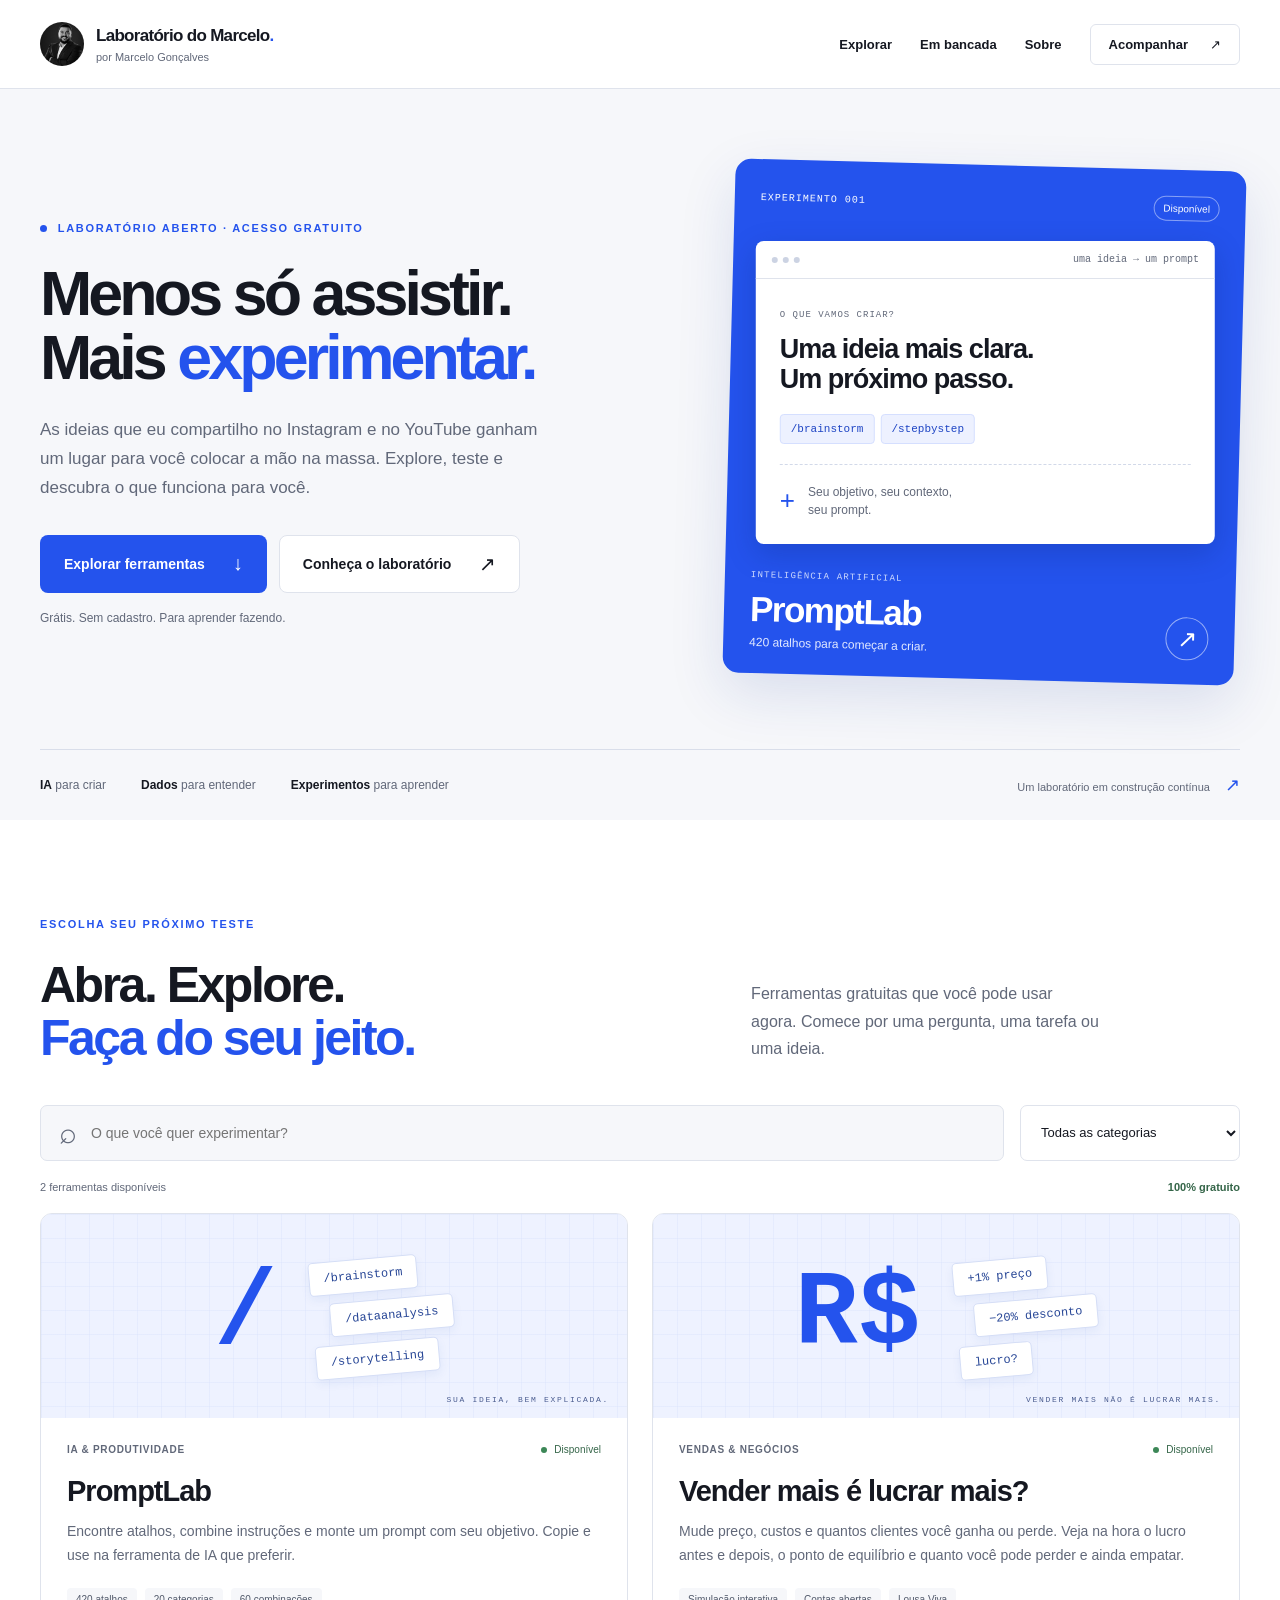
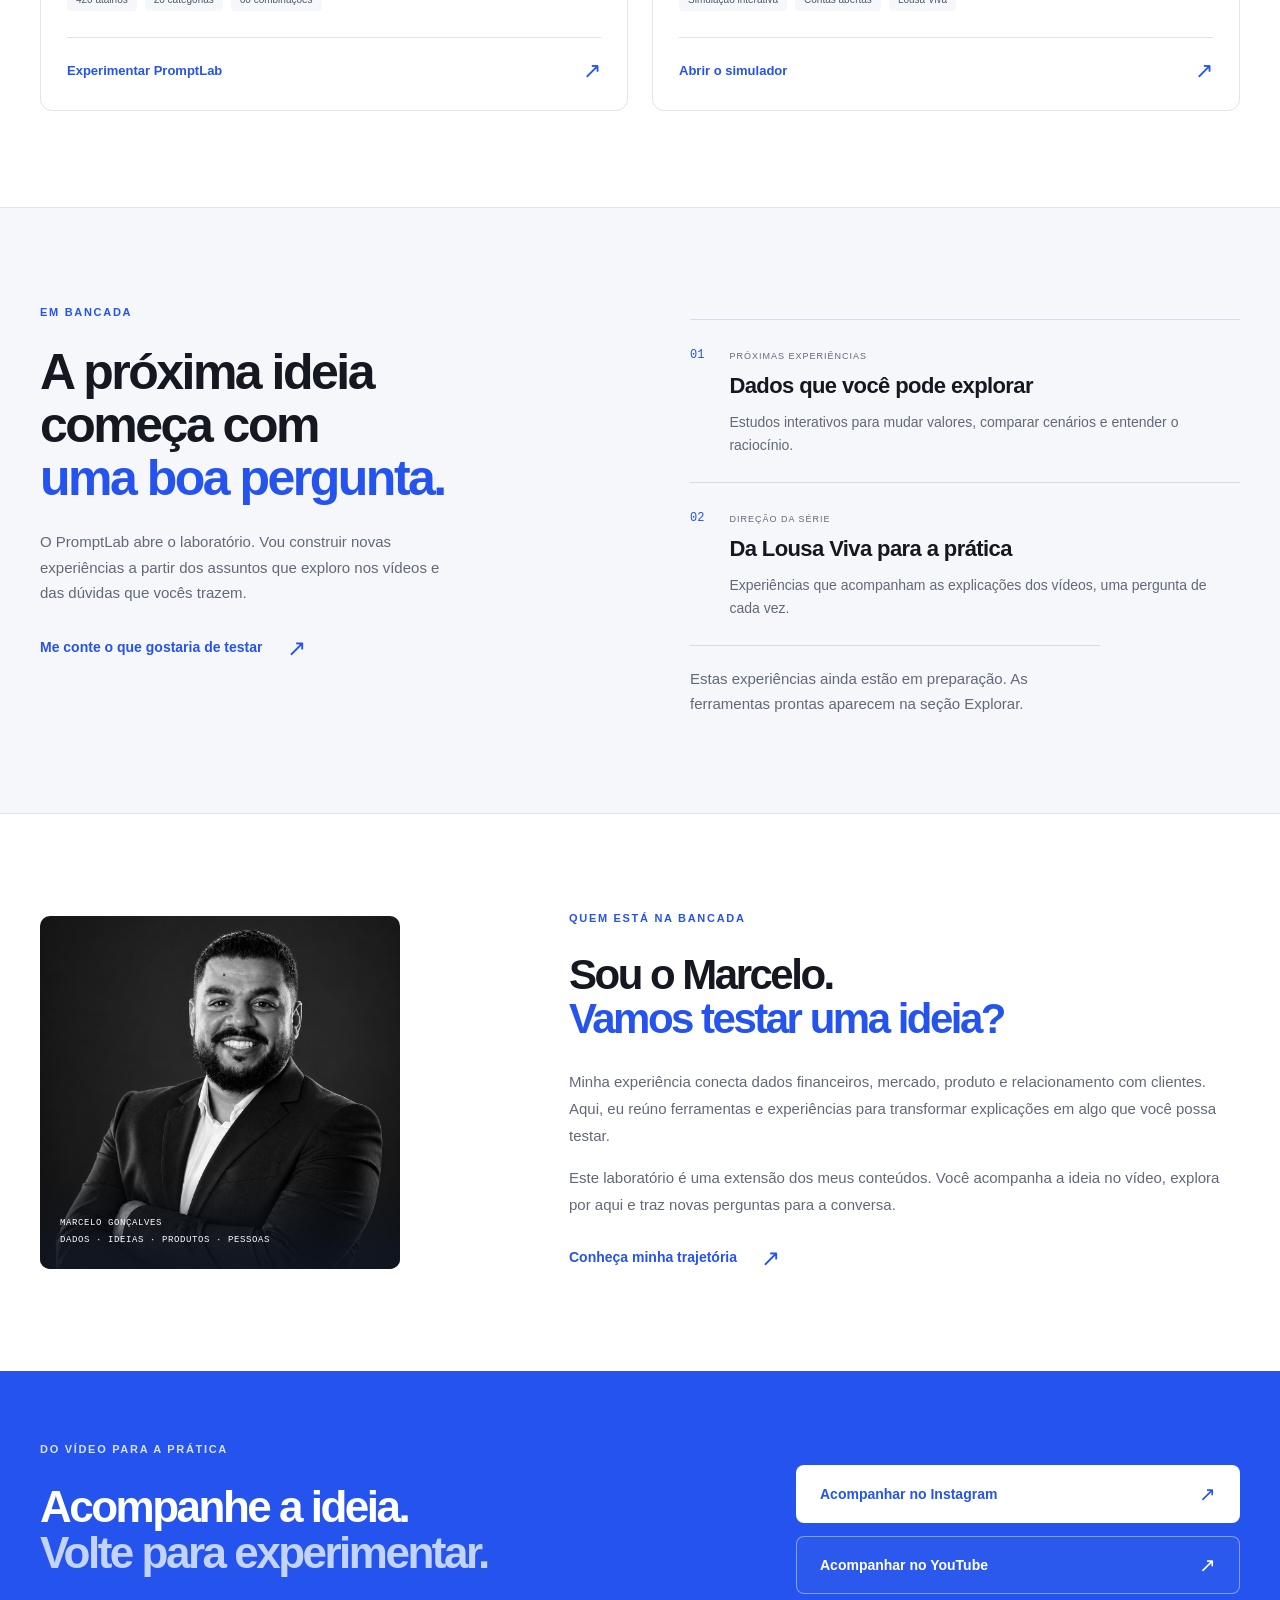
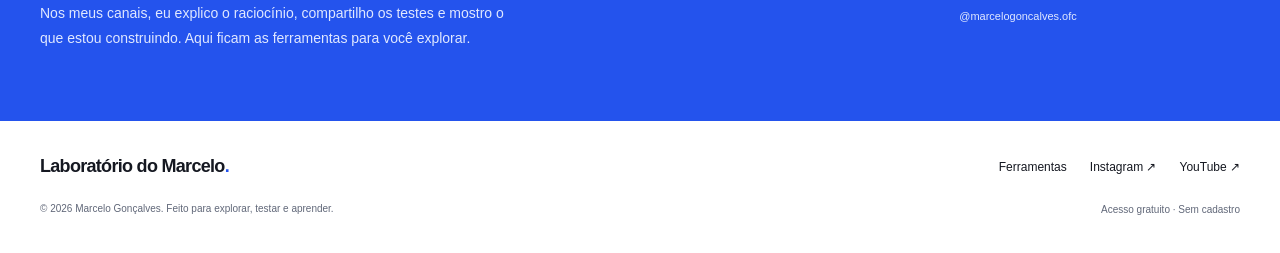
==== commit a4671007: "Troca simulador de média pelo simulador de lucro (Vendas & negócios)" ====
--- a/index.html
+++ b/index.html
@@ -49,16 +49,16 @@
     <section class="explore section-space" id="explorar">
       <div class="container">
         <div class="section-heading"><div><p class="eyebrow">Escolha seu próximo teste</p><h2>Abra. Explore.<br><span>Faça do seu jeito.</span></h2></div><p>Ferramentas gratuitas que você pode usar agora. Comece por uma pergunta, uma tarefa ou uma ideia.</p></div>
-        <form class="catalog-controls" role="search" id="catalog-search"><label class="search-box"><span aria-hidden="true">⌕</span><span class="sr-only">Buscar ferramentas</span><input id="tool-search" type="search" placeholder="O que você quer experimentar?" autocomplete="off"></label><label class="category-select"><span class="sr-only">Categoria</span><select id="tool-category"><option value="">Todas as categorias</option><option value="ia">Inteligência artificial</option><option value="dados">Análise de dados</option><option value="investimentos">Investimentos</option></select></label></form>
+        <form class="catalog-controls" role="search" id="catalog-search"><label class="search-box"><span aria-hidden="true">⌕</span><span class="sr-only">Buscar ferramentas</span><input id="tool-search" type="search" placeholder="O que você quer experimentar?" autocomplete="off"></label><label class="category-select"><span class="sr-only">Categoria</span><select id="tool-category"><option value="">Todas as categorias</option><option value="ia">Inteligência artificial</option><option value="vendas">Vendas &amp; negócios</option><option value="dados">Análise de dados</option><option value="investimentos">Investimentos</option></select></label></form>
         <div class="catalog-meta"><p id="result-count" role="status" aria-live="polite">2 ferramentas disponíveis</p><span>100% gratuito</span></div>
         <div class="tool-grid" id="tool-grid">
           <article class="tool-card" data-category="ia" data-search="promptlab prompts inteligencia artificial ia escrita marketing imagens produtividade biblioteca atalhos criar">
             <div class="tool-art" aria-hidden="true"><span class="art-command">/</span><div class="art-tokens"><span>/brainstorm</span><span>/dataanalysis</span><span>/storytelling</span></div><span class="art-caption">SUA IDEIA, BEM EXPLICADA.</span></div>
             <div class="tool-content"><div class="tool-meta"><span>IA &amp; produtividade</span><span class="available"><i aria-hidden="true"></i> Disponível</span></div><h3>PromptLab</h3><p>Encontre atalhos, combine instruções e monte um prompt com seu objetivo. Copie e use na ferramenta de IA que preferir.</p><ul class="tool-facts" aria-label="Recursos do PromptLab"><li>420 atalhos</li><li>20 categorias</li><li>60 combinações</li></ul><a class="tool-link" href="promptlab/index.html">Experimentar PromptLab <span aria-hidden="true">↗</span></a></div>
           </article>
-          <article class="tool-card" data-category="dados" data-search="media mediana medias estatistica dados receita clientes distribuicao valores simulador grafico lousa viva">
-            <div class="tool-art data-art" aria-hidden="true"><div class="mini-chart"><i></i><i></i><i></i><i></i><i></i><span class="chart-average"></span><span class="chart-median"></span></div><span class="art-caption">UM VALOR MUDA. A LEITURA TAMBÉM.</span></div>
-            <div class="tool-content"><div class="tool-meta"><span>Análise de dados</span><span class="available"><i aria-hidden="true"></i> Disponível</span></div><h3>Quem a média representa?</h3><p>Mude a receita de um cliente fictício e veja o que acontece com a média e a mediana. Compare o gráfico, as contas e a leitura dos resultados.</p><ul class="tool-facts" aria-label="Recursos do simulador"><li>Simulação interativa</li><li>Contas abertas</li><li>Lousa Viva</li></ul><a class="tool-link" href="ferramentas/media-mediana/index.html">Abrir o simulador <span aria-hidden="true">↗</span></a></div>
+          <article class="tool-card" data-category="vendas" data-search="vendas negocios lucro preco desconto custos margem ponto de equilibrio faturamento clientes simulador lousa viva">
+            <div class="tool-art" aria-hidden="true"><span class="art-command">R$</span><div class="art-tokens"><span>+1% preço</span><span>−20% desconto</span><span>lucro?</span></div><span class="art-caption">VENDER MAIS NÃO É LUCRAR MAIS.</span></div>
+            <div class="tool-content"><div class="tool-meta"><span>Vendas &amp; negócios</span><span class="available"><i aria-hidden="true"></i> Disponível</span></div><h3>Vender mais é lucrar mais?</h3><p>Mude preço, custos e quantos clientes você ganha ou perde. Veja na hora o lucro antes e depois, o ponto de equilíbrio e quanto você pode perder e ainda empatar.</p><ul class="tool-facts" aria-label="Recursos do simulador"><li>Simulação interativa</li><li>Contas abertas</li><li>Lousa Viva</li></ul><a class="tool-link" href="ferramentas/simulador-lucro/index.html">Abrir o simulador <span aria-hidden="true">↗</span></a></div>
           </article>
         </div>
         <div class="empty-state" id="empty-state" hidden><span aria-hidden="true">↗</span><h3>Ainda não tem um experimento por aqui.</h3><p>Tente outra busca ou explore as ferramentas disponíveis no laboratório.</p><button class="button primary" id="clear-search" type="button">Ver todas as ferramentas</button></div>
